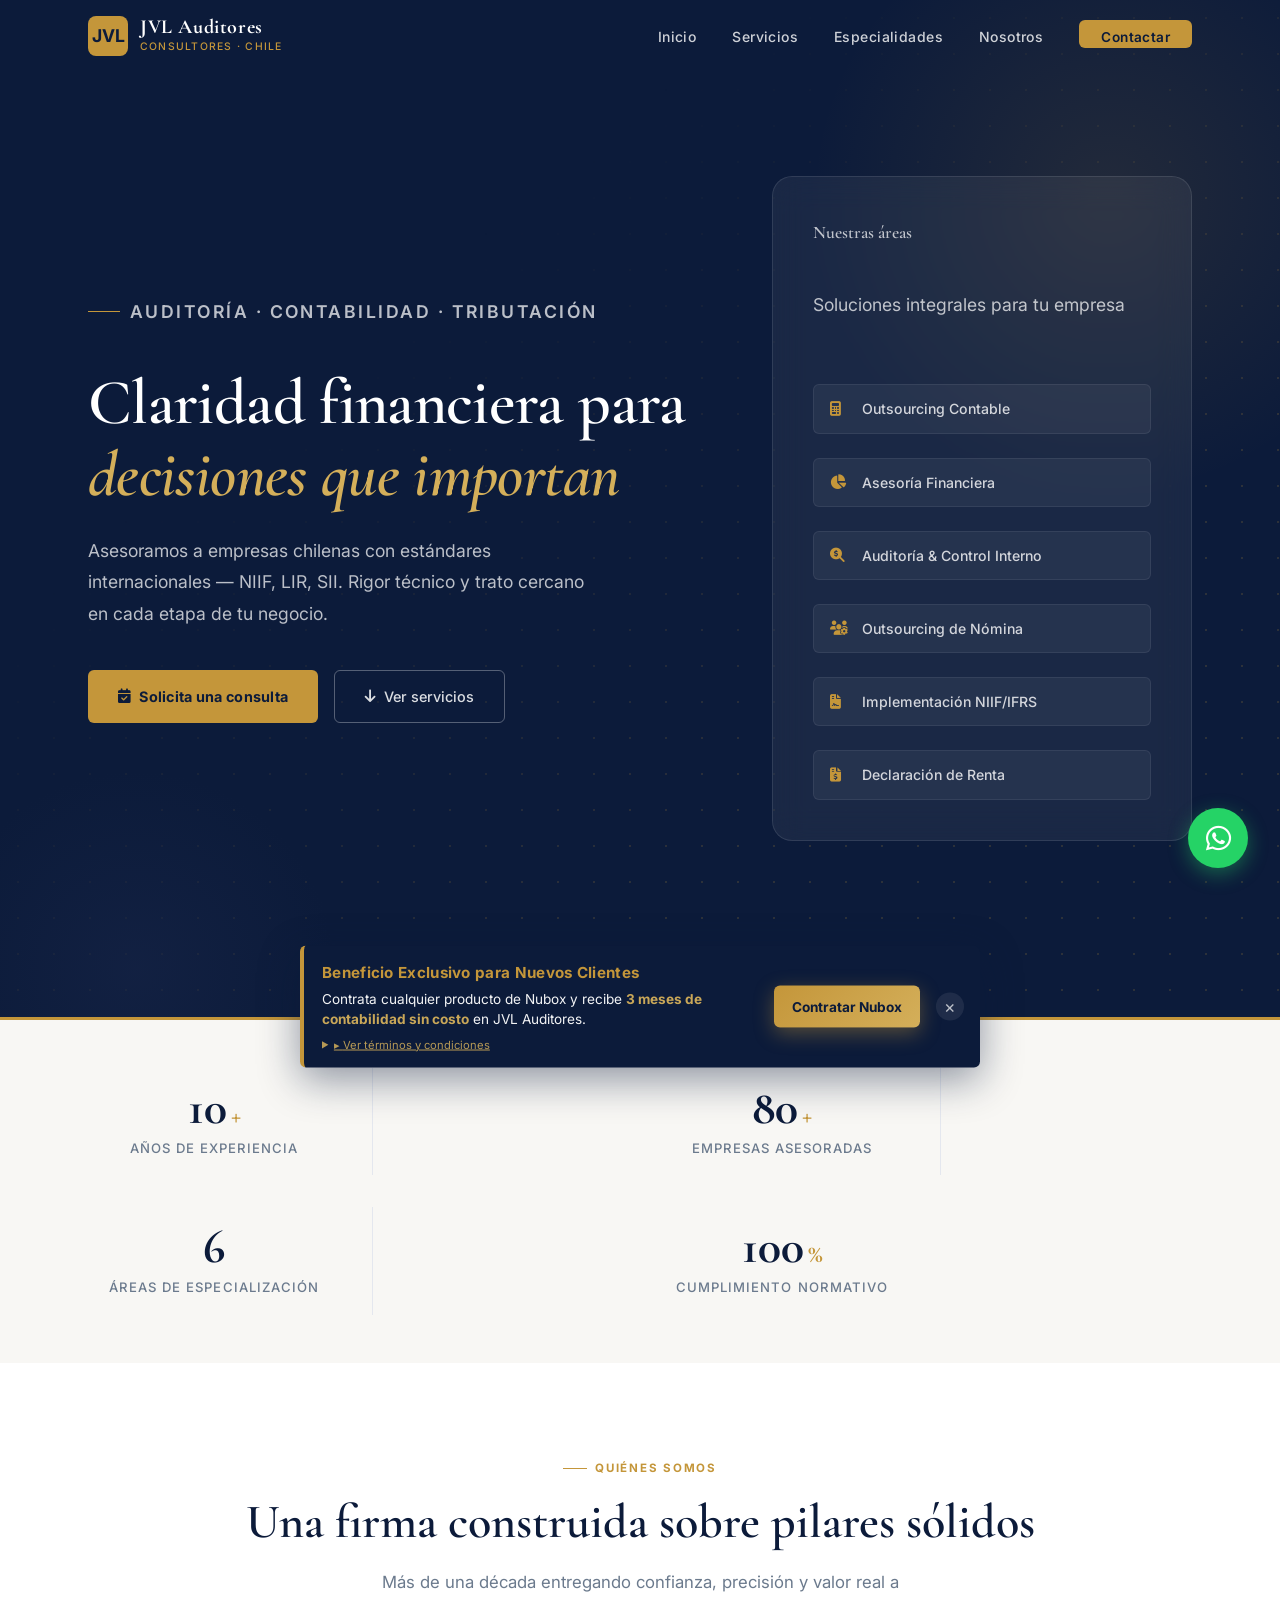
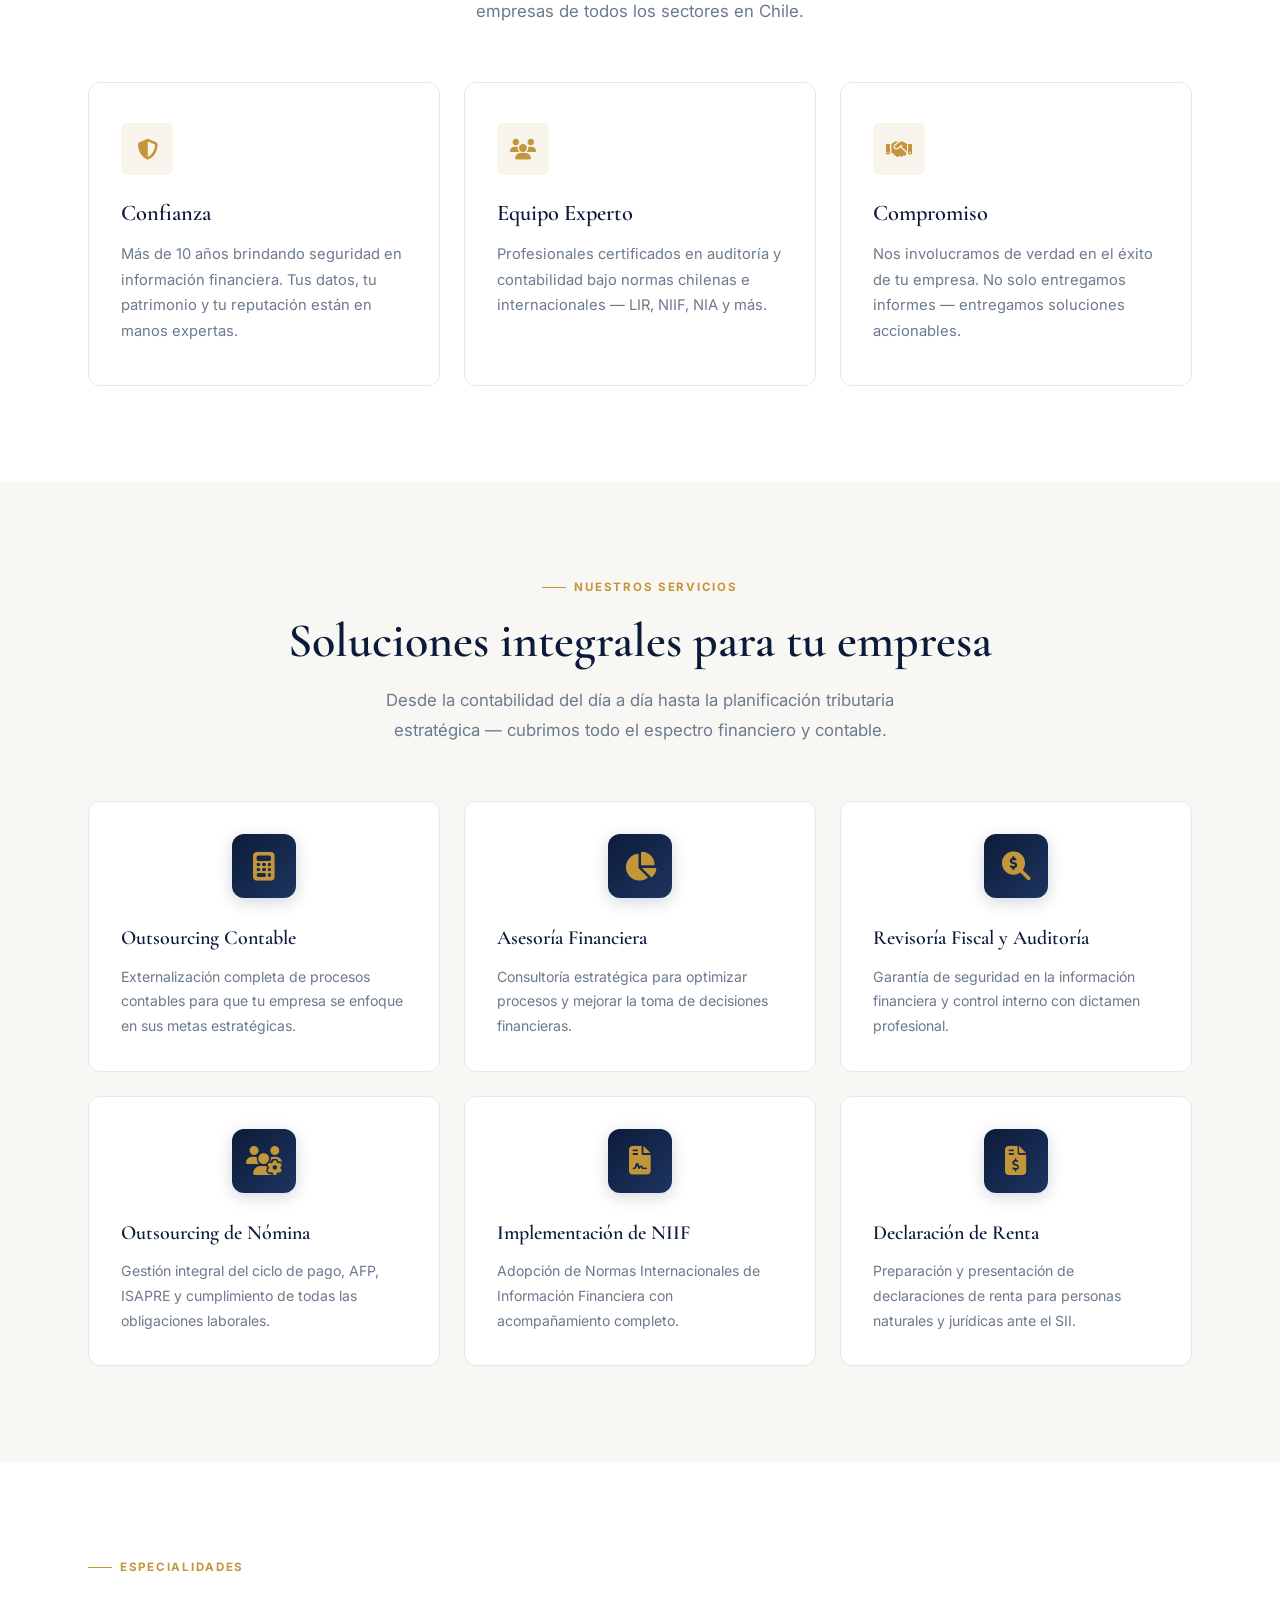
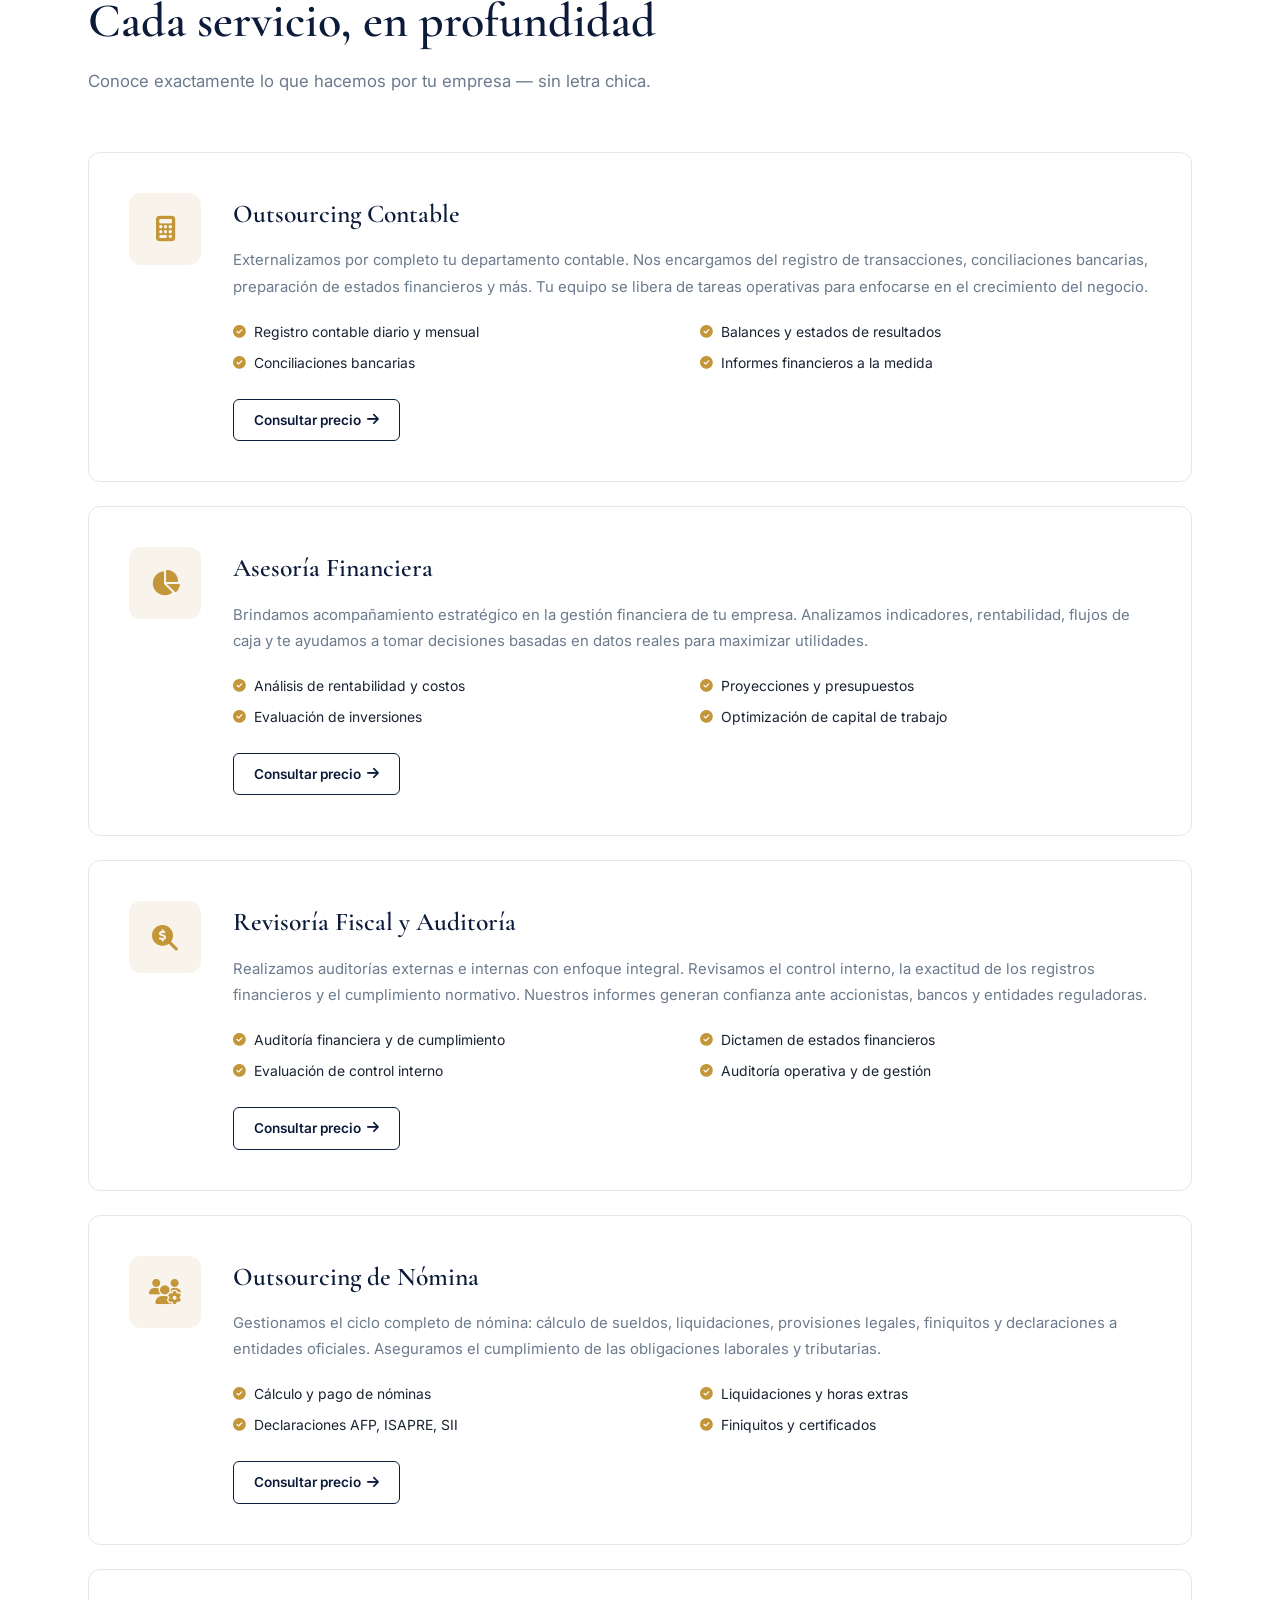
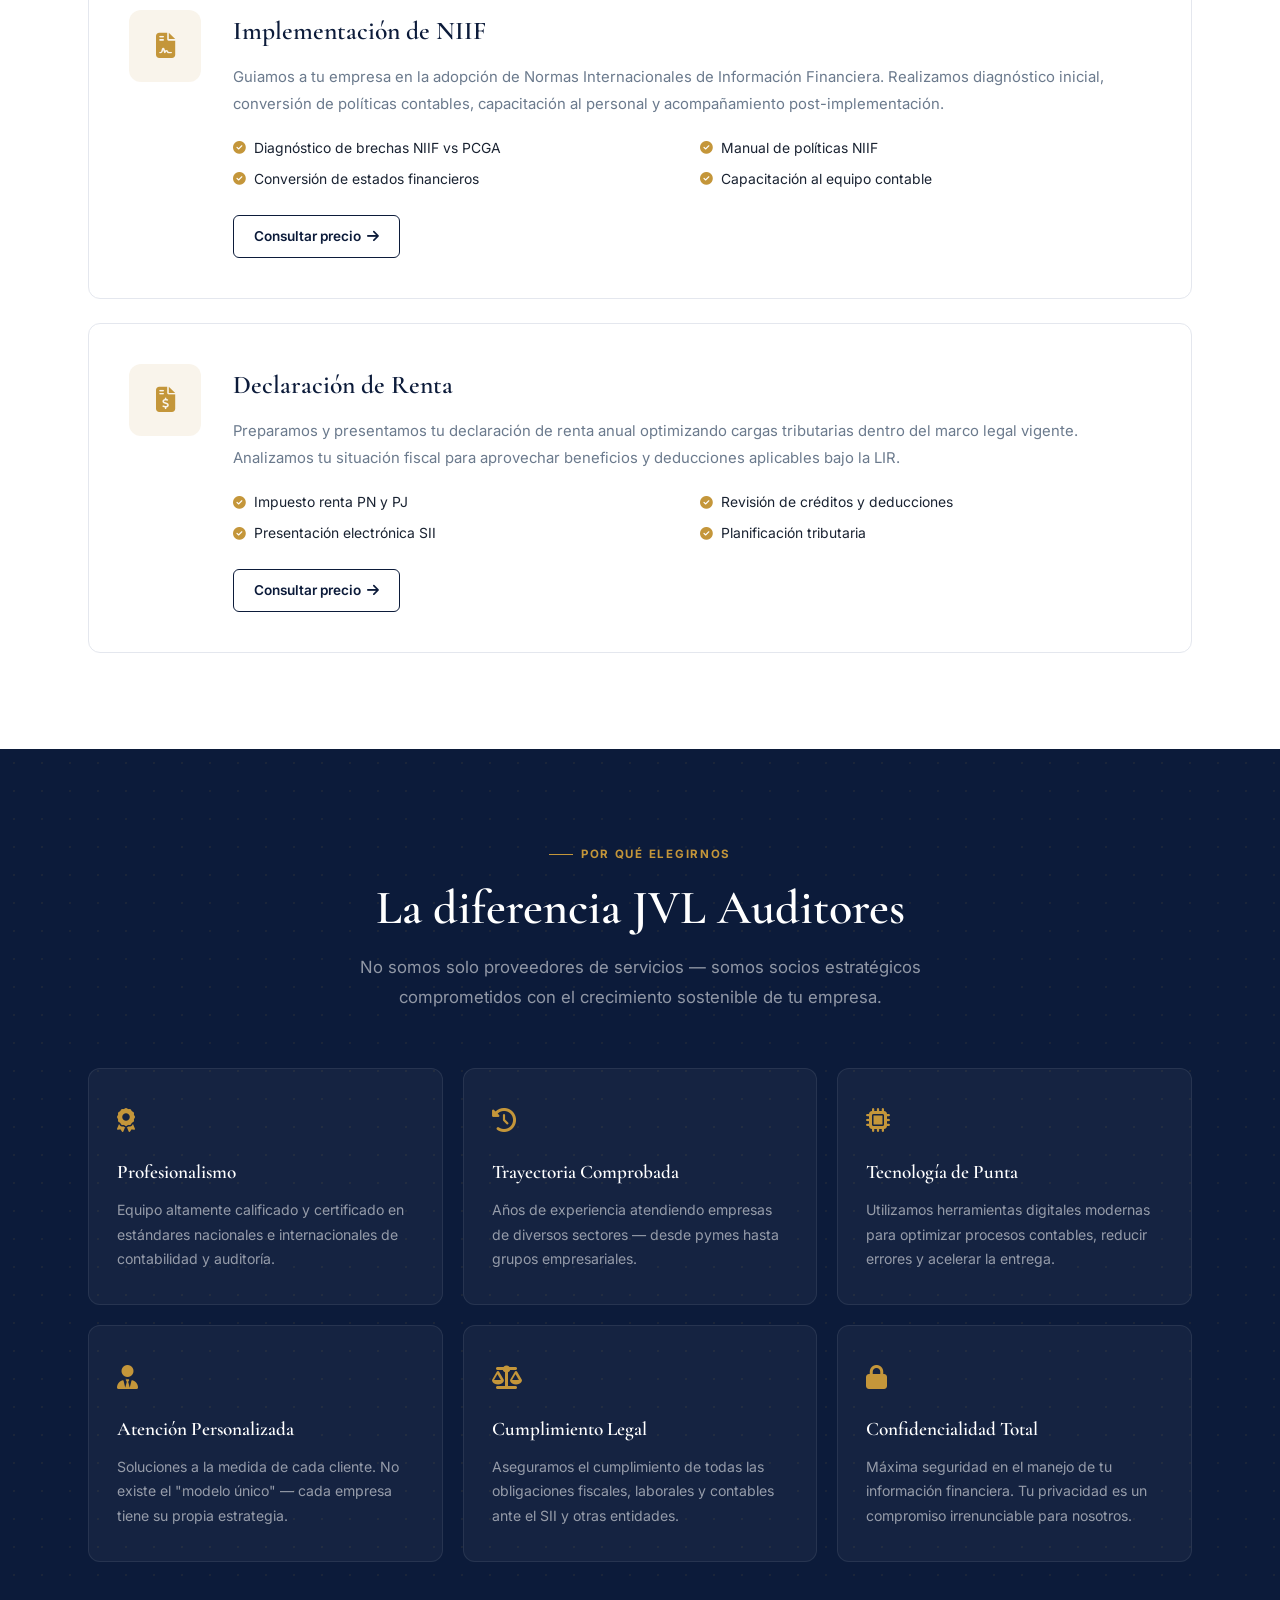
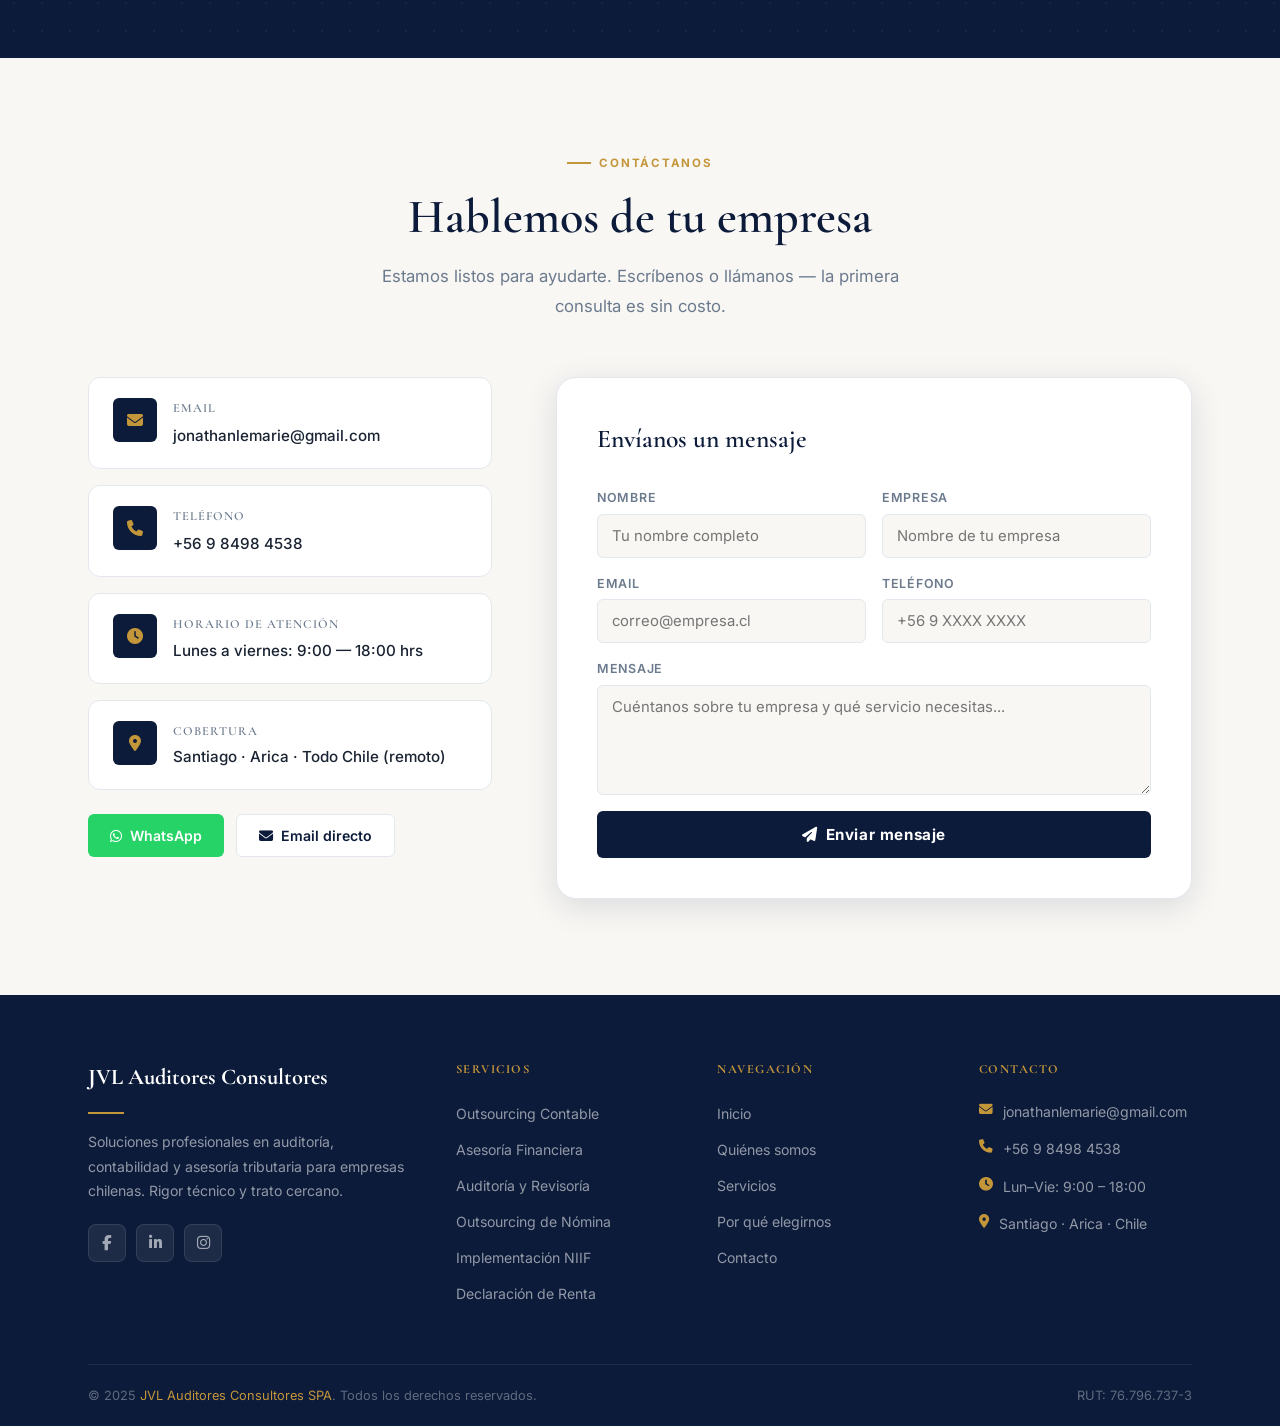
==== index.html @ 65d0e53d "feat: banner flotante Beneficio Exclusivo Nubox (3 meses de contabilidad)" ====
<!DOCTYPE html>
<html lang="es">
<head>
  <meta charset="UTF-8">
  <meta name="viewport" content="width=device-width, initial-scale=1.0">
  <meta http-equiv="Cache-Control" content="no-cache, no-store, must-revalidate">
  <meta http-equiv="Pragma" content="no-cache">
  <meta http-equiv="Expires" content="0">
  <title>JVL Auditores Consultores — Auditoría · Contabilidad · Asesoría Tributaria</title>
  <meta name="description" content="JVL Auditores Consultores SPA — Servicios profesionales de auditoría, contabilidad, nómina y asesoría financiera en Chile.">

  <!-- Open Graph & Social Media -->
  <meta property="og:title" content="JVL Auditores Consultores — Auditoría · Contabilidad · Asesoría Tributaria">
  <meta property="og:description" content="Servicios profesionales de auditoría, contabilidad, nómina y asesoría financiera en Chile. Más de 10 años de experiencia.">
  <meta property="og:type" content="business.business">
  <meta property="og:url" content="https://jvlauditoresconsultores.cl/">
  <meta property="og:image" content="https://jvlauditoresconsultores.cl/og-image.png">
  <meta property="og:site_name" content="JVL Auditores Consultores">

  <!-- Twitter Card -->
  <meta name="twitter:card" content="summary_large_image">
  <meta name="twitter:title" content="JVL Auditores Consultores">
  <meta name="twitter:description" content="Auditoría, contabilidad y asesoría tributaria profesional en Chile">
  <meta name="twitter:image" content="https://jvlauditoresconsultores.cl/og-image.png">

  <!-- Schema.org LocalBusiness -->
  <script type="application/ld+json">
  {
    "@context": "https://schema.org",
    "@type": "LocalBusiness",
    "name": "JVL Auditores Consultores",
    "image": "https://jvlauditoresconsultores.cl/og-image.png",
    "description": "Servicios profesionales de auditoría, contabilidad, nómina y asesoría financiera",
    "address": {
      "@type": "PostalAddress",
      "addressCountry": "CL",
      "addressLocality": "Santiago",
      "addressRegion": "Región Metropolitana"
    },
    "telephone": "+56984984538",
    "email": "jonathanlemarie@gmail.com",
    "url": "https://jvlauditoresconsultores.cl/",
    "sameAs": ["https://www.facebook.com/jvlauditores", "https://www.linkedin.com/company/jvl-auditores"],
    "priceRange": "$$",
    "areaServed": ["CL"],
    "knowsAbout": ["Auditoría", "Contabilidad", "NIIF", "Asesoría Tributaria", "Nómina"]
  }
  </script>

  <!-- Schema.org Organization -->
  <script type="application/ld+json">
  {
    "@context": "https://schema.org",
    "@type": "Organization",
    "name": "JVL Auditores Consultores",
    "url": "https://jvlauditoresconsultores.cl/",
    "logo": "https://jvlauditoresconsultores.cl/logo.png",
    "foundingDate": "2014",
    "contactPoint": {
      "@type": "ContactPoint",
      "contactType": "Customer Service",
      "telephone": "+56984984538",
      "email": "jonathanlemarie@gmail.com"
    },
    "aggregateRating": {
      "@type": "AggregateRating",
      "ratingValue": "4.9",
      "ratingCount": "80",
      "bestRating": "5",
      "worstRating": "1"
    }
  }
  </script>

  <!-- Schema.org FAQPage -->
  <script type="application/ld+json">
  {
    "@context": "https://schema.org",
    "@type": "FAQPage",
    "mainEntity": [
      {
        "@type": "Question",
        "name": "¿Cuánto cuesta un servicio de auditoría?",
        "acceptedAnswer": {
          "@type": "Answer",
          "text": "El costo varía según el tamaño y complejidad de tu empresa. Ofrecemos una consulta gratuita inicial para evaluar tus necesidades específicas. Contacta con nosotros para una cotización personalizada."
        }
      },
      {
        "@type": "Question",
        "name": "¿Qué es NIIF y por qué es importante?",
        "acceptedAnswer": {
          "@type": "Answer",
          "text": "NIIF son las Normas Internacionales de Información Financiera que estandarizan la contabilidad a nivel mundial. Es importante para empresas que operan internacionalmente o que requieren financiamiento externo."
        }
      },
      {
        "@type": "Question",
        "name": "¿Pueden asesorar a empresas pequeñas?",
        "acceptedAnswer": {
          "@type": "Answer",
          "text": "Sí, trabajamos con empresas de todos los tamaños, desde pymes hasta grupos empresariales. Adaptamos nuestros servicios a las necesidades y presupuesto de cada cliente."
        }
      },
      {
        "@type": "Question",
        "name": "¿Cuál es el tiempo de respuesta para consultas?",
        "acceptedAnswer": {
          "@type": "Answer",
          "text": "Respondemos consultas dentro de 24-48 horas hábiles. Para temas urgentes, puedes contactarnos por WhatsApp al +56 9 8498 4538."
        }
      },
      {
        "@type": "Question",
        "name": "¿Ofrecen asesoría remota?",
        "acceptedAnswer": {
          "@type": "Answer",
          "text": "Sí, ofrecemos servicios completamente remotos para clientes en cualquier parte de Chile. Utilizamos tecnología moderna para facilitar la comunicación y el intercambio de documentos."
        }
      }
    ]
  }
  </script>

  <!-- Schema.org BreadcrumbList -->
  <script type="application/ld+json">
  {
    "@context": "https://schema.org",
    "@type": "BreadcrumbList",
    "itemListElement": [
      {
        "@type": "ListItem",
        "position": 1,
        "name": "Inicio",
        "item": "https://jvlauditoresconsultores.cl/#inicio"
      },
      {
        "@type": "ListItem",
        "position": 2,
        "name": "Servicios",
        "item": "https://jvlauditoresconsultores.cl/#servicios"
      },
      {
        "@type": "ListItem",
        "position": 3,
        "name": "Especialidades",
        "item": "https://jvlauditoresconsultores.cl/#servicios-detallados"
      },
      {
        "@type": "ListItem",
        "position": 4,
        "name": "Por Qué Nosotros",
        "item": "https://jvlauditoresconsultores.cl/#por-que"
      },
      {
        "@type": "ListItem",
        "position": 5,
        "name": "Contacto",
        "item": "https://jvlauditoresconsultores.cl/#contacto"
      }
    ]
  }
  </script>

  <!-- PWA & Manifest -->
  <link rel="manifest" href="/manifest.json">
  <meta name="theme-color" content="#0C1B3A">
  <meta name="apple-mobile-web-app-capable" content="yes">
  <meta name="apple-mobile-web-app-status-bar-style" content="black-translucent">
  <link rel="apple-touch-icon" href="/icon-192.png">

  <!-- Fonts - Non-blocking with font-display: optional -->
  <link rel="dns-prefetch" href="https://fonts.googleapis.com">
  <link rel="dns-prefetch" href="https://fonts.gstatic.com">
  <!-- Async load: doesn't block render -->
  <link rel="stylesheet" href="https://fonts.googleapis.com/css2?family=Cormorant+Garamond:ital,wght@0,400;0,600;0,700;1,600&family=Inter:wght@400;500;600;700&display=optional" media="print" onload="this.media='all'">
  <noscript><link rel="stylesheet" href="https://fonts.googleapis.com/css2?family=Cormorant+Garamond:ital,wght@0,400;0,600;0,700;1,600&family=Inter:wght@400;500;600;700&display=optional"></noscript>

  <!-- Icons - DNS Prefetch + Defer Loading -->
  <link rel="dns-prefetch" href="https://cdnjs.cloudflare.com">
  <link rel="preconnect" href="https://cdnjs.cloudflare.com" crossorigin>
  <link rel="stylesheet" href="https://cdnjs.cloudflare.com/ajax/libs/font-awesome/6.4.0/css/all.min.css" media="print" onload="this.media='all'; this.onload=null;">
  <noscript><link rel="stylesheet" href="https://cdnjs.cloudflare.com/ajax/libs/font-awesome/6.4.0/css/all.min.css"></noscript>

  <!-- Critical CSS (Inline para LCP rápido) -->
  <style>
    html { scroll-behavior: smooth; font-size: 16px; }
    body {
      margin: 0;
      padding: 0;
      /* Fallback system fonts: nunca bloqueadas */
      font-family: -apple-system, BlinkMacSystemFont, 'Segoe UI', Roboto, Oxygen, Ubuntu, Cantarell, 'Open Sans', 'Helvetica Neue', sans-serif;
      line-height: 1.65;
    }
    /* Cuando Google Fonts carga, cambia a custom fonts */
    body.fonts-loaded {
      font-family: 'Inter', -apple-system, BlinkMacSystemFont, 'Segoe UI', sans-serif;
    }
    h1, h2, h3, h4, h5, h6 {
      font-family: 'Cormorant Garamond', Georgia, serif;
    }
    body.fonts-loaded h1,
    body.fonts-loaded h2,
    body.fonts-loaded h3 {
      font-family: 'Cormorant Garamond', Georgia, serif;
    }
    * { box-sizing: border-box; }
    .container { max-width: 1160px; margin: 0 auto; padding: 0 28px; }
    .hero { min-height: 100vh; display: flex; align-items: center; background: #0C1B3A; }
  </style>

  <style>
    /* ══════════════════════════════════════════
       TOKENS
    ══════════════════════════════════════════ */
    :root {
      --navy:        #0C1B3A;
      --navy-mid:    #162447;
      --navy-light:  #1E3560;
      --gold:        #C4963A;
      --gold-light:  #D4AF5A;
      --gold-bg:     rgba(196,150,58,0.10);
      --cream:       #F8F7F4;
      --white:       #FFFFFF;
      --text:        #1A2332;
      --muted:       #6B7A8D;
      --border:      #E4E7EE;

      --font-display: 'Cormorant Garamond', Georgia, serif;
      --font-body:    'Inter', system-ui, sans-serif;

      --radius-sm:   6px;
      --radius-md:   12px;
      --radius-lg:   20px;
      --shadow-sm:   0 1px 4px rgba(12,27,58,0.08);
      --shadow-md:   0 8px 32px rgba(12,27,58,0.12);
      --shadow-lg:   0 20px 60px rgba(12,27,58,0.18);
      --transition:  all 0.3s cubic-bezier(0.4,0,0.2,1);
    }

    /* ══════════════════════════════════════════
       RESET
    ══════════════════════════════════════════ */
    *, *::before, *::after { margin:0; padding:0; box-sizing:border-box; }
    html { scroll-behavior:smooth; font-size:16px; }
    body { font-family:var(--font-body); color:var(--text); background:var(--white); line-height:1.65; -webkit-font-smoothing:antialiased; }
    img { max-width:100%; display:block; }
    a { text-decoration:none; color:inherit; }
    ul { list-style:none; }
    button { cursor:pointer; border:none; background:none; font-family:inherit; }

    .container { max-width:1160px; margin:0 auto; padding:0 28px; }

    /* ══════════════════════════════════════════
       ANIMATIONS
    ══════════════════════════════════════════ */
    @keyframes fadeUp {
      from { opacity:0; transform:translateY(28px); }
      to   { opacity:1; transform:translateY(0); }
    }
    @keyframes slideRight {
      from { opacity:0; transform:translateX(-24px); }
      to   { opacity:1; transform:translateX(0); }
    }
    @keyframes goldPulse {
      0%,100% { opacity:0.6; }
      50%      { opacity:1; }
    }
    .reveal { opacity:0; transform:translateY(28px); transition: opacity 0.65s ease, transform 0.65s ease; }
    .reveal.visible { opacity:1; transform:translateY(0); }

    /* ══════════════════════════════════════════
       NAVBAR
    ══════════════════════════════════════════ */
    .navbar {
      position:fixed; top:0; left:0; right:0; z-index:1000;
      transition:var(--transition);
      padding:0;
    }
    .navbar.transparent { background:transparent; }
    .navbar.solid {
      background:rgba(12,27,58,0.97);
      backdrop-filter:blur(12px);
      box-shadow:0 2px 24px rgba(0,0,0,0.18);
    }

    .navbar .container {
      display:flex; justify-content:space-between; align-items:center;
      height:72px;
    }

    .navbar-brand { display:flex; align-items:center; gap:12px; }
    .brand-icon {
      width:40px; height:40px; border-radius:8px;
      background:var(--gold);
      display:flex; align-items:center; justify-content:center;
      color:var(--navy); font-size:1.1rem; font-weight:700;
      flex-shrink:0;
    }
    .brand-text .name {
      font-family:var(--font-display); font-size:1.25rem; font-weight:700;
      color:var(--white); letter-spacing:0.03em; line-height:1.1;
    }
    .brand-text .sub {
      font-size:0.65rem; color:var(--gold); letter-spacing:0.12em;
      text-transform:uppercase; font-weight:500;
    }

    .nav-links { display:flex; gap:2.25rem; align-items:center; }
    .nav-links a {
      font-size:0.875rem; font-weight:500; color:rgba(255,255,255,0.80);
      letter-spacing:0.03em; transition:var(--transition);
      position:relative; padding-bottom:3px;
    }
    .nav-links a::after {
      content:''; position:absolute; bottom:0; left:0; width:0; height:1.5px;
      background:var(--gold); transition:width 0.3s ease;
    }
    .nav-links a:hover { color:var(--white); }
    .nav-links a:hover::after { width:100%; }

    .nav-cta {
      background:var(--gold); color:var(--navy) !important;
      padding:9px 22px; border-radius:var(--radius-sm);
      font-weight:600 !important; font-size:0.85rem !important;
      transition:var(--transition) !important;
    }
    .nav-cta::after { display:none !important; }
    .nav-cta:hover { background:var(--gold-light) !important; transform:translateY(-1px); box-shadow:0 6px 20px rgba(196,150,58,0.35); }

    .menu-toggle {
      display:none; color:var(--white); font-size:1.4rem; padding:4px;
    }

    /* ══════════════════════════════════════════
       HERO
    ══════════════════════════════════════════ */
    .hero {
      min-height:100vh; display:flex; align-items:center;
      background:var(--navy);
      position:relative; overflow:hidden;
    }

    /* Dot grid pattern */
    .hero-pattern {
      position:absolute; inset:0; pointer-events:none;
      background-image:radial-gradient(circle, rgba(196,150,58,0.18) 1px, transparent 1px);
      background-size:36px 36px;
      mask-image:linear-gradient(to bottom right, transparent 30%, black 70%);
    }
    /* Glow orb */
    .hero-orb {
      position:absolute; right:-10%; top:-10%;
      width:600px; height:600px; border-radius:50%;
      background:radial-gradient(circle, rgba(196,150,58,0.12) 0%, transparent 70%);
      pointer-events:none;
    }
    .hero-orb-2 {
      position:absolute; left:-5%; bottom:-15%;
      width:400px; height:400px; border-radius:50%;
      background:radial-gradient(circle, rgba(22,36,71,0.6) 0%, transparent 70%);
      pointer-events:none;
    }

    .hero .container {
      position:relative; z-index:2;
      display:grid; grid-template-columns:1fr 420px; gap:4rem; align-items:center;
      padding-top:80px; padding-bottom:80px;
    }

    .hero-eyebrow {
      display:inline-flex; align-items:center; gap:10px;
      font-size:0.78rem; font-weight:600; color:var(--gold);
      letter-spacing:0.14em; text-transform:uppercase; margin-bottom:1.5rem;
    }
    .hero-eyebrow::before {
      content:''; width:32px; height:1.5px; background:var(--gold);
    }

    .hero h1 {
      font-family:var(--font-display); font-size:clamp(2.8rem,5vw,4.2rem);
      font-weight:600; line-height:1.12; color:var(--white);
      margin-bottom:1.5rem; letter-spacing:-0.01em;
    }
    .hero h1 em { font-style:italic; color:var(--gold-light); }

    .hero p {
      font-size:1.1rem; color:rgba(255,255,255,0.72); line-height:1.8;
      max-width:520px; margin-bottom:2.5rem;
    }

    .hero-actions { display:flex; gap:1rem; flex-wrap:wrap; }

    .btn-primary {
      display:inline-flex; align-items:center; gap:8px;
      background:var(--gold); color:var(--navy);
      padding:14px 30px; border-radius:var(--radius-sm);
      font-weight:700; font-size:0.9rem; letter-spacing:0.02em;
      transition:var(--transition);
    }
    .btn-primary:hover {
      background:var(--gold-light); transform:translateY(-2px);
      box-shadow:0 10px 30px rgba(196,150,58,0.4);
    }
    .btn-ghost {
      display:inline-flex; align-items:center; gap:8px;
      border:1.5px solid rgba(255,255,255,0.30); color:rgba(255,255,255,0.85);
      padding:14px 30px; border-radius:var(--radius-sm);
      font-weight:500; font-size:0.9rem; transition:var(--transition);
    }
    .btn-ghost:hover { border-color:var(--gold); color:var(--gold); }

    /* Hero right: floating card */
    .hero-card {
      background:rgba(255,255,255,0.06);
      backdrop-filter:blur(16px);
      border:1px solid rgba(255,255,255,0.10);
      border-radius:var(--radius-lg);
      padding:2.5rem; display:flex; flex-direction:column; gap:1.5rem;
    }
    .hero-card-title {
      font-family:var(--font-display); font-size:1.3rem; color:var(--white);
      font-weight:600; margin-bottom:0.25rem;
    }
    .hero-card-sub { font-size:0.82rem; color:rgba(255,255,255,0.5); }
    .hero-service-item {
      display:flex; align-items:center; gap:12px;
      padding:12px 16px; border-radius:var(--radius-sm);
      background:rgba(255,255,255,0.05);
      border:1px solid rgba(255,255,255,0.07);
      transition:var(--transition);
      text-decoration:none; cursor:pointer;
    }
    .hero-service-item:hover { background:rgba(196,150,58,0.12); border-color:rgba(196,150,58,0.3); transform:translateX(4px); }
    .hero-service-item i { color:var(--gold); width:20px; font-size:0.9rem; }
    .hero-service-item span { font-size:0.88rem; color:rgba(255,255,255,0.80); font-weight:500; }

    /* ══════════════════════════════════════════
       STATS BAR
    ══════════════════════════════════════════ */
    .stats-bar {
      background:var(--cream); border-top:3px solid var(--gold);
      padding:48px 0;
    }
    .stats-grid {
      display:grid; grid-template-columns:repeat(4,1fr);
      gap:2rem; text-align:center;
    }
    .stat-item { padding:1rem; }
    .stat-number {
      font-family:var(--font-display); font-size:3rem; font-weight:700;
      color:var(--navy); line-height:1;
      display:flex; align-items:baseline; justify-content:center; gap:4px;
    }
    .stat-suffix { font-size:1.6rem; color:var(--gold); }
    .stat-label { font-size:0.82rem; color:var(--muted); margin-top:6px; font-weight:500; text-transform:uppercase; letter-spacing:0.08em; }
    .stat-divider { width:1px; background:var(--border); }

    /* ══════════════════════════════════════════
       SECTIONS COMMON
    ══════════════════════════════════════════ */
    section { padding:96px 0; }
    .eyebrow {
      font-size:0.72rem; font-weight:700; color:var(--gold);
      letter-spacing:0.15em; text-transform:uppercase;
      display:flex; align-items:center; gap:8px; margin-bottom:1rem;
    }
    .eyebrow::before { content:''; width:24px; height:1.5px; background:var(--gold); flex-shrink:0; }
    .section-title {
      font-family:var(--font-display); font-size:clamp(2rem,4vw,3rem);
      font-weight:600; color:var(--navy); line-height:1.2;
      margin-bottom:1rem;
    }
    .section-sub {
      font-size:1.05rem; color:var(--muted); max-width:580px;
      line-height:1.75; margin-bottom:3.5rem;
    }
    .section-header { margin-bottom:3.5rem; }
    .section-header.center { text-align:center; }
    .section-header.center .eyebrow { justify-content:center; }
    .section-header.center .section-sub { margin-left:auto; margin-right:auto; }

    /* ══════════════════════════════════════════
       ABOUT PILARS
    ══════════════════════════════════════════ */
    .pillars { background:var(--white); }
    .pillars-grid { display:grid; grid-template-columns:repeat(3,1fr); gap:1.5rem; }
    .pillar-card {
      padding:2.5rem 2rem;
      border:1px solid var(--border);
      border-radius:var(--radius-md);
      transition:var(--transition);
      position:relative; overflow:hidden;
    }
    .pillar-card::before {
      content:''; position:absolute; top:0; left:0; right:0; height:3px;
      background:var(--gold); transform:scaleX(0); transform-origin:left;
      transition:transform 0.4s ease;
    }
    .pillar-card:hover::before { transform:scaleX(1); }
    .pillar-card:hover { box-shadow:var(--shadow-md); transform:translateY(-4px); border-color:transparent; }
    .pillar-icon {
      width:52px; height:52px; border-radius:var(--radius-sm);
      background:var(--gold-bg); display:flex; align-items:center; justify-content:center;
      color:var(--gold); font-size:1.3rem; margin-bottom:1.25rem;
    }
    .pillar-card h3 { font-family:var(--font-display); font-size:1.4rem; font-weight:600; color:var(--navy); margin-bottom:0.6rem; }
    .pillar-card p { font-size:0.92rem; color:var(--muted); line-height:1.75; }

    /* ══════════════════════════════════════════
       SERVICIOS RESUMEN
    ══════════════════════════════════════════ */
    .servicios { background:var(--cream); }
    .servicios-grid { display:grid; grid-template-columns:repeat(3,1fr); gap:1.5rem; }
    .servicio-card {
      background:var(--white); border-radius:var(--radius-md);
      padding:2rem; transition:var(--transition);
      border:1px solid var(--border); cursor:default;
    }
    .servicio-card:hover { box-shadow:var(--shadow-md); transform:translateY(-5px); border-color:rgba(196,150,58,0.25); }
    .servicio-icon-wrap {
      width:64px; height:64px; border-radius:var(--radius-md);
      background:linear-gradient(135deg, var(--navy), var(--navy-light));
      display:flex; align-items:center; justify-content:center;
      color:var(--gold); font-size:1.8rem; margin:0 auto 1.5rem;
      transition:var(--transition); box-shadow:0 4px 16px rgba(12,27,58,0.18);
    }
    .servicio-card:hover .servicio-icon-wrap {
      background:linear-gradient(135deg, var(--gold), var(--gold-light));
      color:var(--navy);
      transform:scale(1.1) rotateY(5deg);
      box-shadow:0 8px 24px rgba(196,150,58,0.3);
    }
    .servicio-card h3 { font-family:var(--font-display); font-size:1.25rem; font-weight:600; color:var(--navy); margin-bottom:0.6rem; }
    .servicio-card p { font-size:0.88rem; color:var(--muted); line-height:1.75; }

    /* ══════════════════════════════════════════
       SERVICIOS DETALLADOS
    ══════════════════════════════════════════ */
    .servicios-detallados { background:var(--white); }
    .detalle-grid { display:flex; flex-direction:column; gap:1.5rem; }
    .detalle-card {
      display:grid; grid-template-columns:72px 1fr; gap:2rem;
      align-items:start;
      padding:2.5rem; border-radius:var(--radius-md);
      border:1px solid var(--border); transition:var(--transition);
      position:relative; overflow:hidden;
    }
    .detalle-card::after {
      content:''; position:absolute; left:0; top:0; bottom:0; width:3px;
      background:var(--gold); transform:scaleY(0); transform-origin:top;
      transition:transform 0.4s ease;
    }
    .detalle-card:hover::after { transform:scaleY(1); }
    .detalle-card:hover { box-shadow:var(--shadow-md); border-color:rgba(196,150,58,0.20); }
    .detalle-icon {
      width:72px; height:72px; background:var(--gold-bg); border-radius:var(--radius-md);
      display:flex; align-items:center; justify-content:center;
      color:var(--gold); font-size:1.6rem; flex-shrink:0;
    }
    .detalle-content h3 { font-family:var(--font-display); font-size:1.6rem; font-weight:600; color:var(--navy); margin-bottom:0.75rem; }
    .detalle-content p { font-size:0.93rem; color:var(--muted); line-height:1.8; margin-bottom:1.25rem; }
    .detalle-lista { display:grid; grid-template-columns:1fr 1fr; gap:0.5rem 1rem; margin-bottom:1.5rem; }
    .detalle-lista li { display:flex; align-items:center; gap:8px; font-size:0.87rem; color:var(--text); }
    .detalle-lista li i { color:var(--gold); font-size:0.8rem; flex-shrink:0; }
    .btn-detalle {
      display:inline-flex; align-items:center; gap:6px;
      padding:9px 20px; border-radius:var(--radius-sm);
      border:1.5px solid var(--navy); color:var(--navy);
      font-size:0.85rem; font-weight:600; transition:var(--transition);
    }
    .btn-detalle:hover { background:var(--navy); color:var(--white); }

    /* ══════════════════════════════════════════
       POR QUÉ — DARK SECTION
    ══════════════════════════════════════════ */
    .por-que {
      background:var(--navy);
      position:relative; overflow:hidden;
    }
    .por-que-pattern {
      position:absolute; inset:0; pointer-events:none;
      background-image:radial-gradient(circle, rgba(196,150,58,0.08) 1px, transparent 1px);
      background-size:28px 28px;
    }
    .por-que .container { position:relative; z-index:2; }
    .por-que .eyebrow::before { background:var(--gold); }
    .por-que .section-title { color:var(--white); }
    .por-que .section-sub { color:rgba(255,255,255,0.58); }
    .por-que-grid { display:grid; grid-template-columns:repeat(3,1fr); gap:1.25rem; }
    .pq-card {
      padding:2rem 1.75rem;
      border:1px solid rgba(255,255,255,0.08);
      border-radius:var(--radius-md); background:rgba(255,255,255,0.04);
      transition:var(--transition);
    }
    .pq-card:hover { background:rgba(196,150,58,0.10); border-color:rgba(196,150,58,0.30); transform:translateY(-4px); }
    .pq-icon { color:var(--gold); font-size:1.5rem; margin-bottom:1rem; }
    .pq-card h3 { font-family:var(--font-display); font-size:1.2rem; font-weight:600; color:var(--white); margin-bottom:0.6rem; }
    .pq-card p { font-size:0.88rem; color:rgba(255,255,255,0.55); line-height:1.75; }

    /* ══════════════════════════════════════════
       CONTACTO
    ══════════════════════════════════════════ */
    .contacto { background:var(--cream); }
    .contacto-grid { display:grid; grid-template-columns:1fr 1fr; gap:4rem; align-items:start; }

    .contact-info-block { display:flex; flex-direction:column; gap:1rem; }
    .contact-item {
      display:flex; gap:1rem; align-items:flex-start;
      padding:1.25rem 1.5rem; background:var(--white);
      border-radius:var(--radius-md); border:1px solid var(--border);
      transition:var(--transition);
    }
    .contact-item:hover { border-color:rgba(196,150,58,0.3); box-shadow:var(--shadow-sm); }
    .contact-item-icon {
      width:44px; height:44px; border-radius:var(--radius-sm); flex-shrink:0;
      background:var(--navy); display:flex; align-items:center; justify-content:center;
      color:var(--gold); font-size:1rem;
    }
    .contact-item h4 { font-size:0.78rem; font-weight:600; color:var(--muted); text-transform:uppercase; letter-spacing:0.08em; margin-bottom:3px; }
    .contact-item a, .contact-item p { font-size:0.95rem; color:var(--text); font-weight:500; }
    .contact-item a:hover { color:var(--gold); }

    .contact-btns { display:flex; gap:0.75rem; flex-wrap:wrap; margin-top:0.5rem; }
    .btn-wa {
      display:inline-flex; align-items:center; gap:8px;
      background:#25D366; color:var(--white);
      padding:12px 22px; border-radius:var(--radius-sm);
      font-weight:600; font-size:0.88rem; transition:var(--transition);
    }
    .btn-wa:hover { background:#1ebe5c; transform:translateY(-2px); box-shadow:0 8px 20px rgba(37,211,102,0.35); }
    .btn-email {
      display:inline-flex; align-items:center; gap:8px;
      background:var(--white); color:var(--navy);
      padding:12px 22px; border-radius:var(--radius-sm);
      font-weight:600; font-size:0.88rem;
      border:1.5px solid var(--border); transition:var(--transition);
    }
    .btn-email:hover { border-color:var(--navy); transform:translateY(-2px); }

    /* FORM */
    .contact-form {
      background:var(--white); padding:2.5rem; border-radius:var(--radius-lg);
      box-shadow:var(--shadow-md); border:1px solid var(--border);
    }
    .form-title { font-family:var(--font-display); font-size:1.6rem; font-weight:600; color:var(--navy); margin-bottom:1.75rem; }
    .form-row { display:grid; grid-template-columns:1fr 1fr; gap:1rem; }
    .form-field { display:flex; flex-direction:column; gap:5px; margin-bottom:1rem; }
    .form-field label { font-size:0.78rem; font-weight:600; color:var(--muted); text-transform:uppercase; letter-spacing:0.06em; }
    .form-field input, .form-field textarea, .form-field select {
      padding:12px 14px; border:1.5px solid var(--border);
      border-radius:var(--radius-sm); font-family:var(--font-body);
      font-size:0.93rem; color:var(--text); background:var(--cream);
      transition:var(--transition);
    }
    .form-field input:focus, .form-field textarea:focus {
      outline:none; border-color:var(--gold); background:var(--white);
      box-shadow:0 0 0 3px rgba(196,150,58,0.12);
    }
    .form-field textarea { resize:vertical; min-height:110px; }
    .btn-submit {
      width:100%; padding:14px; background:var(--navy); color:var(--white);
      border-radius:var(--radius-sm); font-weight:700; font-size:0.95rem;
      letter-spacing:0.04em; transition:var(--transition); margin-top:0.5rem;
      display:flex; align-items:center; justify-content:center; gap:8px;
    }
    .btn-submit:hover { background:var(--navy-light); transform:translateY(-2px); box-shadow:0 10px 28px rgba(12,27,58,0.25); }

    /* ══════════════════════════════════════════
       FOOTER
    ══════════════════════════════════════════ */
    .footer {
      background:var(--navy); color:rgba(255,255,255,0.75);
      padding:64px 0 0;
    }
    .footer-top {
      display:grid; grid-template-columns:1.5fr 1fr 1fr 1fr; gap:3rem;
      padding-bottom:48px; border-bottom:1px solid rgba(255,255,255,0.08);
    }
    .footer-brand .name {
      font-family:var(--font-display); font-size:1.4rem; font-weight:700;
      color:var(--white); margin-bottom:0.5rem;
    }
    .footer-brand p { font-size:0.88rem; line-height:1.75; margin-top:0.75rem; color:rgba(255,255,255,0.55); }
    .footer-gold-line { width:36px; height:2px; background:var(--gold); margin:1rem 0; }
    .footer-col h4 {
      font-size:0.78rem; font-weight:700; color:var(--gold);
      text-transform:uppercase; letter-spacing:0.12em; margin-bottom:1.25rem;
    }
    .footer-col ul li { margin-bottom:0.6rem; }
    .footer-col ul li a { font-size:0.88rem; color:rgba(255,255,255,0.55); transition:var(--transition); }
    .footer-col ul li a:hover { color:var(--white); padding-left:4px; }
    .footer-contact-item { display:flex; gap:10px; align-items:flex-start; margin-bottom:0.9rem; }
    .footer-contact-item i { color:var(--gold); font-size:0.85rem; margin-top:3px; flex-shrink:0; }
    .footer-contact-item span { font-size:0.88rem; color:rgba(255,255,255,0.55); }

    .social-row { display:flex; gap:10px; margin-top:1rem; }
    .social-btn {
      width:38px; height:38px; border-radius:8px;
      background:rgba(255,255,255,0.07); border:1px solid rgba(255,255,255,0.10);
      display:flex; align-items:center; justify-content:center;
      color:rgba(255,255,255,0.6); font-size:0.95rem; transition:var(--transition);
    }
    .social-btn:hover { background:var(--gold); color:var(--navy); border-color:transparent; transform:translateY(-2px); }

    .footer-bottom {
      padding:20px 0; display:flex; justify-content:space-between; align-items:center;
      font-size:0.8rem; color:rgba(255,255,255,0.35);
    }
    .footer-bottom span { color:var(--gold); }

    /* ══════════════════════════════════════════
       RESPONSIVE
    ══════════════════════════════════════════ */
    @media (max-width:1024px) {
      .hero .container { grid-template-columns:1fr; }
      .hero-card { display:none; }
      .stats-grid { grid-template-columns:repeat(2,1fr); }
      .stat-divider { display:none; }
      .footer-top { grid-template-columns:1fr 1fr; }
    }
    @media (max-width:768px) {
      section { padding:64px 0; }
      .menu-toggle { display:block; }
      .nav-links {
        position:fixed; top:72px; left:0; right:0; bottom:0;
        background:var(--navy); flex-direction:column; gap:0;
        padding:1.5rem; justify-content:flex-start;
        transform:translateX(100%); transition:transform 0.35s ease;
        overflow-y:auto;
      }
      .nav-links.open { transform:translateX(0); }
      .nav-links a { padding:1rem 0; font-size:1.1rem; border-bottom:1px solid rgba(255,255,255,0.06); }
      .nav-cta { margin-top:1rem; text-align:center; padding:14px; border-radius:var(--radius-sm); }
      .pillars-grid, .servicios-grid, .por-que-grid { grid-template-columns:1fr; }
      .detalle-card { grid-template-columns:1fr; }
      .detalle-lista { grid-template-columns:1fr; }
      .contacto-grid { grid-template-columns:1fr; gap:2rem; }
      .form-row { grid-template-columns:1fr; }
      .footer-top { grid-template-columns:1fr; gap:2rem; }
      .footer-bottom { flex-direction:column; gap:8px; text-align:center; }
      .stats-grid { grid-template-columns:1fr 1fr; }
    }
    @media (max-width:480px) {
      .hero h1 { font-size:2.4rem; }
      .stats-grid { grid-template-columns:1fr 1fr; gap:1rem; }
      .stat-number { font-size:2.2rem; }
    }

    /* ══════════════════════════════════════════
       SCROLLBAR
    ══════════════════════════════════════════ */
    ::-webkit-scrollbar { width:6px; }
    ::-webkit-scrollbar-track { background:var(--cream); }
    ::-webkit-scrollbar-thumb { background:var(--gold); border-radius:3px; }

    /* ══════════════════════════════════════════
       TOAST NOTIFICATION
    ══════════════════════════════════════════ */
    .toast {
      position:fixed; bottom:2rem; right:2rem; z-index:9999;
      background:var(--navy); color:var(--white); padding:1rem 1.5rem;
      border-radius:var(--radius-md); border-left:4px solid var(--gold);
      box-shadow:var(--shadow-lg); font-size:0.9rem;
      transform:translateY(100px); opacity:0; transition:all 0.4s ease;
      max-width:320px;
    }
    .toast.show { transform:translateY(0); opacity:1; }

    /* ══════════════════════════════════════════
       WHATSAPP FLOTANTE
    ══════════════════════════════════════════ */
    .whatsapp-flotante {
      position:fixed; bottom:2rem; right:2rem; z-index:998;
      width:60px; height:60px; border-radius:50%;
      background:#25D366; color:white;
      display:flex; align-items:center; justify-content:center;
      font-size:1.8rem; box-shadow:0 6px 20px rgba(37,211,102,0.4);
      transition:var(--transition); text-decoration:none;
      animation:pulseWA 2.5s infinite;
    }
    .whatsapp-flotante:hover {
      background:#1ebe5c; transform:scale(1.15);
      box-shadow:0 10px 30px rgba(37,211,102,0.6);
    }
    @keyframes pulseWA {
      0%, 100% { transform:scale(1); }
      50% { transform:scale(1.08); }
    }
    @media (max-width:768px) {
      .whatsapp-flotante { bottom:1.5rem; right:1.5rem; width:55px; height:55px; font-size:1.6rem; }
    }

    /* ══════════════════════════════════════════
       CTA FLOTANTE: Solicitar Consulta
    ══════════════════════════════════════════ */
    .cta-flotante {
      position:fixed; bottom:5.5rem; right:2rem; z-index:997;
      width:60px; height:60px; border-radius:50%;
      background:linear-gradient(135deg, var(--navy), var(--navy-light));
      color:var(--gold);
      display:flex; align-items:center; justify-content:center;
      font-size:1.6rem; box-shadow:0 6px 20px rgba(12,27,58,0.4);
      transition:var(--transition); text-decoration:none; cursor:pointer;
      opacity:0; transform:translateY(20px); pointer-events:none;
    }
    .cta-flotante.visible {
      opacity:1; transform:translateY(0); pointer-events:auto;
    }
    .cta-flotante:hover {
      background:linear-gradient(135deg, var(--gold), var(--gold-light));
      color:var(--navy); transform:scale(1.15);
      box-shadow:0 10px 30px rgba(196,150,58,0.5);
    }
    .cta-label { display:none; }
    @media (min-width:768px) {
      .cta-flotante { width:auto; padding:12px 16px; border-radius:var(--radius-sm); }
      .cta-label { display:inline; margin-left:8px; font-size:0.9rem; font-weight:600; }
    }
    @media (max-width:767px) {
      .cta-flotante { bottom:4.7rem; }
    }

    /* ══════════════════════════════════════════
       BANNER NUBOX: Beneficio Exclusivo
    ══════════════════════════════════════════ */
    .banner-nubox {
      position:fixed; bottom:1rem; left:50%; transform:translate(-50%,150%);
      z-index:996; width:min(92vw,680px);
      background:var(--navy); color:var(--white);
      border-left:4px solid var(--gold);
      border-radius:var(--radius-sm);
      box-shadow:0 12px 40px rgba(12,27,58,0.45);
      padding:14px 16px 14px 18px;
      display:flex; align-items:center; gap:16px;
      transition:transform 0.5s cubic-bezier(0.4,0,0.2,1);
    }
    .banner-nubox.visible { transform:translate(-50%,0); }
    .banner-nubox .banner-content { flex:1; min-width:0; }
    .banner-nubox .banner-title {
      margin:0 0 4px; font-size:0.95rem; font-weight:700;
      color:var(--gold); letter-spacing:0.02em;
    }
    .banner-nubox .banner-text {
      margin:0; font-size:0.85rem; line-height:1.5; opacity:0.95;
    }
    .banner-nubox .banner-text strong { color:var(--gold-light); }
    .banner-nubox .banner-terms { font-size:0.7rem; opacity:0.85; margin:6px 0 0; cursor:pointer; }
    .banner-nubox .banner-terms summary { color:var(--gold-light); text-decoration:underline; outline:none; }
    .banner-nubox .banner-terms summary::-webkit-details-marker { display:none; }
    .banner-nubox .banner-terms summary::before { content:"▸ "; }
    .banner-nubox .banner-terms[open] summary::before { content:"▾ "; }
    .banner-nubox .banner-terms-list {
      margin:6px 0 0; padding-left:1.1rem; color:rgba(255,255,255,0.85);
      line-height:1.6;
    }
    .banner-nubox .banner-terms-list strong { color:var(--gold-light); }
    .banner-nubox .banner-cta {
      flex-shrink:0; display:inline-block;
      background:linear-gradient(135deg, var(--gold), var(--gold-light));
      color:var(--navy); font-weight:700; font-size:0.85rem;
      padding:10px 18px; border-radius:var(--radius-sm);
      text-decoration:none; white-space:nowrap;
      box-shadow:0 6px 20px rgba(196,150,58,0.4);
      transition:var(--transition);
    }
    .banner-nubox .banner-cta:hover {
      transform:translateY(-2px);
      box-shadow:0 10px 28px rgba(196,150,58,0.55);
    }
    .banner-nubox .banner-close {
      flex-shrink:0; width:28px; height:28px;
      background:rgba(255,255,255,0.08); border:none;
      color:rgba(255,255,255,0.7); border-radius:50%;
      font-size:1.1rem; line-height:1; cursor:pointer;
      transition:var(--transition);
    }
    .banner-nubox .banner-close:hover {
      background:rgba(196,150,58,0.25); color:var(--gold-light);
    }
    @media (max-width:767px) {
      .banner-nubox {
        flex-direction:column; align-items:stretch; gap:10px;
        width:calc(100vw - 2rem); bottom:0.8rem; padding:14px;
      }
      .banner-nubox .banner-cta { text-align:center; }
      body.banner-activo .cta-flotante { bottom:10.5rem; }
    }
    body.banner-activo .cta-flotante { bottom:7.5rem; }
    body.banner-activo .whatsapp-flotante { bottom:2rem; }
  </style>
</head>
<body>

  <!-- ═══════════ NAVBAR ═══════════ -->
  <nav class="navbar transparent" id="navbar">
    <div class="container">
      <a href="#inicio" class="navbar-brand">
        <div class="brand-icon">JVL</div>
        <div class="brand-text">
          <div class="name">JVL Auditores</div>
          <div class="sub">Consultores · Chile</div>
        </div>
      </a>
      <ul class="nav-links" id="navLinks">
        <li><a href="#inicio">Inicio</a></li>
        <li><a href="#servicios">Servicios</a></li>
        <li><a href="#servicios-detallados">Especialidades</a></li>
        <li><a href="#por-que">Nosotros</a></li>
        <li><a href="#contacto" class="nav-cta">Contactar</a></li>
      </ul>
      <button class="menu-toggle" id="menuToggle" aria-label="Menú">
        <i class="fas fa-bars"></i>
      </button>
    </div>
  </nav>

  <!-- ═══════════ HERO ═══════════ -->
  <section id="inicio" class="hero">
    <div class="hero-pattern"></div>
    <div class="hero-orb"></div>
    <div class="hero-orb-2"></div>
    <div class="container">
      <div class="hero-left">
        <p class="hero-eyebrow">Auditoría · Contabilidad · Tributación</p>
        <h1>Claridad financiera para <em>decisiones que importan</em></h1>
        <p>Asesoramos a empresas chilenas con estándares internacionales — NIIF, LIR, SII. Rigor técnico y trato cercano en cada etapa de tu negocio.</p>
        <div class="hero-actions">
          <a href="#contacto" class="btn-primary"><i class="fas fa-calendar-check"></i> Solicita una consulta</a>
          <a href="#servicios" class="btn-ghost"><i class="fas fa-arrow-down"></i> Ver servicios</a>
        </div>
      </div>
      <div class="hero-card">
        <div>
          <p class="hero-card-title">Nuestras áreas</p>
          <p class="hero-card-sub">Soluciones integrales para tu empresa</p>
        </div>
        <a href="#servicios-detallados" class="hero-service-item">
          <i class="fas fa-calculator"></i>
          <span>Outsourcing Contable</span>
        </a>
        <a href="#servicios-detallados" class="hero-service-item">
          <i class="fas fa-chart-pie"></i>
          <span>Asesoría Financiera</span>
        </a>
        <a href="#servicios-detallados" class="hero-service-item">
          <i class="fas fa-search-dollar"></i>
          <span>Auditoría & Control Interno</span>
        </a>
        <a href="#servicios-detallados" class="hero-service-item">
          <i class="fas fa-users-cog"></i>
          <span>Outsourcing de Nómina</span>
        </a>
        <a href="#servicios-detallados" class="hero-service-item">
          <i class="fas fa-file-contract"></i>
          <span>Implementación NIIF/IFRS</span>
        </a>
        <a href="#servicios-detallados" class="hero-service-item">
          <i class="fas fa-file-invoice-dollar"></i>
          <span>Declaración de Renta</span>
        </a>
      </div>
    </div>
  </section>

  <!-- ═══════════ STATS ═══════════ -->
  <div class="stats-bar">
    <div class="container">
      <div class="stats-grid">
        <div class="stat-item reveal">
          <div class="stat-number"><span class="counter" data-target="10">0</span><span class="stat-suffix">+</span></div>
          <div class="stat-label">Años de experiencia</div>
        </div>
        <div class="stat-divider"></div>
        <div class="stat-item reveal">
          <div class="stat-number"><span class="counter" data-target="80">0</span><span class="stat-suffix">+</span></div>
          <div class="stat-label">Empresas asesoradas</div>
        </div>
        <div class="stat-divider"></div>
        <div class="stat-item reveal">
          <div class="stat-number"><span class="counter" data-target="6">0</span></div>
          <div class="stat-label">Áreas de especialización</div>
        </div>
        <div class="stat-divider"></div>
        <div class="stat-item reveal">
          <div class="stat-number"><span class="counter" data-target="100">0</span><span class="stat-suffix">%</span></div>
          <div class="stat-label">Cumplimiento normativo</div>
        </div>
      </div>
    </div>
  </div>

  <!-- ═══════════ PILARES ═══════════ -->
  <section class="pillars" id="nosotros">
    <div class="container">
      <div class="section-header center">
        <p class="eyebrow">Quiénes somos</p>
        <h2 class="section-title">Una firma construida sobre pilares sólidos</h2>
        <p class="section-sub">Más de una década entregando confianza, precisión y valor real a empresas de todos los sectores en Chile.</p>
      </div>
      <div class="pillars-grid">
        <div class="pillar-card reveal">
          <div class="pillar-icon"><i class="fas fa-shield-alt"></i></div>
          <h3>Confianza</h3>
          <p>Más de 10 años brindando seguridad en información financiera. Tus datos, tu patrimonio y tu reputación están en manos expertas.</p>
        </div>
        <div class="pillar-card reveal">
          <div class="pillar-icon"><i class="fas fa-users"></i></div>
          <h3>Equipo Experto</h3>
          <p>Profesionales certificados en auditoría y contabilidad bajo normas chilenas e internacionales — LIR, NIIF, NIA y más.</p>
        </div>
        <div class="pillar-card reveal">
          <div class="pillar-icon"><i class="fas fa-handshake"></i></div>
          <h3>Compromiso</h3>
          <p>Nos involucramos de verdad en el éxito de tu empresa. No solo entregamos informes — entregamos soluciones accionables.</p>
        </div>
      </div>
    </div>
  </section>

  <!-- ═══════════ SERVICIOS RESUMEN ═══════════ -->
  <section id="servicios" class="servicios">
    <div class="container">
      <div class="section-header center">
        <p class="eyebrow">Nuestros servicios</p>
        <h2 class="section-title">Soluciones integrales para tu empresa</h2>
        <p class="section-sub">Desde la contabilidad del día a día hasta la planificación tributaria estratégica — cubrimos todo el espectro financiero y contable.</p>
      </div>
      <div class="servicios-grid">
        <div class="servicio-card reveal">
          <div class="servicio-icon-wrap"><i class="fas fa-calculator"></i></div>
          <h3>Outsourcing Contable</h3>
          <p>Externalización completa de procesos contables para que tu empresa se enfoque en sus metas estratégicas.</p>
        </div>
        <div class="servicio-card reveal">
          <div class="servicio-icon-wrap"><i class="fas fa-chart-pie"></i></div>
          <h3>Asesoría Financiera</h3>
          <p>Consultoría estratégica para optimizar procesos y mejorar la toma de decisiones financieras.</p>
        </div>
        <div class="servicio-card reveal">
          <div class="servicio-icon-wrap"><i class="fas fa-search-dollar"></i></div>
          <h3>Revisoría Fiscal y Auditoría</h3>
          <p>Garantía de seguridad en la información financiera y control interno con dictamen profesional.</p>
        </div>
        <div class="servicio-card reveal">
          <div class="servicio-icon-wrap"><i class="fas fa-users-cog"></i></div>
          <h3>Outsourcing de Nómina</h3>
          <p>Gestión integral del ciclo de pago, AFP, ISAPRE y cumplimiento de todas las obligaciones laborales.</p>
        </div>
        <div class="servicio-card reveal">
          <div class="servicio-icon-wrap"><i class="fas fa-file-contract"></i></div>
          <h3>Implementación de NIIF</h3>
          <p>Adopción de Normas Internacionales de Información Financiera con acompañamiento completo.</p>
        </div>
        <div class="servicio-card reveal">
          <div class="servicio-icon-wrap"><i class="fas fa-file-invoice-dollar"></i></div>
          <h3>Declaración de Renta</h3>
          <p>Preparación y presentación de declaraciones de renta para personas naturales y jurídicas ante el SII.</p>
        </div>
      </div>
    </div>
  </section>

  <!-- ═══════════ SERVICIOS DETALLADOS ═══════════ -->
  <section id="servicios-detallados" class="servicios-detallados">
    <div class="container">
      <div class="section-header">
        <p class="eyebrow">Especialidades</p>
        <h2 class="section-title">Cada servicio, en profundidad</h2>
        <p class="section-sub">Conoce exactamente lo que hacemos por tu empresa — sin letra chica.</p>
      </div>
      <div class="detalle-grid">

        <div class="detalle-card reveal">
          <div class="detalle-icon"><i class="fas fa-calculator"></i></div>
          <div class="detalle-content">
            <h3>Outsourcing Contable</h3>
            <p>Externalizamos por completo tu departamento contable. Nos encargamos del registro de transacciones, conciliaciones bancarias, preparación de estados financieros y más. Tu equipo se libera de tareas operativas para enfocarse en el crecimiento del negocio.</p>
            <ul class="detalle-lista">
              <li><i class="fas fa-check-circle"></i> Registro contable diario y mensual</li>
              <li><i class="fas fa-check-circle"></i> Balances y estados de resultados</li>
              <li><i class="fas fa-check-circle"></i> Conciliaciones bancarias</li>
              <li><i class="fas fa-check-circle"></i> Informes financieros a la medida</li>
            </ul>
            <a href="#contacto" class="btn-detalle">Consultar precio <i class="fas fa-arrow-right"></i></a>
          </div>
        </div>

        <div class="detalle-card reveal">
          <div class="detalle-icon"><i class="fas fa-chart-pie"></i></div>
          <div class="detalle-content">
            <h3>Asesoría Financiera</h3>
            <p>Brindamos acompañamiento estratégico en la gestión financiera de tu empresa. Analizamos indicadores, rentabilidad, flujos de caja y te ayudamos a tomar decisiones basadas en datos reales para maximizar utilidades.</p>
            <ul class="detalle-lista">
              <li><i class="fas fa-check-circle"></i> Análisis de rentabilidad y costos</li>
              <li><i class="fas fa-check-circle"></i> Proyecciones y presupuestos</li>
              <li><i class="fas fa-check-circle"></i> Evaluación de inversiones</li>
              <li><i class="fas fa-check-circle"></i> Optimización de capital de trabajo</li>
            </ul>
            <a href="#contacto" class="btn-detalle">Consultar precio <i class="fas fa-arrow-right"></i></a>
          </div>
        </div>

        <div class="detalle-card reveal">
          <div class="detalle-icon"><i class="fas fa-search-dollar"></i></div>
          <div class="detalle-content">
            <h3>Revisoría Fiscal y Auditoría</h3>
            <p>Realizamos auditorías externas e internas con enfoque integral. Revisamos el control interno, la exactitud de los registros financieros y el cumplimiento normativo. Nuestros informes generan confianza ante accionistas, bancos y entidades reguladoras.</p>
            <ul class="detalle-lista">
              <li><i class="fas fa-check-circle"></i> Auditoría financiera y de cumplimiento</li>
              <li><i class="fas fa-check-circle"></i> Dictamen de estados financieros</li>
              <li><i class="fas fa-check-circle"></i> Evaluación de control interno</li>
              <li><i class="fas fa-check-circle"></i> Auditoría operativa y de gestión</li>
            </ul>
            <a href="#contacto" class="btn-detalle">Consultar precio <i class="fas fa-arrow-right"></i></a>
          </div>
        </div>

        <div class="detalle-card reveal">
          <div class="detalle-icon"><i class="fas fa-users-cog"></i></div>
          <div class="detalle-content">
            <h3>Outsourcing de Nómina</h3>
            <p>Gestionamos el ciclo completo de nómina: cálculo de sueldos, liquidaciones, provisiones legales, finiquitos y declaraciones a entidades oficiales. Aseguramos el cumplimiento de las obligaciones laborales y tributarias.</p>
            <ul class="detalle-lista">
              <li><i class="fas fa-check-circle"></i> Cálculo y pago de nóminas</li>
              <li><i class="fas fa-check-circle"></i> Liquidaciones y horas extras</li>
              <li><i class="fas fa-check-circle"></i> Declaraciones AFP, ISAPRE, SII</li>
              <li><i class="fas fa-check-circle"></i> Finiquitos y certificados</li>
            </ul>
            <a href="#contacto" class="btn-detalle">Consultar precio <i class="fas fa-arrow-right"></i></a>
          </div>
        </div>

        <div class="detalle-card reveal">
          <div class="detalle-icon"><i class="fas fa-file-contract"></i></div>
          <div class="detalle-content">
            <h3>Implementación de NIIF</h3>
            <p>Guiamos a tu empresa en la adopción de Normas Internacionales de Información Financiera. Realizamos diagnóstico inicial, conversión de políticas contables, capacitación al personal y acompañamiento post-implementación.</p>
            <ul class="detalle-lista">
              <li><i class="fas fa-check-circle"></i> Diagnóstico de brechas NIIF vs PCGA</li>
              <li><i class="fas fa-check-circle"></i> Manual de políticas NIIF</li>
              <li><i class="fas fa-check-circle"></i> Conversión de estados financieros</li>
              <li><i class="fas fa-check-circle"></i> Capacitación al equipo contable</li>
            </ul>
            <a href="#contacto" class="btn-detalle">Consultar precio <i class="fas fa-arrow-right"></i></a>
          </div>
        </div>

        <div class="detalle-card reveal">
          <div class="detalle-icon"><i class="fas fa-file-invoice-dollar"></i></div>
          <div class="detalle-content">
            <h3>Declaración de Renta</h3>
            <p>Preparamos y presentamos tu declaración de renta anual optimizando cargas tributarias dentro del marco legal vigente. Analizamos tu situación fiscal para aprovechar beneficios y deducciones aplicables bajo la LIR.</p>
            <ul class="detalle-lista">
              <li><i class="fas fa-check-circle"></i> Impuesto renta PN y PJ</li>
              <li><i class="fas fa-check-circle"></i> Revisión de créditos y deducciones</li>
              <li><i class="fas fa-check-circle"></i> Presentación electrónica SII</li>
              <li><i class="fas fa-check-circle"></i> Planificación tributaria</li>
            </ul>
            <a href="#contacto" class="btn-detalle">Consultar precio <i class="fas fa-arrow-right"></i></a>
          </div>
        </div>

      </div>
    </div>
  </section>

  <!-- ═══════════ POR QUÉ ═══════════ -->
  <section id="por-que" class="por-que">
    <div class="por-que-pattern"></div>
    <div class="container">
      <div class="section-header center">
        <p class="eyebrow">Por qué elegirnos</p>
        <h2 class="section-title">La diferencia JVL Auditores</h2>
        <p class="section-sub" style="color:rgba(255,255,255,0.55);">No somos solo proveedores de servicios — somos socios estratégicos comprometidos con el crecimiento sostenible de tu empresa.</p>
      </div>
      <div class="por-que-grid">
        <div class="pq-card reveal">
          <div class="pq-icon"><i class="fas fa-award"></i></div>
          <h3>Profesionalismo</h3>
          <p>Equipo altamente calificado y certificado en estándares nacionales e internacionales de contabilidad y auditoría.</p>
        </div>
        <div class="pq-card reveal">
          <div class="pq-icon"><i class="fas fa-history"></i></div>
          <h3>Trayectoria Comprobada</h3>
          <p>Años de experiencia atendiendo empresas de diversos sectores — desde pymes hasta grupos empresariales.</p>
        </div>
        <div class="pq-card reveal">
          <div class="pq-icon"><i class="fas fa-microchip"></i></div>
          <h3>Tecnología de Punta</h3>
          <p>Utilizamos herramientas digitales modernas para optimizar procesos contables, reducir errores y acelerar la entrega.</p>
        </div>
        <div class="pq-card reveal">
          <div class="pq-icon"><i class="fas fa-user-tie"></i></div>
          <h3>Atención Personalizada</h3>
          <p>Soluciones a la medida de cada cliente. No existe el "modelo único" — cada empresa tiene su propia estrategia.</p>
        </div>
        <div class="pq-card reveal">
          <div class="pq-icon"><i class="fas fa-balance-scale"></i></div>
          <h3>Cumplimiento Legal</h3>
          <p>Aseguramos el cumplimiento de todas las obligaciones fiscales, laborales y contables ante el SII y otras entidades.</p>
        </div>
        <div class="pq-card reveal">
          <div class="pq-icon"><i class="fas fa-lock"></i></div>
          <h3>Confidencialidad Total</h3>
          <p>Máxima seguridad en el manejo de tu información financiera. Tu privacidad es un compromiso irrenunciable para nosotros.</p>
        </div>
      </div>
    </div>
  </section>

  <!-- ═══════════ CONTACTO ═══════════ -->
  <section id="contacto" class="contacto">
    <div class="container">
      <div class="section-header center">
        <p class="eyebrow">Contáctanos</p>
        <h2 class="section-title">Hablemos de tu empresa</h2>
        <p class="section-sub">Estamos listos para ayudarte. Escríbenos o llámanos — la primera consulta es sin costo.</p>
      </div>
      <div class="contacto-grid">
        <div class="contact-info-block reveal">
          <div class="contact-item">
            <div class="contact-item-icon"><i class="fas fa-envelope"></i></div>
            <div>
              <h4>Email</h4>
              <a href="mailto:jonathanlemarie@gmail.com">jonathanlemarie@gmail.com</a>
            </div>
          </div>
          <div class="contact-item">
            <div class="contact-item-icon"><i class="fas fa-phone"></i></div>
            <div>
              <h4>Teléfono</h4>
              <a href="tel:+56984984538">+56 9 8498 4538</a>
            </div>
          </div>
          <div class="contact-item">
            <div class="contact-item-icon"><i class="fas fa-clock"></i></div>
            <div>
              <h4>Horario de atención</h4>
              <p>Lunes a viernes: 9:00 — 18:00 hrs</p>
            </div>
          </div>
          <div class="contact-item">
            <div class="contact-item-icon"><i class="fas fa-map-marker-alt"></i></div>
            <div>
              <h4>Cobertura</h4>
              <p>Santiago · Arica · Todo Chile (remoto)</p>
            </div>
          </div>
          <div class="contact-btns">
            <button class="btn-wa" id="whatsappBtn">
              <i class="fab fa-whatsapp"></i> WhatsApp
            </button>
            <button class="btn-email" id="emailBtn">
              <i class="fas fa-envelope"></i> Email directo
            </button>
          </div>
        </div>

        <div class="contact-form reveal" id="contactForm-wrap">
          <p class="form-title">Envíanos un mensaje</p>
          <form id="contactForm">
            <div class="form-row">
              <div class="form-field">
                <label>Nombre</label>
                <input type="text" id="nombre" placeholder="Tu nombre completo" required>
              </div>
              <div class="form-field">
                <label>Empresa</label>
                <input type="text" id="empresa" placeholder="Nombre de tu empresa">
              </div>
            </div>
            <div class="form-row">
              <div class="form-field">
                <label>Email</label>
                <input type="email" id="email" placeholder="correo@empresa.cl" required>
              </div>
              <div class="form-field">
                <label>Teléfono</label>
                <input type="tel" id="telefono" placeholder="+56 9 XXXX XXXX">
              </div>
            </div>
            <div class="form-field">
              <label>Mensaje</label>
              <textarea id="mensaje" rows="4" placeholder="Cuéntanos sobre tu empresa y qué servicio necesitas..." required></textarea>
            </div>
            <button type="submit" class="btn-submit">
              <i class="fas fa-paper-plane"></i> Enviar mensaje
            </button>
          </form>
        </div>
      </div>
    </div>
  </section>

  <!-- ═══════════ FOOTER ═══════════ -->
  <footer class="footer">
    <div class="container">
      <div class="footer-top">
        <div class="footer-brand">
          <div class="name">JVL Auditores Consultores</div>
          <div class="footer-gold-line"></div>
          <p>Soluciones profesionales en auditoría, contabilidad y asesoría tributaria para empresas chilenas. Rigor técnico y trato cercano.</p>
          <div class="social-row" style="margin-top:1.25rem;">
            <a href="#" class="social-btn" aria-label="Facebook"><i class="fab fa-facebook-f"></i></a>
            <a href="#" class="social-btn" aria-label="LinkedIn"><i class="fab fa-linkedin-in"></i></a>
            <a href="#" class="social-btn" aria-label="Instagram"><i class="fab fa-instagram"></i></a>
          </div>
        </div>
        <div class="footer-col">
          <h4>Servicios</h4>
          <ul>
            <li><a href="#servicios">Outsourcing Contable</a></li>
            <li><a href="#servicios">Asesoría Financiera</a></li>
            <li><a href="#servicios">Auditoría y Revisoría</a></li>
            <li><a href="#servicios">Outsourcing de Nómina</a></li>
            <li><a href="#servicios">Implementación NIIF</a></li>
            <li><a href="#servicios">Declaración de Renta</a></li>
          </ul>
        </div>
        <div class="footer-col">
          <h4>Navegación</h4>
          <ul>
            <li><a href="#inicio">Inicio</a></li>
            <li><a href="#nosotros">Quiénes somos</a></li>
            <li><a href="#servicios">Servicios</a></li>
            <li><a href="#por-que">Por qué elegirnos</a></li>
            <li><a href="#contacto">Contacto</a></li>
          </ul>
        </div>
        <div class="footer-col">
          <h4>Contacto</h4>
          <div class="footer-contact-item">
            <i class="fas fa-envelope"></i>
            <span>jonathanlemarie@gmail.com</span>
          </div>
          <div class="footer-contact-item">
            <i class="fas fa-phone"></i>
            <span>+56 9 8498 4538</span>
          </div>
          <div class="footer-contact-item">
            <i class="fas fa-clock"></i>
            <span>Lun–Vie: 9:00 – 18:00</span>
          </div>
          <div class="footer-contact-item">
            <i class="fas fa-map-marker-alt"></i>
            <span>Santiago · Arica · Chile</span>
          </div>
        </div>
      </div>
      <div class="footer-bottom">
        <p>© 2025 <span>JVL Auditores Consultores SPA</span>. Todos los derechos reservados.</p>
        <p>RUT: 76.796.737-3</p>
      </div>
    </div>
  </footer>

  <!-- Toast -->
  <div class="toast" id="toast">
    <i class="fas fa-check-circle" style="color:var(--gold);margin-right:8px;"></i>
    ¡Mensaje enviado! Te contactaremos pronto.
  </div>

  <!-- WhatsApp Flotante -->
  <a href="https://wa.me/56984984538?text=Hola%20JVL%20Auditores%2C%20me%20gustar%C3%ADa%20consultar%20sobre%20sus%20servicios"
     target="_blank"
     rel="noopener noreferrer"
     class="whatsapp-flotante"
     title="Chatea con nosotros en WhatsApp">
    <i class="fab fa-whatsapp"></i>
  </a>

  <!-- CTA Flotante: Solicitar Consulta -->
  <a href="#contacto"
     class="cta-flotante"
     title="Solicitar Consulta">
    <i class="fas fa-calendar-check"></i>
    <span class="cta-label">Solicitar Consulta</span>
  </a>

  <!-- Banner Nubox: Beneficio Exclusivo -->
  <div class="banner-nubox" id="bannerNubox" role="dialog" aria-label="Beneficio exclusivo Nubox">
    <div class="banner-content">
      <p class="banner-title">Beneficio Exclusivo para Nuevos Clientes</p>
      <p class="banner-text">Contrata cualquier producto de Nubox y recibe <strong>3 meses de contabilidad sin costo</strong> en JVL Auditores.</p>
      <details class="banner-terms">
        <summary>Ver términos y condiciones</summary>
        <ol class="banner-terms-list">
          <li>Promoción válida solo para nuevas contrataciones de clientes que <strong>no</strong> tengan una suscripción activa previa en Nubox.</li>
          <li>Sujeto a la contratación de cualquier producto de Nubox.</li>
          <li>El beneficio se gestiona internamente por JVL Auditores Consultores con el proveedor.</li>
        </ol>
      </details>
    </div>
    <a href="https://wa.me/56984984538?text=Hola%2C%20me%20gustar%C3%ADa%20contratar%20Nubox%20y%20aprovechar%20el%20beneficio%20de%203%20meses%20de%20contabilidad%20gratuita%20en%20JVL%20Auditores."
       target="_blank"
       rel="noopener noreferrer"
       class="banner-cta">Contratar Nubox</a>
    <button type="button" class="banner-close" aria-label="Cerrar banner">×</button>
  </div>

  <script>
    // ═══ BREAK DEPENDENCY CHAIN ═══
    // Cargar recursos no-critical después del render
    if (window.requestIdleCallback) {
      requestIdleCallback(() => {
        // FontAwesome async (ya en media=print, solo cambiar media)
        const faLink = document.querySelector('link[href*="font-awesome"]');
        if (faLink && faLink.media === 'print') {
          faLink.media = 'all';
        }

        // Monitor Google Fonts con FontFaceObserver (si está disponible)
        // o fallback a timeout
        if (window.FontFaceObserver) {
          const font = new FontFaceObserver('Inter');
          font.load().then(() => {
            document.body.classList.add('fonts-loaded');
          });
        } else {
          // Fallback: asumir que fonts cargaron después de 2s
          setTimeout(() => {
            document.body.classList.add('fonts-loaded');
          }, 2000);
        }
      }, { timeout: 3000 });
    } else {
      window.addEventListener('load', () => {
        const faLink = document.querySelector('link[href*="font-awesome"]');
        if (faLink && faLink.media === 'print') {
          faLink.media = 'all';
        }

        // Fonts loaded class después de load
        setTimeout(() => {
          document.body.classList.add('fonts-loaded');
        }, 1000);
      });
    }
  </script>

  <script>
    /* ── Navbar scroll (Optimized - RAF + Toggle) ── */
    const navbar = document.getElementById('navbar');
    let ticking = false;

    function updateNavbar() {
      const isSolid = window.scrollY > 60;
      const shouldBeSolid = navbar.classList.contains('solid');

      // Solo cambiar si es necesario (evitar forced reflow)
      if (isSolid && !shouldBeSolid) {
        navbar.classList.remove('transparent');
        navbar.classList.add('solid');
      } else if (!isSolid && shouldBeSolid) {
        navbar.classList.remove('solid');
        navbar.classList.add('transparent');
      }
      ticking = false;
    }

    window.addEventListener('scroll', () => {
      if (!ticking) {
        window.requestAnimationFrame(updateNavbar);
        ticking = true;
      }
    }, { passive: true });

    /* ── Mobile menu ── */
    const menuToggle = document.getElementById('menuToggle');
    const navLinks = document.getElementById('navLinks');
    menuToggle.addEventListener('click', () => {
      navLinks.classList.toggle('open');
      menuToggle.innerHTML = navLinks.classList.contains('open')
        ? '<i class="fas fa-times"></i>' : '<i class="fas fa-bars"></i>';
    });
    navLinks.querySelectorAll('a').forEach(a => a.addEventListener('click', () => {
      navLinks.classList.remove('open');
      menuToggle.innerHTML = '<i class="fas fa-bars"></i>';
    }));

    /* ── Reveal on scroll ── */
    const revealEls = document.querySelectorAll('.reveal');
    const revealObs = new IntersectionObserver(entries => {
      entries.forEach((e, i) => {
        if (e.isIntersecting) {
          setTimeout(() => e.target.classList.add('visible'), i * 60);
          revealObs.unobserve(e.target);
        }
      });
    }, { threshold: 0.12, rootMargin:'0px 0px -40px 0px' });
    revealEls.forEach(el => revealObs.observe(el));

    /* ── Counter animation (RAF optimized) ── */
    const counters = document.querySelectorAll('.counter');
    const counterObs = new IntersectionObserver(entries => {
      entries.forEach(entry => {
        if (entry.isIntersecting) {
          const el = entry.target;
          const target = +el.dataset.target;
          const duration = 1400;
          let current = 0;
          const startTime = performance.now();

          function animateCounter(currentTime) {
            const elapsed = currentTime - startTime;
            const progress = Math.min(elapsed / duration, 1);
            current = Math.ceil(progress * target);
            el.textContent = current;

            if (progress < 1) {
              requestAnimationFrame(animateCounter);
            } else {
              el.textContent = target;
            }
          }

          requestAnimationFrame(animateCounter);
          counterObs.unobserve(el);
        }
      });
    }, { threshold: 0.5 });
    counters.forEach(c => counterObs.observe(c));

    /* ── Contact form ── */
    document.getElementById('contactForm').addEventListener('submit', function(e) {
      e.preventDefault();
      const btn = this.querySelector('.btn-submit');
      btn.innerHTML = '<i class="fas fa-spinner fa-spin"></i> Enviando...';
      btn.disabled = true;
      setTimeout(() => {
        btn.innerHTML = '<i class="fas fa-paper-plane"></i> Enviar mensaje';
        btn.disabled = false;
        this.reset();
        const toast = document.getElementById('toast');
        toast.classList.add('show');
        setTimeout(() => toast.classList.remove('show'), 4000);
      }, 1600);
    });

    /* ── WhatsApp & Email ── */
    document.getElementById('whatsappBtn').addEventListener('click', (e) => {
      e.preventDefault();
      const phone = '56984984538';
      const message = 'Hola, me gustaría consultar sobre los servicios de JVL Auditores Consultores.';
      const waLink = `https://wa.me/${phone}?text=${encodeURIComponent(message)}`;
      window.open(waLink, '_blank');
    });
    document.getElementById('emailBtn').addEventListener('click', () => {
      window.location.href = 'mailto:jonathanlemarie@gmail.com?subject=Consulta%20sobre%20servicios%20JVL%20Auditores&body=Hola%2C%20me%20gustar%C3%ADa%20consultar%20sobre%20sus%20servicios.';
    });

    /* ── CTA Flotante: Mostrar después de scrollear 30% ── */
    const ctaFlotante = document.querySelector('.cta-flotante');
    const showCTAAtScroll = () => {
      const scrollPercent = (window.scrollY / (document.documentElement.scrollHeight - window.innerHeight)) * 100;
      if (scrollPercent > 30) {
        if (!ctaFlotante.classList.contains('visible')) {
          ctaFlotante.classList.add('visible');
        }
      } else {
        ctaFlotante.classList.remove('visible');
      }
    };
    window.addEventListener('scroll', showCTAAtScroll, { passive: true });
    showCTAAtScroll();

    /* ── Banner Nubox: Beneficio Exclusivo ── */
    const bannerNubox = document.getElementById('bannerNubox');
    const BANNER_COOKIE = 'nubox_banner_dismissed';
    let atContact = false;

    const bannerClosedThisSession = () => document.cookie.split(';').some(c => c.trim().startsWith(BANNER_COOKIE + '='));

    const showBanner = () => {
      if (atContact || bannerClosedThisSession()) return;
      bannerNubox.classList.add('visible');
      document.body.classList.add('banner-activo');
    };
    const hideBanner = () => {
      bannerNubox.classList.remove('visible');
      document.body.classList.remove('banner-activo');
    };
    const dismissBanner = () => {
      document.cookie = `${BANNER_COOKIE}=1; max-age=86400; path=/`;
      hideBanner();
    };

    bannerNubox.querySelector('.banner-close').addEventListener('click', dismissBanner);

    const showBannerAfterScroll = () => {
      const scrollPercent = (window.scrollY / (document.documentElement.scrollHeight - window.innerHeight)) * 100;
      if (scrollPercent > 40) {
        showBanner();
        window.removeEventListener('scroll', showBannerAfterScroll);
      }
    };
    window.addEventListener('scroll', showBannerAfterScroll, { passive: true });

    setTimeout(showBanner, 15000);

    const contactSection = document.getElementById('contacto');
    if (contactSection && 'IntersectionObserver' in window) {
      const bannerContactObs = new IntersectionObserver(entries => {
        entries.forEach(e => {
          if (e.isIntersecting) {
            atContact = true;
            hideBanner();
            window.removeEventListener('scroll', showBannerAfterScroll);
          }
        });
      }, { threshold: 0, rootMargin: '0px 0px -50% 0px' });
      bannerContactObs.observe(contactSection);
    }

    setTimeout(() => { if (bannerNubox.classList.contains('visible')) hideBanner(); }, 30000);
  </script>
</body>
</html>
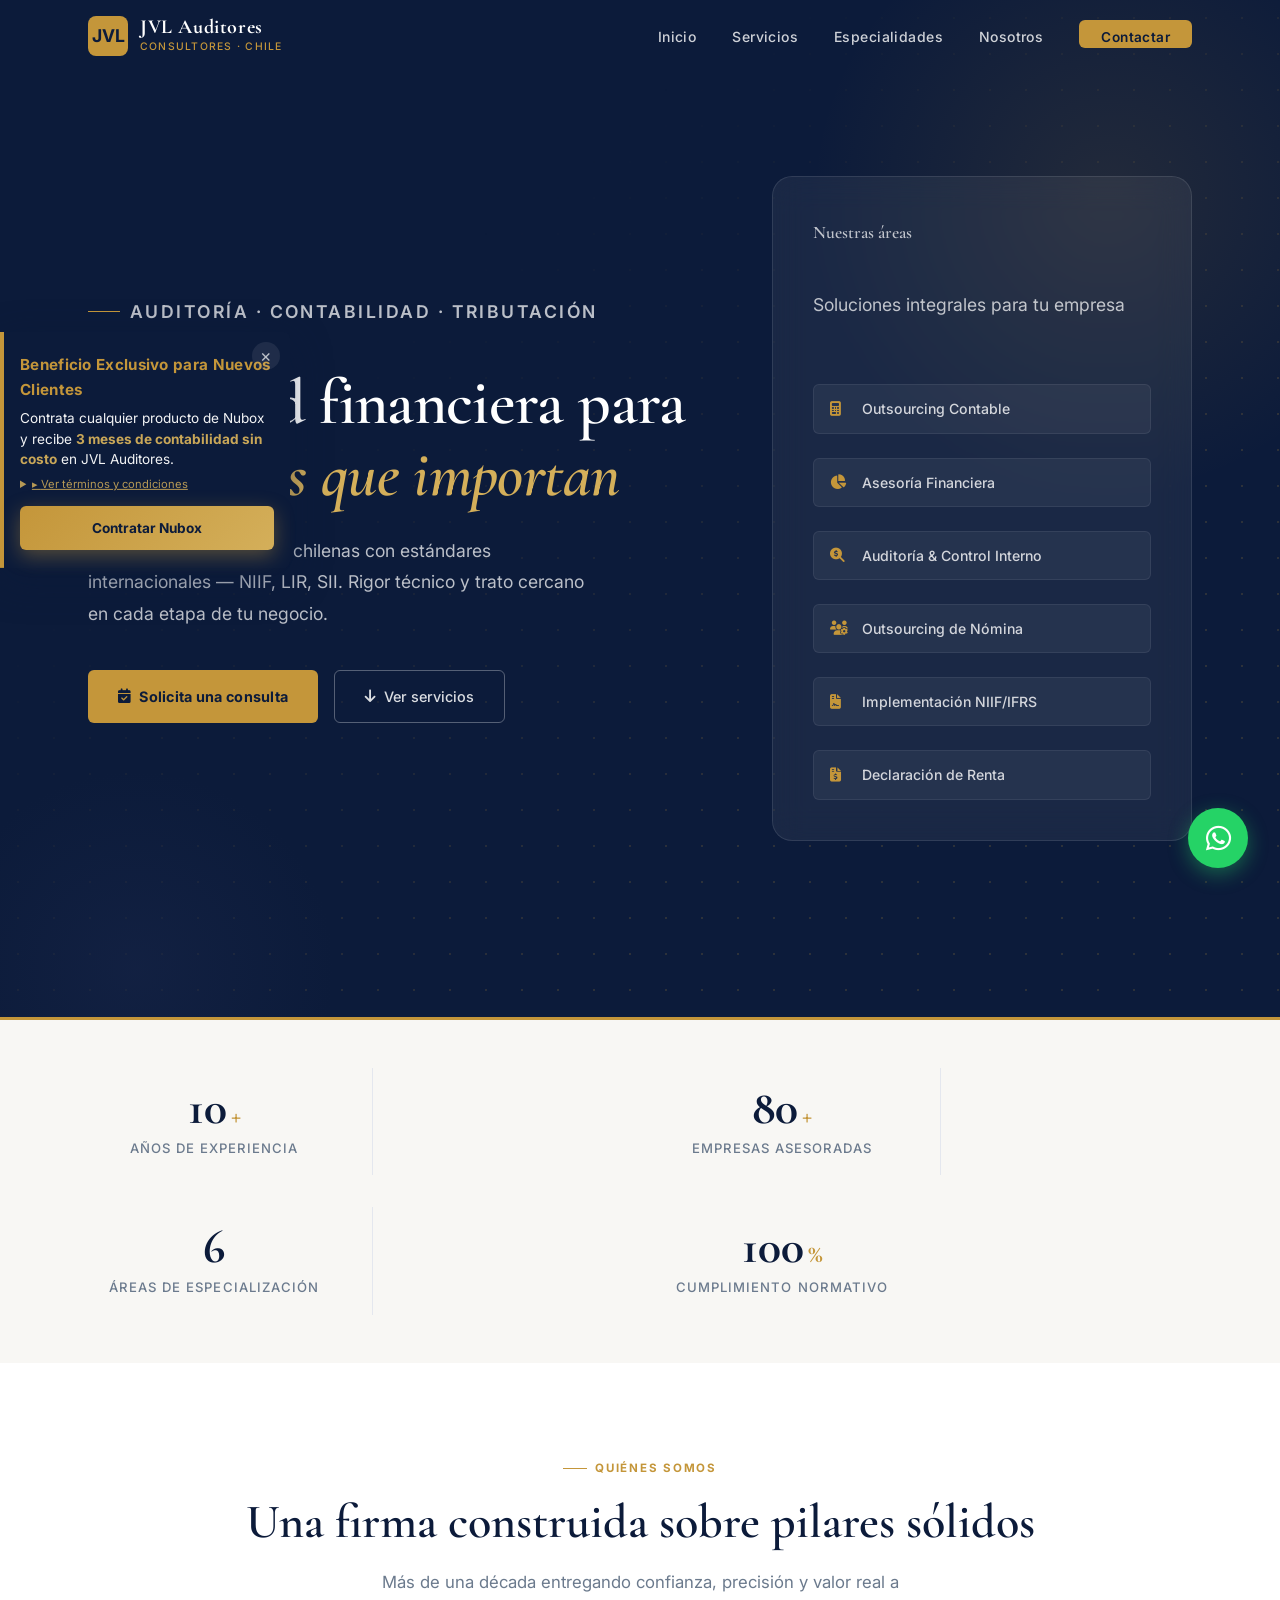
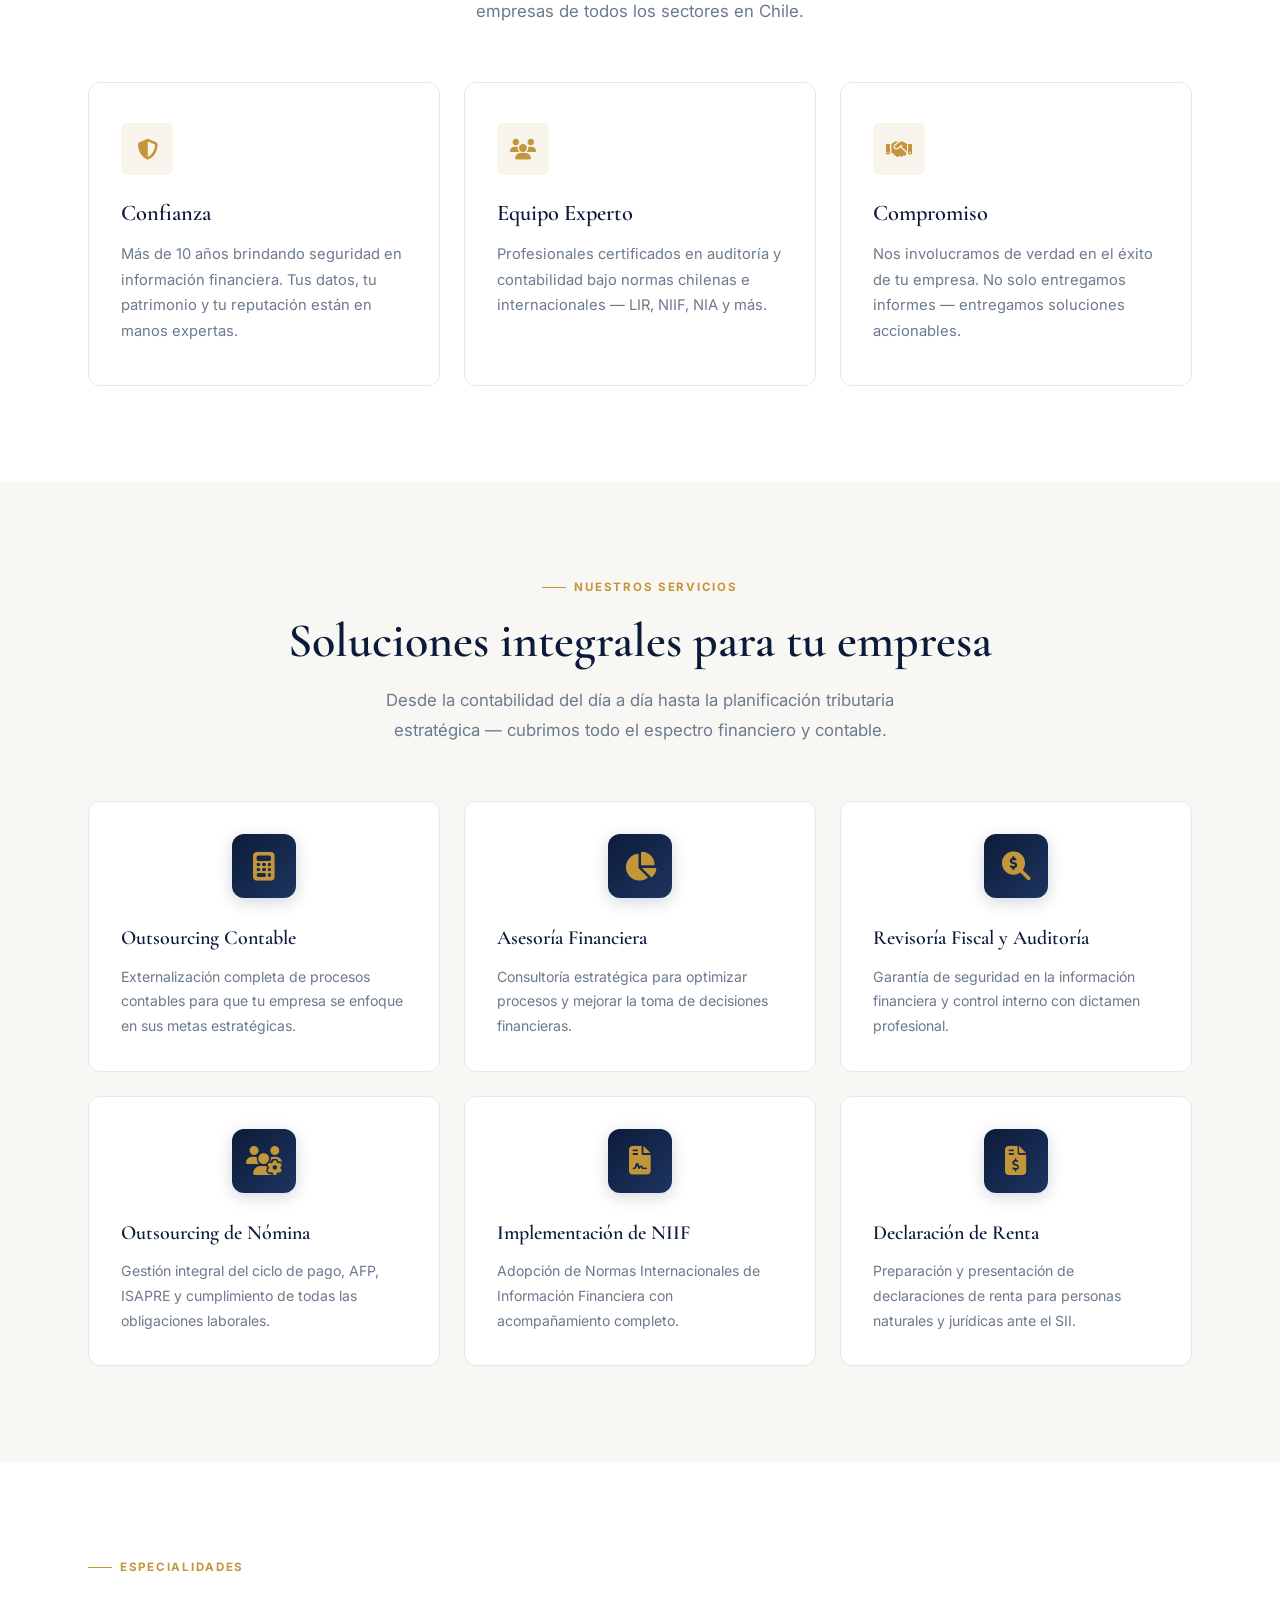
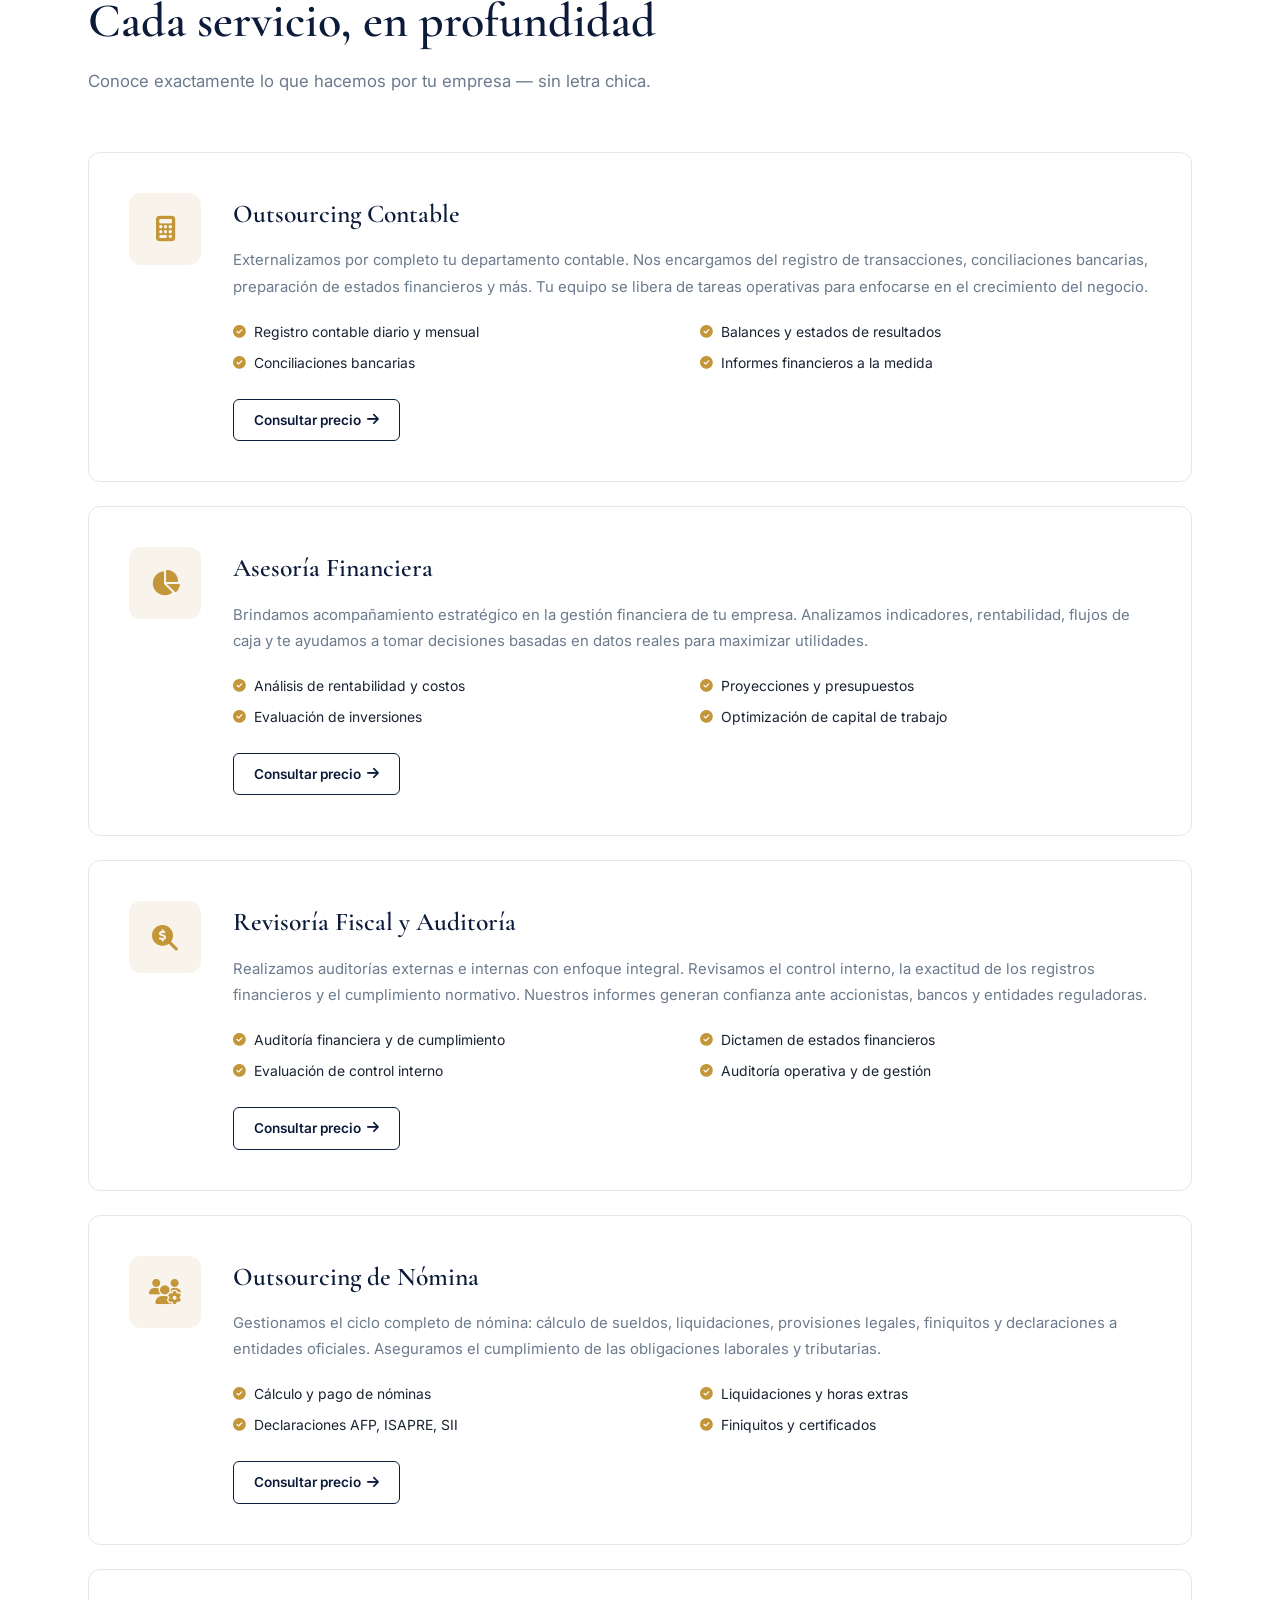
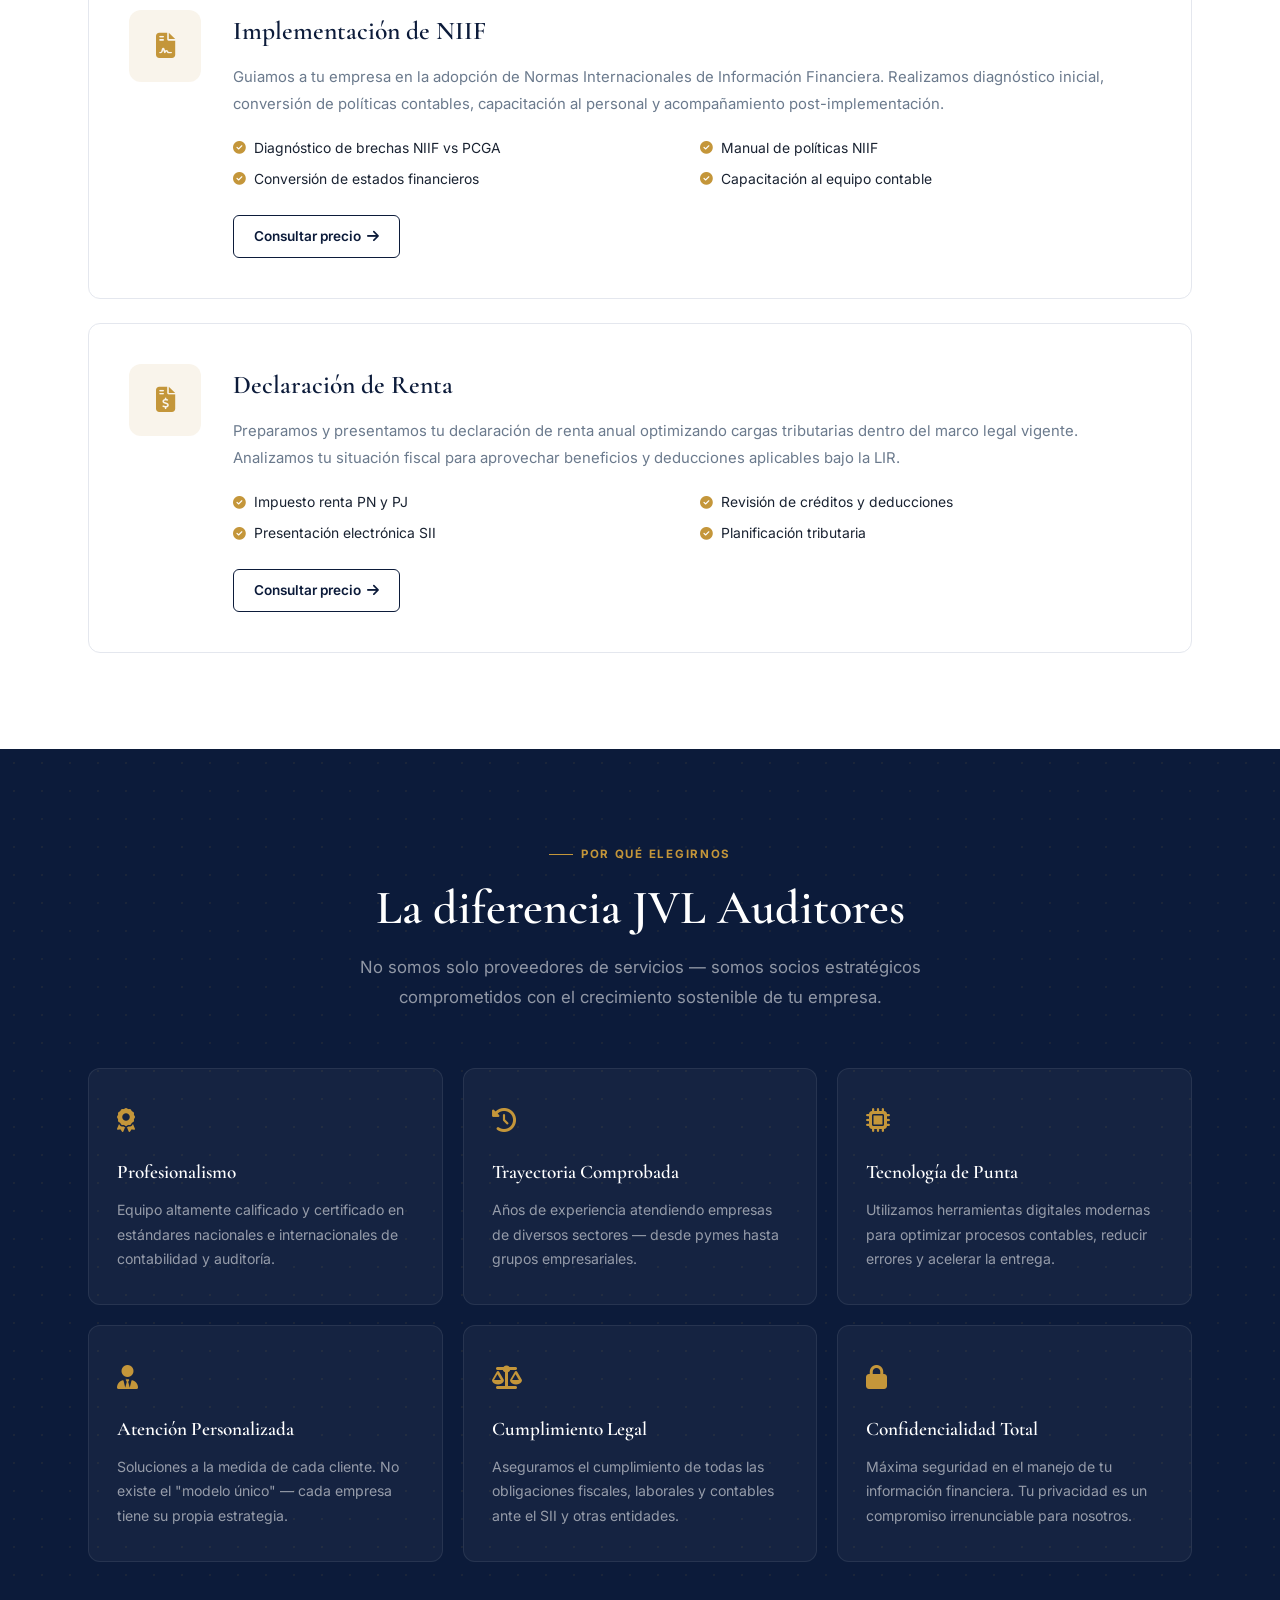
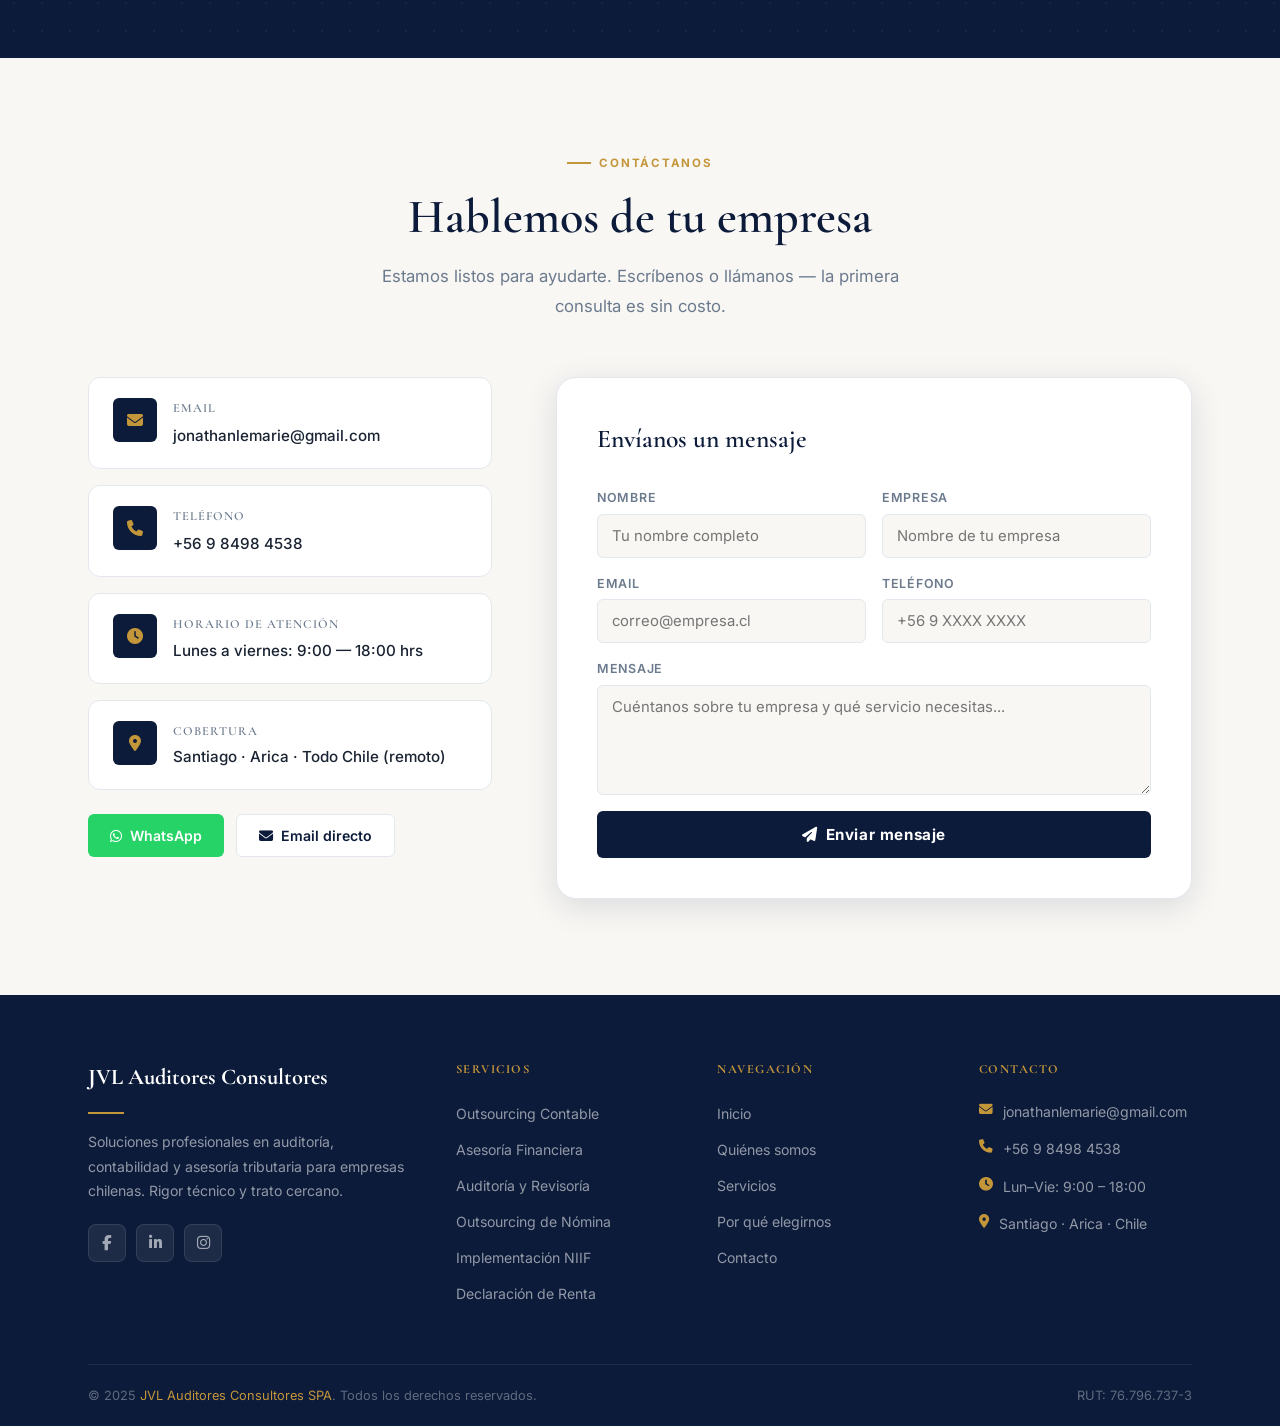
==== commit 29631619: "feat: banner Nubox fijo y vertical en lado izquierdo, siempre visible" ====
--- a/index.html
+++ b/index.html
@@ -826,20 +826,20 @@
        BANNER NUBOX: Beneficio Exclusivo
     ══════════════════════════════════════════ */
     .banner-nubox {
-      position:fixed; bottom:1rem; left:50%; transform:translate(-50%,150%);
-      z-index:996; width:min(92vw,680px);
+      position:fixed; top:50%; left:0; transform:translate(-110%,-50%);
+      z-index:996; width:290px;
       background:var(--navy); color:var(--white);
       border-left:4px solid var(--gold);
-      border-radius:var(--radius-sm);
+      border-radius:0 var(--radius-sm) var(--radius-sm) 0;
       box-shadow:0 12px 40px rgba(12,27,58,0.45);
-      padding:14px 16px 14px 18px;
-      display:flex; align-items:center; gap:16px;
+      padding:20px 16px 18px;
+      display:flex; flex-direction:column; gap:12px;
       transition:transform 0.5s cubic-bezier(0.4,0,0.2,1);
     }
-    .banner-nubox.visible { transform:translate(-50%,0); }
-    .banner-nubox .banner-content { flex:1; min-width:0; }
+    .banner-nubox.visible { transform:translate(0,-50%); }
+    .banner-nubox .banner-content { flex:1; }
     .banner-nubox .banner-title {
-      margin:0 0 4px; font-size:0.95rem; font-weight:700;
+      margin:0 0 6px; font-size:0.95rem; font-weight:700;
       color:var(--gold); letter-spacing:0.02em;
     }
     .banner-nubox .banner-text {
@@ -857,10 +857,10 @@
     }
     .banner-nubox .banner-terms-list strong { color:var(--gold-light); }
     .banner-nubox .banner-cta {
-      flex-shrink:0; display:inline-block;
+      display:block; text-align:center;
       background:linear-gradient(135deg, var(--gold), var(--gold-light));
       color:var(--navy); font-weight:700; font-size:0.85rem;
-      padding:10px 18px; border-radius:var(--radius-sm);
+      padding:11px 18px; border-radius:var(--radius-sm);
       text-decoration:none; white-space:nowrap;
       box-shadow:0 6px 20px rgba(196,150,58,0.4);
       transition:var(--transition);
@@ -870,7 +870,8 @@
       box-shadow:0 10px 28px rgba(196,150,58,0.55);
     }
     .banner-nubox .banner-close {
-      flex-shrink:0; width:28px; height:28px;
+      position:absolute; top:10px; right:10px;
+      width:28px; height:28px;
       background:rgba(255,255,255,0.08); border:none;
       color:rgba(255,255,255,0.7); border-radius:50%;
       font-size:1.1rem; line-height:1; cursor:pointer;
@@ -881,11 +882,15 @@
     }
     @media (max-width:767px) {
       .banner-nubox {
-        flex-direction:column; align-items:stretch; gap:10px;
-        width:calc(100vw - 2rem); bottom:0.8rem; padding:14px;
+        top:auto; bottom:0.8rem; left:50%; transform:translate(-50%,0);
+        width:calc(100vw - 2rem); flex-direction:column; align-items:stretch; gap:10px;
+        border-left:none; border-top:4px solid var(--gold);
+        border-radius:var(--radius-sm); padding:14px;
       }
+      .banner-nubox.visible { transform:translate(-50%,0); }
       .banner-nubox .banner-cta { text-align:center; }
-      body.banner-activo .cta-flotante { bottom:10.5rem; }
+      .cta-flotante { bottom:15rem; }
+      .whatsapp-flotante { bottom:13rem; }
     }
     body.banner-activo .cta-flotante { bottom:7.5rem; }
     body.banner-activo .whatsapp-flotante { bottom:2rem; }
@@ -1380,7 +1385,7 @@
   </a>
 
   <!-- Banner Nubox: Beneficio Exclusivo -->
-  <div class="banner-nubox" id="bannerNubox" role="dialog" aria-label="Beneficio exclusivo Nubox">
+  <div class="banner-nubox visible" id="bannerNubox" role="dialog" aria-label="Beneficio exclusivo Nubox">
     <div class="banner-content">
       <p class="banner-title">Beneficio Exclusivo para Nuevos Clientes</p>
       <p class="banner-text">Contrata cualquier producto de Nubox y recibe <strong>3 meses de contabilidad sin costo</strong> en JVL Auditores.</p>
@@ -1569,52 +1574,19 @@
     /* ── Banner Nubox: Beneficio Exclusivo ── */
     const bannerNubox = document.getElementById('bannerNubox');
     const BANNER_COOKIE = 'nubox_banner_dismissed';
-    let atContact = false;
 
     const bannerClosedThisSession = () => document.cookie.split(';').some(c => c.trim().startsWith(BANNER_COOKIE + '='));
 
-    const showBanner = () => {
-      if (atContact || bannerClosedThisSession()) return;
-      bannerNubox.classList.add('visible');
-      document.body.classList.add('banner-activo');
-    };
-    const hideBanner = () => {
+    if (bannerClosedThisSession()) {
       bannerNubox.classList.remove('visible');
       document.body.classList.remove('banner-activo');
-    };
-    const dismissBanner = () => {
+    }
+
+    bannerNubox.querySelector('.banner-close').addEventListener('click', () => {
       document.cookie = `${BANNER_COOKIE}=1; max-age=86400; path=/`;
-      hideBanner();
-    };
-
-    bannerNubox.querySelector('.banner-close').addEventListener('click', dismissBanner);
-
-    const showBannerAfterScroll = () => {
-      const scrollPercent = (window.scrollY / (document.documentElement.scrollHeight - window.innerHeight)) * 100;
-      if (scrollPercent > 40) {
-        showBanner();
-        window.removeEventListener('scroll', showBannerAfterScroll);
-      }
-    };
-    window.addEventListener('scroll', showBannerAfterScroll, { passive: true });
-
-    setTimeout(showBanner, 15000);
-
-    const contactSection = document.getElementById('contacto');
-    if (contactSection && 'IntersectionObserver' in window) {
-      const bannerContactObs = new IntersectionObserver(entries => {
-        entries.forEach(e => {
-          if (e.isIntersecting) {
-            atContact = true;
-            hideBanner();
-            window.removeEventListener('scroll', showBannerAfterScroll);
-          }
-        });
-      }, { threshold: 0, rootMargin: '0px 0px -50% 0px' });
-      bannerContactObs.observe(contactSection);
-    }
-
-    setTimeout(() => { if (bannerNubox.classList.contains('visible')) hideBanner(); }, 30000);
+      bannerNubox.classList.remove('visible');
+      document.body.classList.remove('banner-activo');
+    });
   </script>
 </body>
 </html>
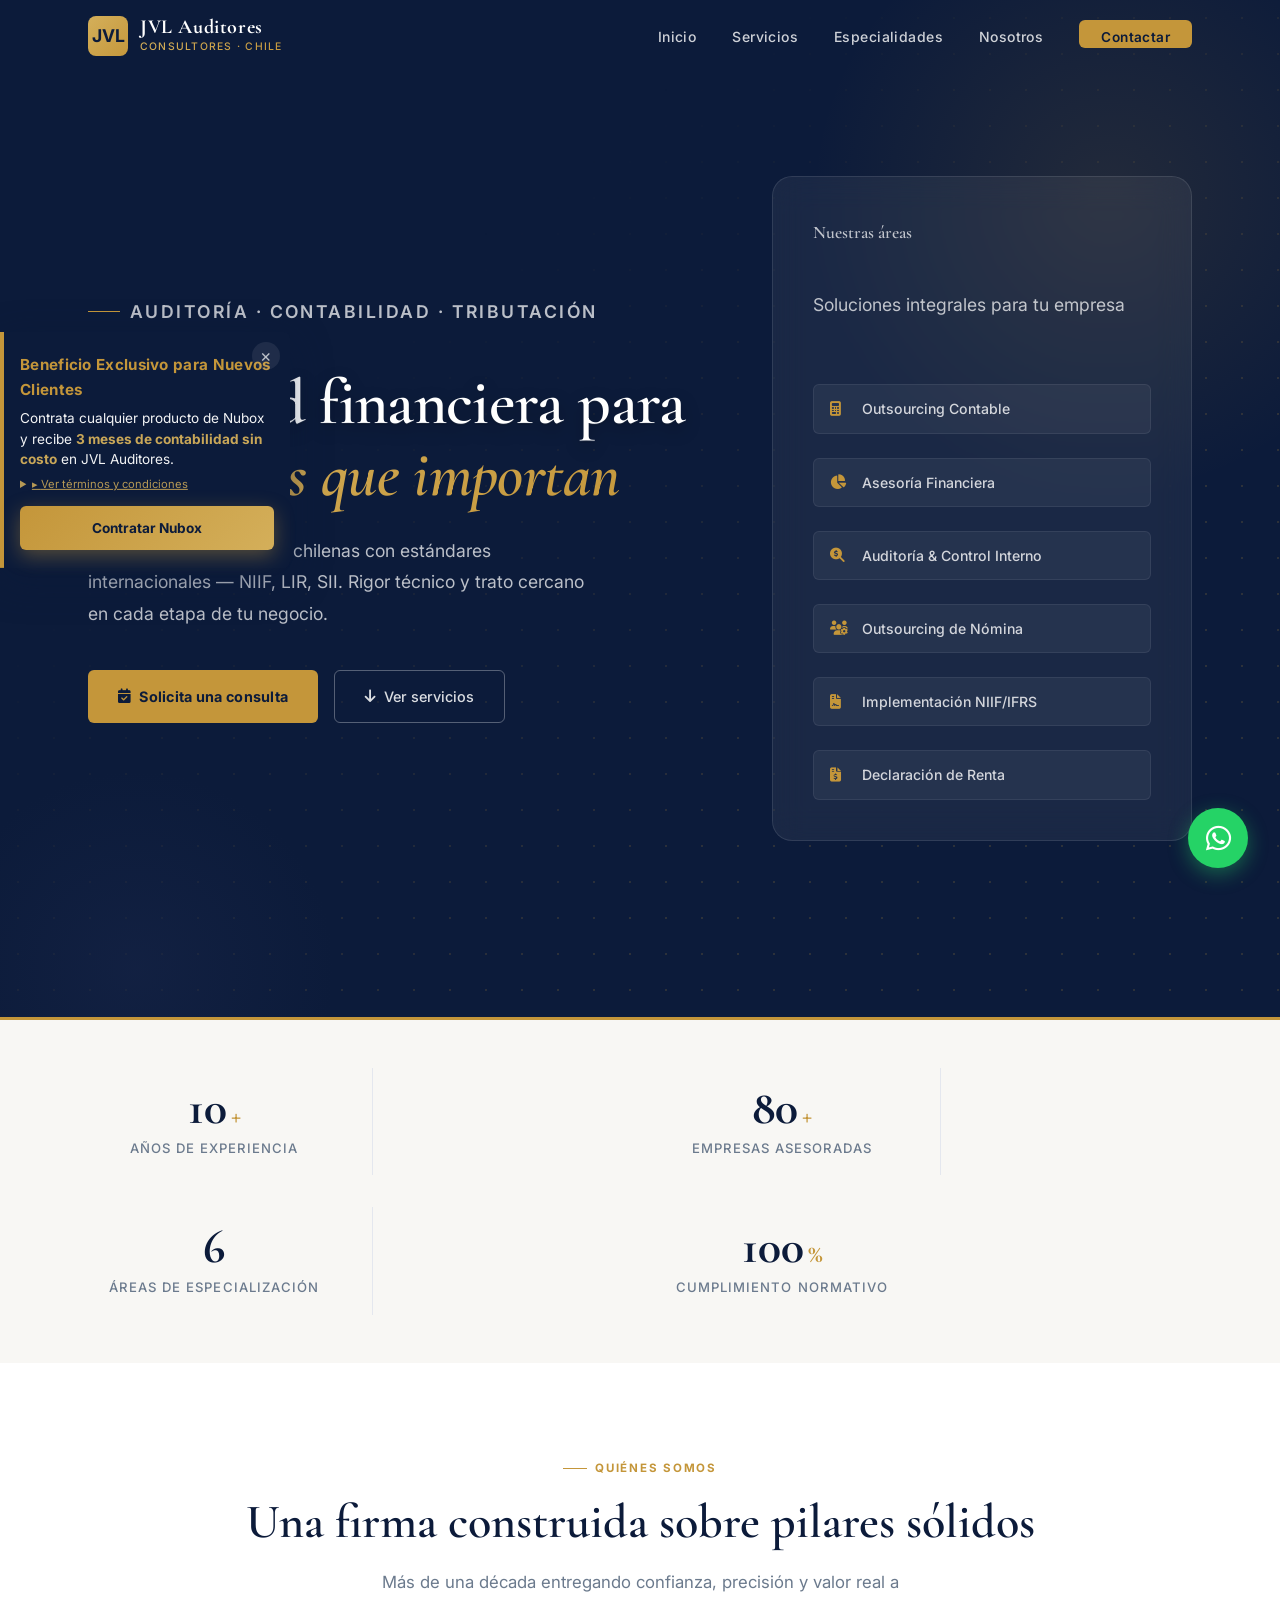
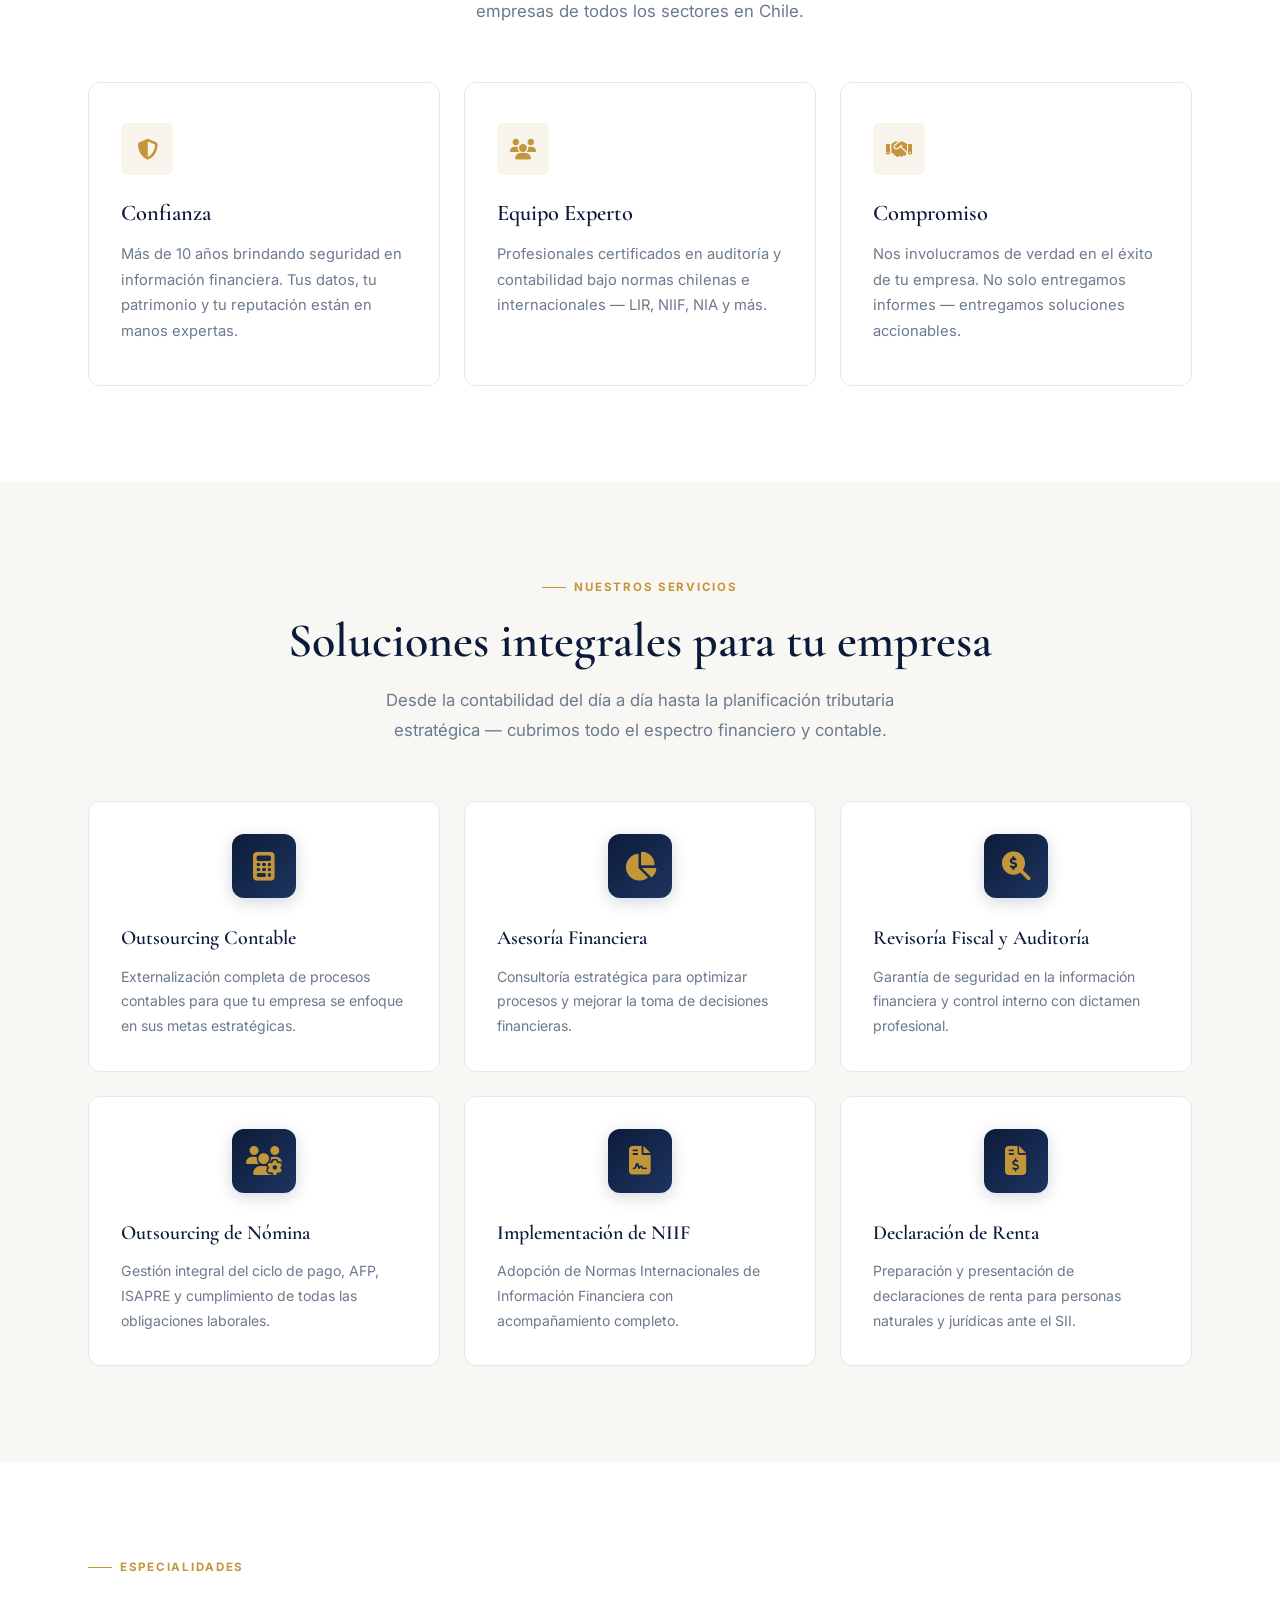
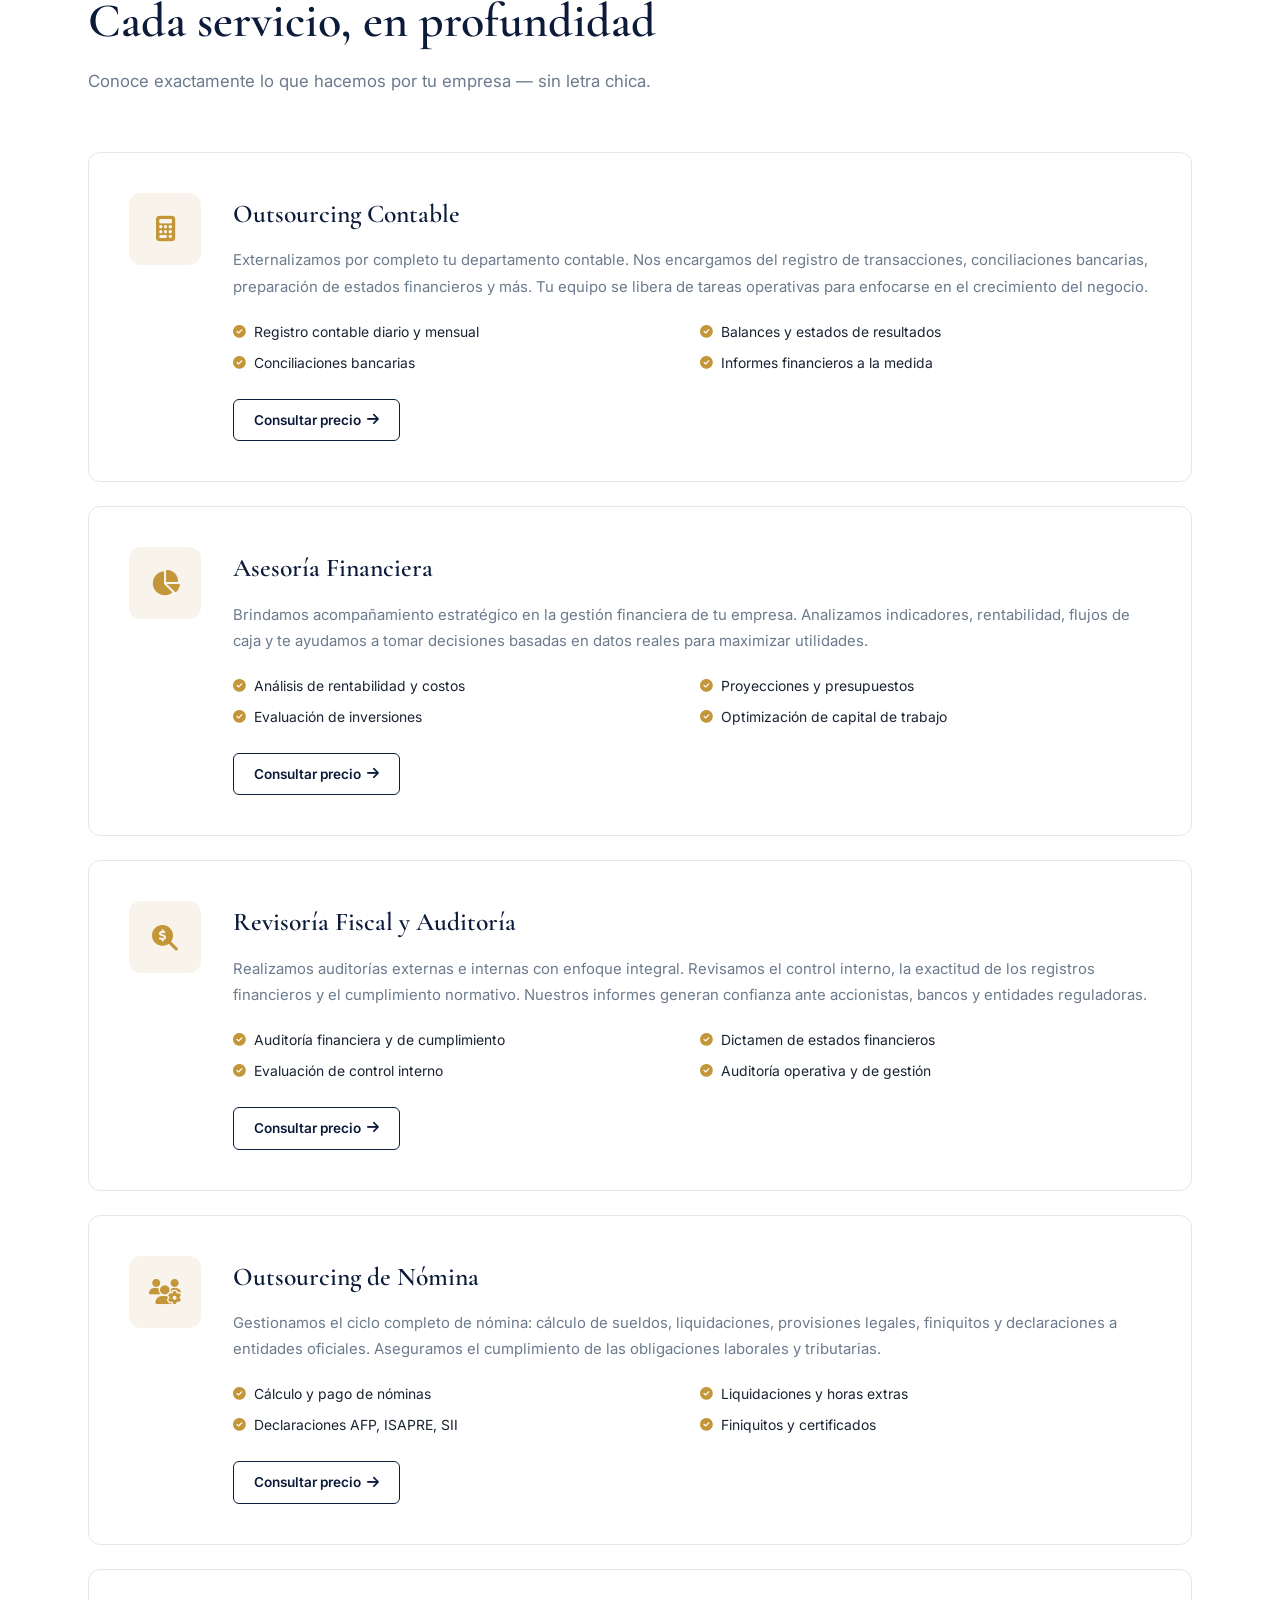
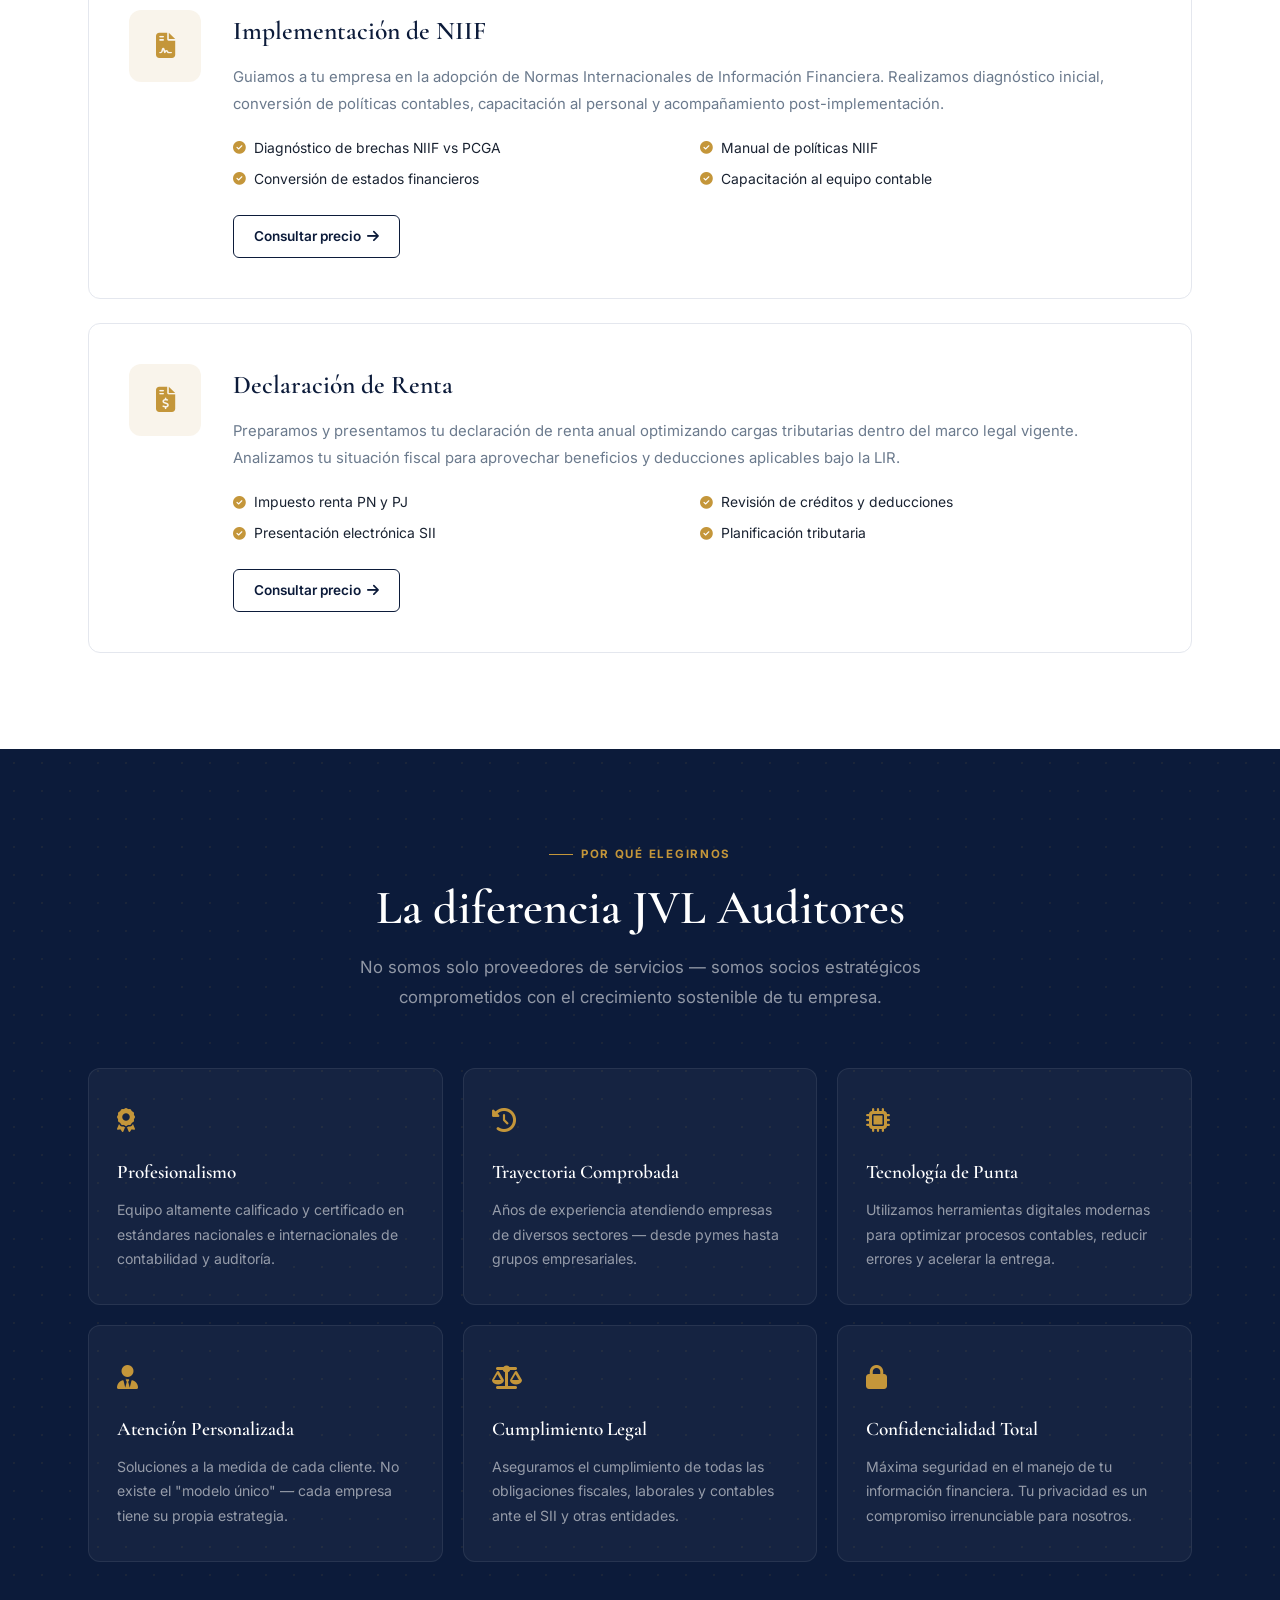
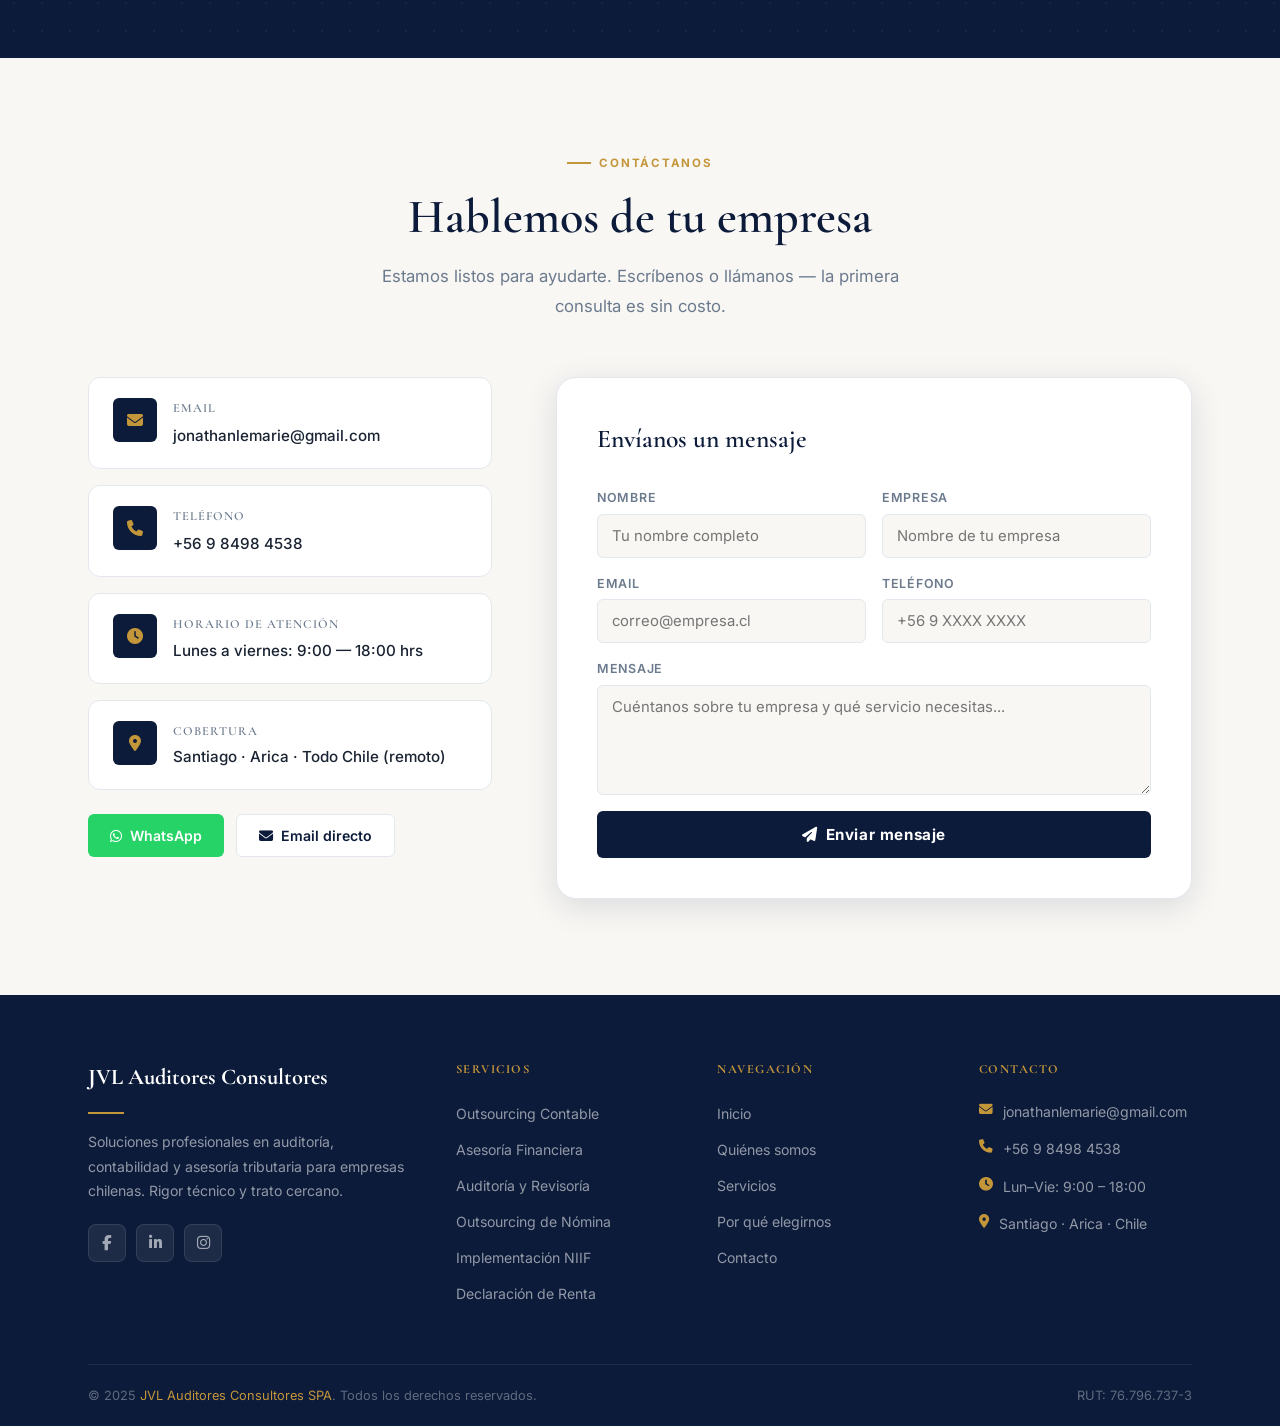
==== commit 01ff58fa: "feat: agregar Google Ads conversion tracking (AW-18373188585)" ====
--- a/index.html
+++ b/index.html
@@ -292,18 +292,24 @@
     .navbar-brand { display:flex; align-items:center; gap:12px; }
     .brand-icon {
       width:40px; height:40px; border-radius:8px;
-      background:var(--gold);
+      background:linear-gradient(135deg, var(--gold-light) 0%, var(--gold) 55%, var(--gold-light) 100%);
+      background-size:200% 200%;
       display:flex; align-items:center; justify-content:center;
       color:var(--navy); font-size:1.1rem; font-weight:700;
       flex-shrink:0;
+      animation:goldShimmer 5s ease-in-out infinite;
     }
     .brand-text .name {
       font-family:var(--font-display); font-size:1.25rem; font-weight:700;
       color:var(--white); letter-spacing:0.03em; line-height:1.1;
     }
     .brand-text .sub {
-      font-size:0.65rem; color:var(--gold); letter-spacing:0.12em;
+      font-size:0.65rem; letter-spacing:0.12em;
       text-transform:uppercase; font-weight:500;
+      background:linear-gradient(135deg, var(--gold-light) 0%, var(--gold) 55%, var(--gold-light) 100%);
+      background-size:200% 200%;
+      -webkit-background-clip:text; background-clip:text; color:transparent;
+      animation:goldShimmer 5s ease-in-out infinite;
     }
 
     .nav-links { display:flex; gap:2.25rem; align-items:center; }
@@ -381,8 +387,32 @@
       font-family:var(--font-display); font-size:clamp(2.8rem,5vw,4.2rem);
       font-weight:600; line-height:1.12; color:var(--white);
       margin-bottom:1.5rem; letter-spacing:-0.01em;
-    }
-    .hero h1 em { font-style:italic; color:var(--gold-light); }
+      transform-style:preserve-3d;
+      text-shadow:
+        0 1px 0 rgba(255,255,255,0.06),
+        0 2px 1px rgba(0,0,0,0.15),
+        0 6px 18px rgba(0,0,0,0.30);
+      animation:heroTitleIn 1s cubic-bezier(0.22,1,0.36,1) 0.15s both;
+    }
+    .hero h1 em {
+      font-style:italic;
+      background:linear-gradient(135deg, var(--gold-light) 0%, var(--gold) 55%, var(--gold-light) 100%);
+      background-size:200% 200%;
+      -webkit-background-clip:text; background-clip:text; color:transparent;
+      text-shadow:none;
+      animation:goldShimmer 5s ease-in-out 1.2s infinite;
+    }
+    @keyframes heroTitleIn {
+      from { opacity:0; transform:perspective(800px) translateY(46px) rotateX(14deg); filter:blur(10px); }
+      to   { opacity:1; transform:perspective(800px) translateY(0) rotateX(0deg);   filter:blur(0); }
+    }
+    @keyframes goldShimmer {
+      0%,100% { background-position:0% 50%; }
+      50%     { background-position:100% 50%; }
+    }
+    @media (prefers-reduced-motion: reduce) {
+      .hero h1, .hero h1 em, .brand-icon, .brand-text .sub { animation:none; }
+    }
 
     .hero p {
       font-size:1.1rem; color:rgba(255,255,255,0.72); line-height:1.8;
@@ -895,6 +925,15 @@
     body.banner-activo .cta-flotante { bottom:7.5rem; }
     body.banner-activo .whatsapp-flotante { bottom:2rem; }
   </style>
+
+  <!-- Google Ads Conversion Tracking -->
+  <script async src="https://www.googletagmanager.com/gtag/js?id=AW-18373188585"></script>
+  <script>
+    window.dataLayer = window.dataLayer || [];
+    function gtag(){dataLayer.push(arguments);}
+    gtag('js', new Date());
+    gtag('config', 'AW-18373188585');
+  </script>
 </head>
 <body>
 
@@ -1391,11 +1430,11 @@
       <p class="banner-text">Contrata cualquier producto de Nubox y recibe <strong>3 meses de contabilidad sin costo</strong> en JVL Auditores.</p>
       <details class="banner-terms">
         <summary>Ver términos y condiciones</summary>
-        <ol class="banner-terms-list">
-          <li>Promoción válida solo para nuevas contrataciones de clientes que <strong>no</strong> tengan una suscripción activa previa en Nubox.</li>
-          <li>Sujeto a la contratación de cualquier producto de Nubox.</li>
-          <li>El beneficio se gestiona internamente por JVL Auditores Consultores con el proveedor.</li>
-        </ol>
+        <div class="terminos">
+          <p>1. Promoción válida solo para nuevas contrataciones de clientes que <strong>no</strong> tengan una suscripción activa previa en Nubox.</p>
+          <p>2. Sujeto a la contratación de cualquier producto de Nubox. <strong>Promoción exclusiva para microempresas y pequeñas empresas.</strong></p>
+          <p>3. El beneficio se gestiona internamente por JVL Auditores Consultores con el proveedor.</p>
+        </div>
       </details>
     </div>
     <a href="https://wa.me/56984984538?text=Hola%2C%20me%20gustar%C3%ADa%20contratar%20Nubox%20y%20aprovechar%20el%20beneficio%20de%203%20meses%20de%20contabilidad%20gratuita%20en%20JVL%20Auditores."
@@ -1573,17 +1612,8 @@
 
     /* ── Banner Nubox: Beneficio Exclusivo ── */
     const bannerNubox = document.getElementById('bannerNubox');
-    const BANNER_COOKIE = 'nubox_banner_dismissed';
-
-    const bannerClosedThisSession = () => document.cookie.split(';').some(c => c.trim().startsWith(BANNER_COOKIE + '='));
-
-    if (bannerClosedThisSession()) {
-      bannerNubox.classList.remove('visible');
-      document.body.classList.remove('banner-activo');
-    }
 
     bannerNubox.querySelector('.banner-close').addEventListener('click', () => {
-      document.cookie = `${BANNER_COOKIE}=1; max-age=86400; path=/`;
       bannerNubox.classList.remove('visible');
       document.body.classList.remove('banner-activo');
     });
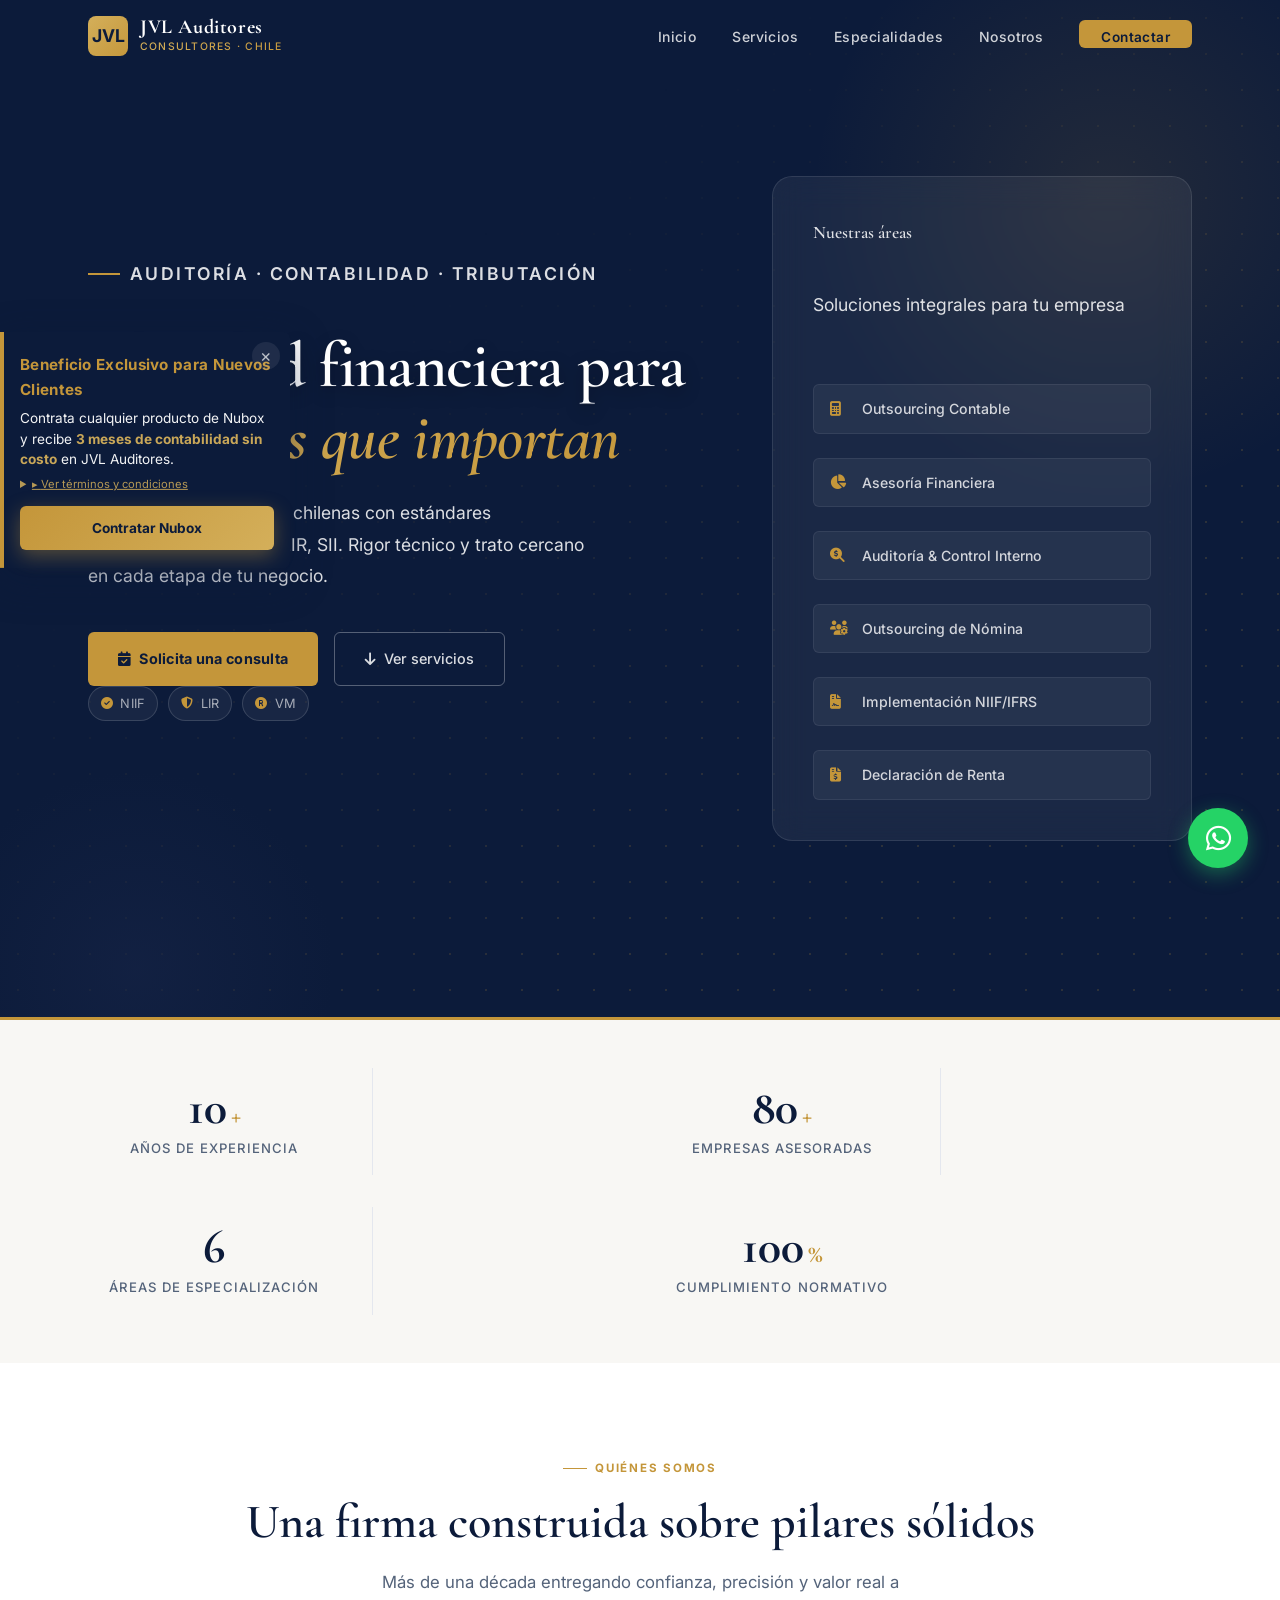
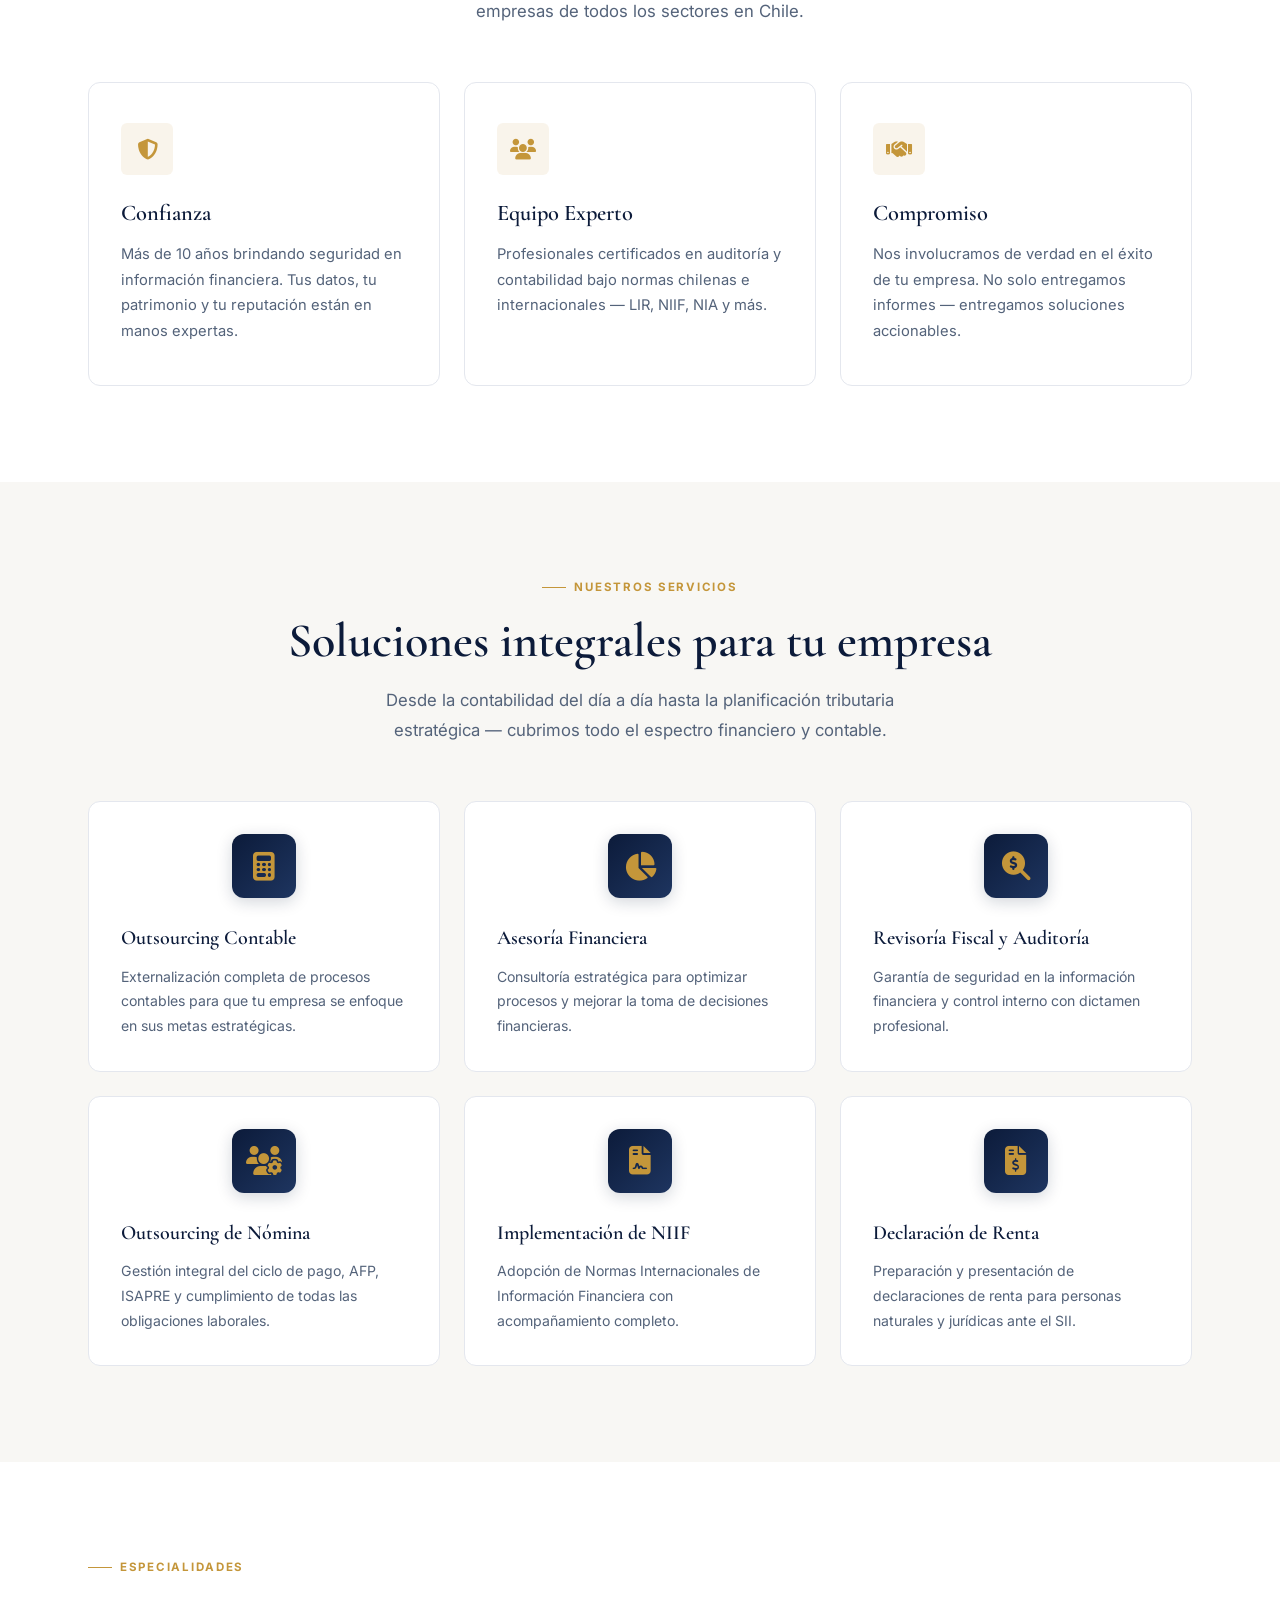
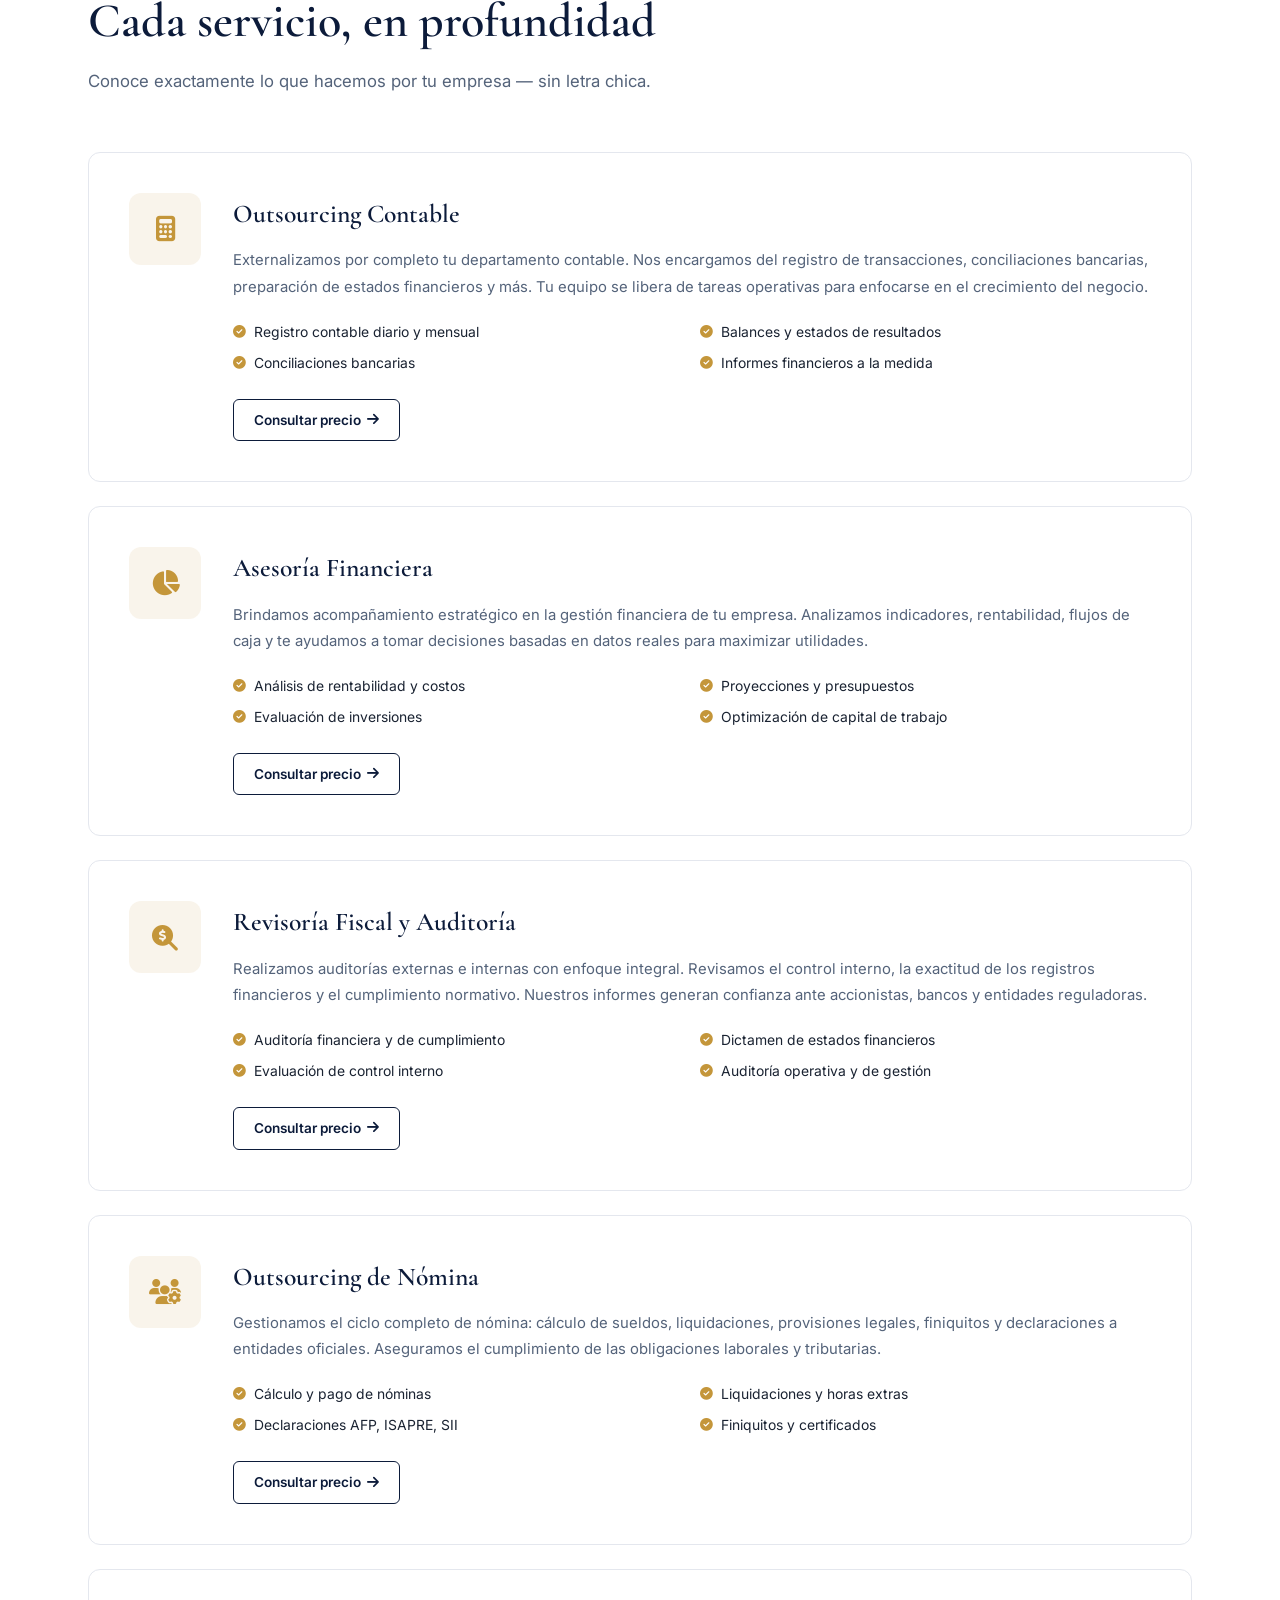
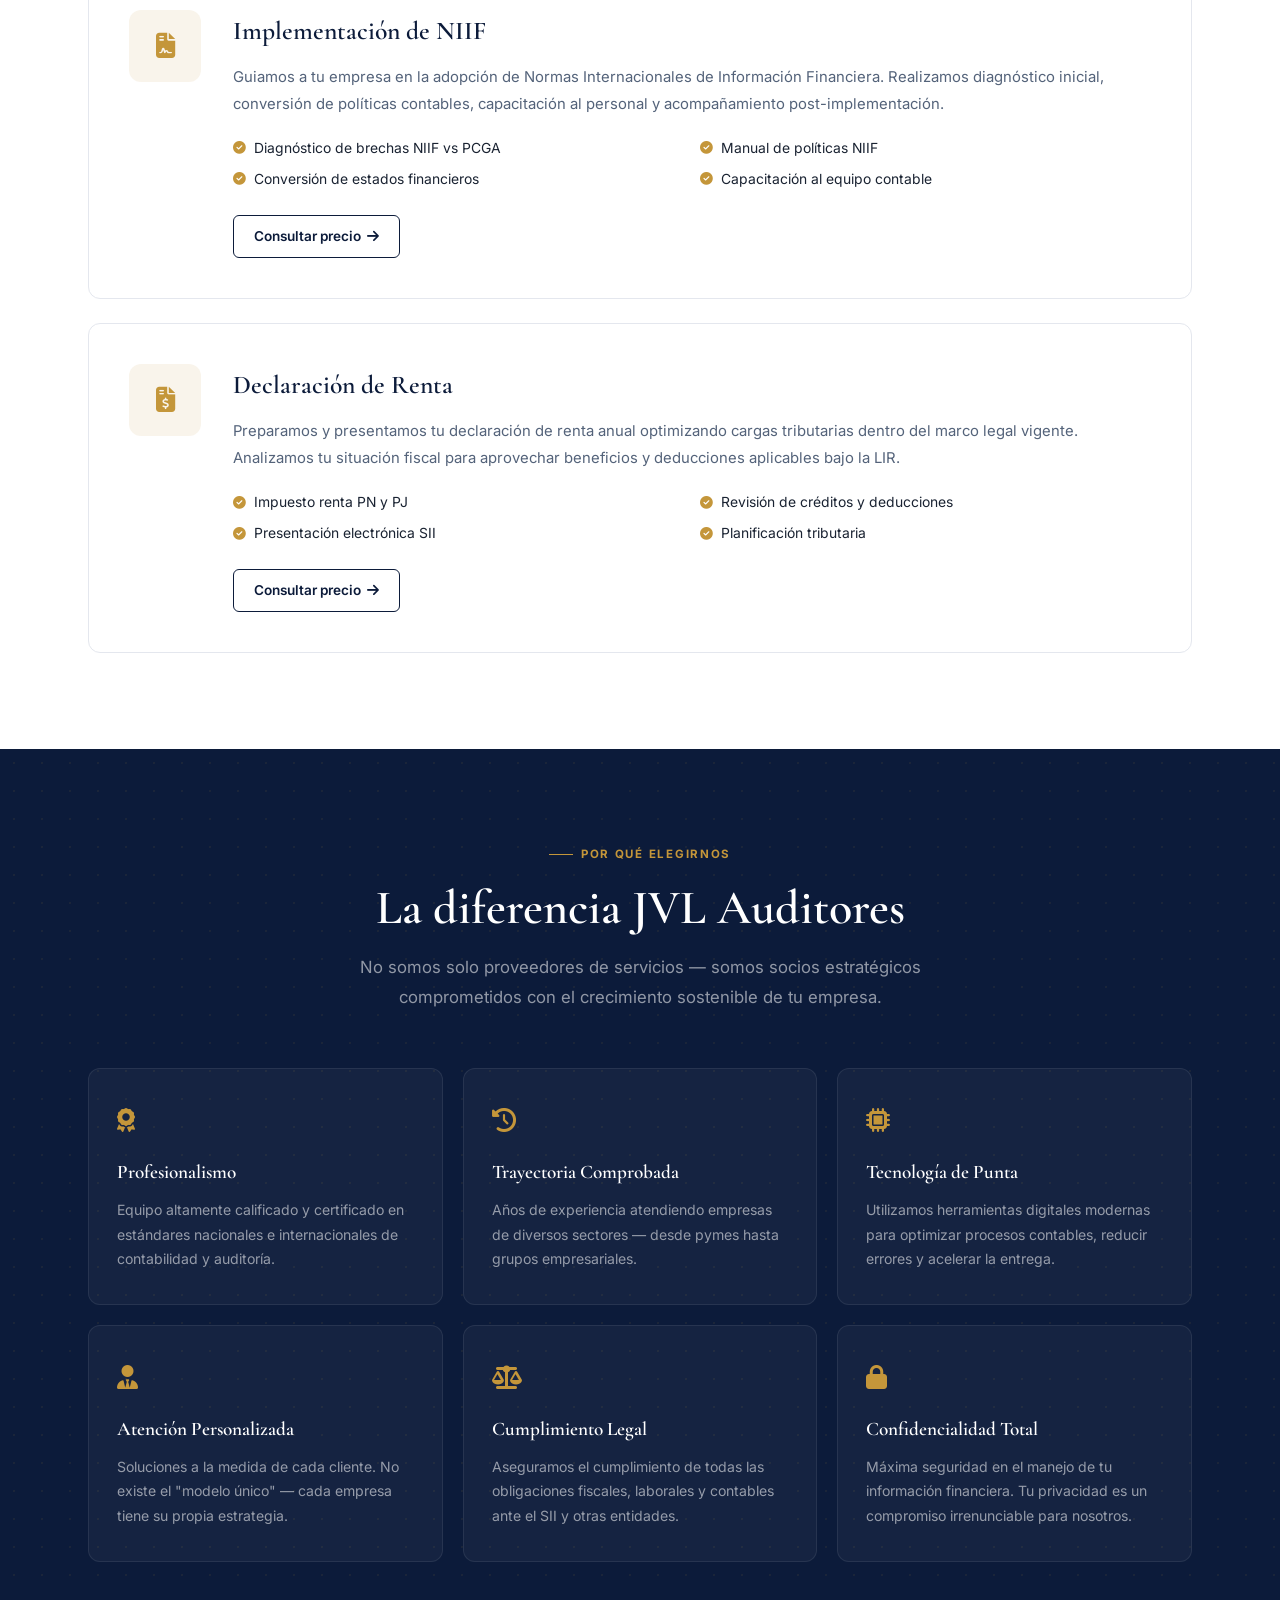
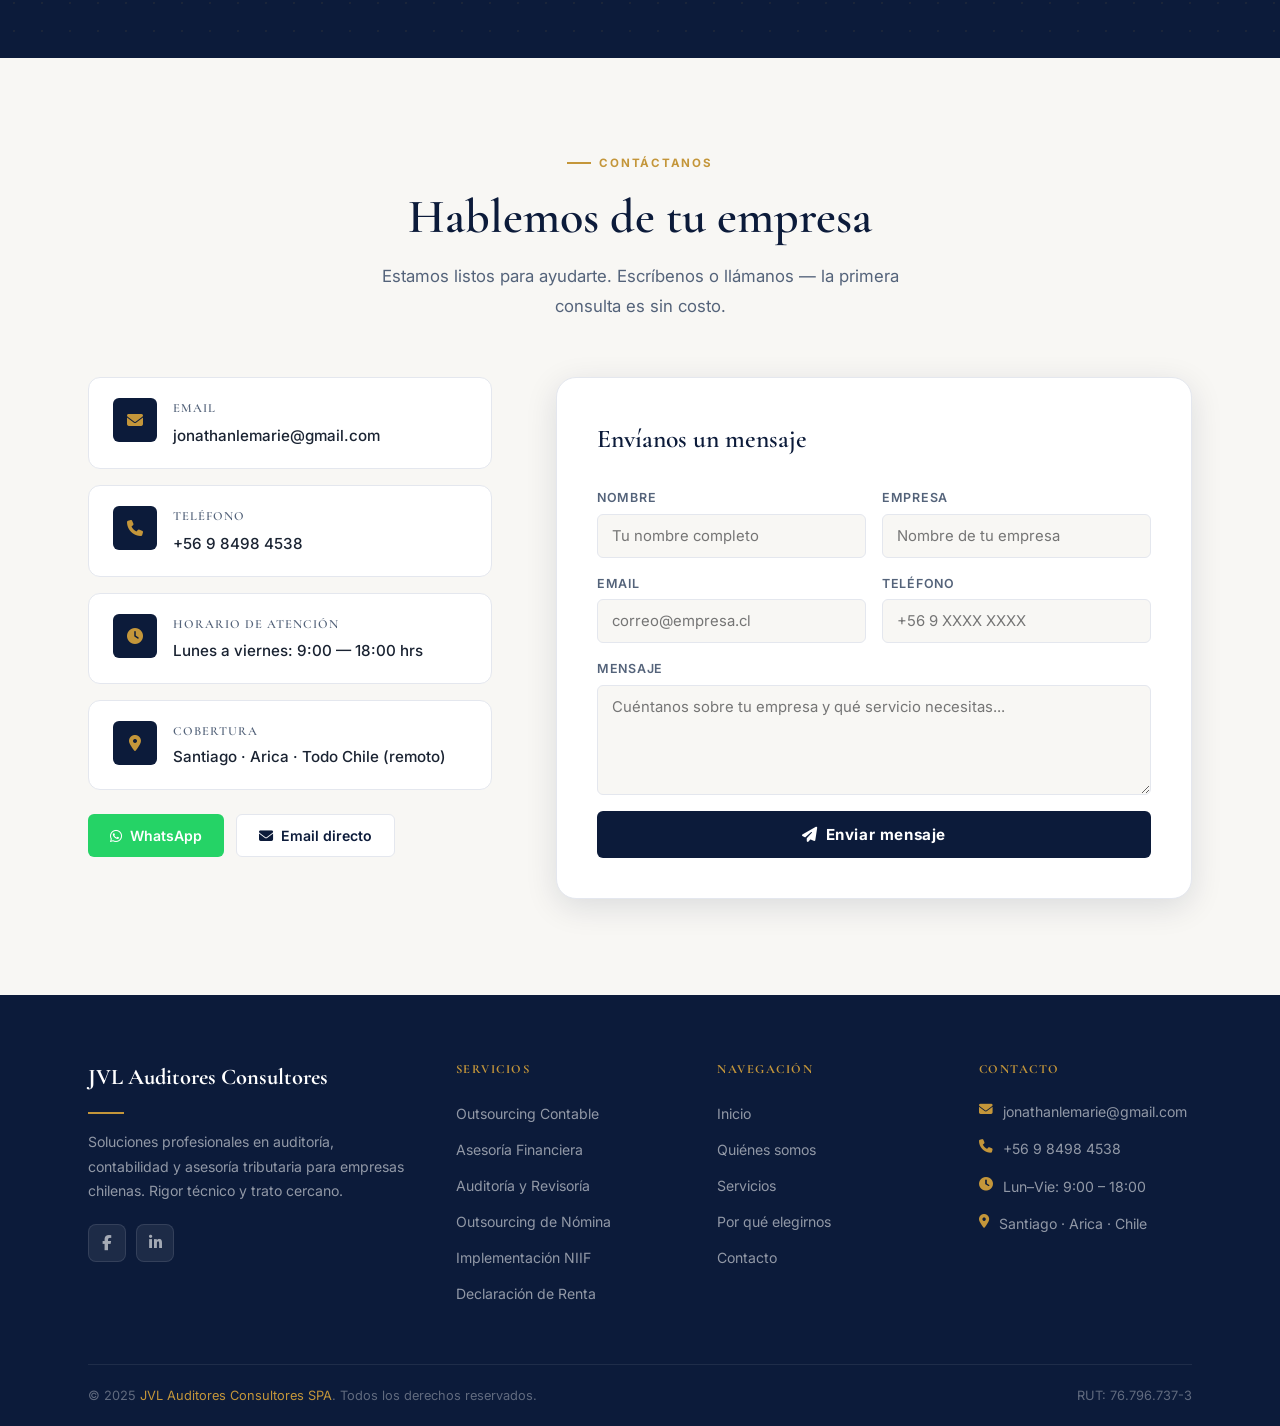
==== commit aa2053c1: "Mejoras graficas alto impacto: hero confianza, banner movil compacto, focus-visible, contraste, rede" ====
--- a/index.html
+++ b/index.html
@@ -223,7 +223,7 @@
       --cream:       #F8F7F4;
       --white:       #FFFFFF;
       --text:        #1A2332;
-      --muted:       #6B7A8D;
+      --muted:       #54637a;
       --border:      #E4E7EE;
 
       --font-display: 'Cormorant Garamond', Georgia, serif;
@@ -235,7 +235,7 @@
       --shadow-sm:   0 1px 4px rgba(12,27,58,0.08);
       --shadow-md:   0 8px 32px rgba(12,27,58,0.12);
       --shadow-lg:   0 20px 60px rgba(12,27,58,0.18);
-      --transition:  all 0.3s cubic-bezier(0.4,0,0.2,1);
+      --transition:  transform 0.3s cubic-bezier(0.4,0,0.2,1), background-color 0.3s cubic-bezier(0.4,0,0.2,1), border-color 0.3s cubic-bezier(0.4,0,0.2,1), color 0.3s cubic-bezier(0.4,0,0.2,1), opacity 0.3s ease, box-shadow 0.3s cubic-bezier(0.4,0,0.2,1), width 0.3s ease;
     }
 
     /* ══════════════════════════════════════════
@@ -248,6 +248,12 @@
     a { text-decoration:none; color:inherit; }
     ul { list-style:none; }
     button { cursor:pointer; border:none; background:none; font-family:inherit; }
+
+    :focus-visible {
+      outline:2px solid var(--gold);
+      outline-offset:3px;
+      border-radius:2px;
+    }
 
     .container { max-width:1160px; margin:0 auto; padding:0 28px; }
 
@@ -415,9 +421,21 @@
     }
 
     .hero p {
-      font-size:1.1rem; color:rgba(255,255,255,0.72); line-height:1.8;
+      font-size:1.1rem; color:rgba(255,255,255,0.86); line-height:1.8;
       max-width:520px; margin-bottom:2.5rem;
     }
+    .hero-trust {
+      display:flex; align-items:center; gap:10px; flex-wrap:wrap;
+      margin-bottom:2.5rem; font-size:0.8rem; color:rgba(255,255,255,0.62);
+      letter-spacing:0.02em;
+    }
+    .hero-trust .trust-badge {
+      display:inline-flex; align-items:center; gap:7px;
+      padding:6px 12px; border-radius:999px;
+      border:1px solid rgba(255,255,255,0.14);
+      background:rgba(255,255,255,0.05);
+    }
+    .hero-trust .trust-badge i { color:var(--gold); font-size:0.75rem; }
 
     .hero-actions { display:flex; gap:1rem; flex-wrap:wrap; }
 
@@ -452,7 +470,7 @@
       font-family:var(--font-display); font-size:1.3rem; color:var(--white);
       font-weight:600; margin-bottom:0.25rem;
     }
-    .hero-card-sub { font-size:0.82rem; color:rgba(255,255,255,0.5); }
+    .hero-card-sub { font-size:0.82rem; color:rgba(255,255,255,0.62); }
     .hero-service-item {
       display:flex; align-items:center; gap:12px;
       padding:12px 16px; border-radius:var(--radius-sm);
@@ -912,18 +930,23 @@
     }
     @media (max-width:767px) {
       .banner-nubox {
-        top:auto; bottom:0.8rem; left:50%; transform:translate(-50%,0);
-        width:calc(100vw - 2rem); flex-direction:column; align-items:stretch; gap:10px;
+        top:auto; bottom:0.8rem; left:50%; transform:translate(-50%,120%);
+        width:calc(100vw - 1.6rem); flex-direction:row; align-items:center; gap:12px;
         border-left:none; border-top:4px solid var(--gold);
-        border-radius:var(--radius-sm); padding:14px;
+        border-radius:var(--radius-sm); padding:12px 14px;
       }
       .banner-nubox.visible { transform:translate(-50%,0); }
-      .banner-nubox .banner-cta { text-align:center; }
-      .cta-flotante { bottom:15rem; }
-      .whatsapp-flotante { bottom:13rem; }
-    }
-    body.banner-activo .cta-flotante { bottom:7.5rem; }
-    body.banner-activo .whatsapp-flotante { bottom:2rem; }
+      .banner-nubox .banner-content { flex:1; min-width:0; }
+      .banner-nubox .banner-title { margin:0 0 2px; font-size:0.85rem; white-space:nowrap; overflow:hidden; text-overflow:ellipsis; }
+      .banner-nubox .banner-text { font-size:0.75rem; line-height:1.4; opacity:0.9; }
+      .banner-nubox .banner-terms { display:none; }
+      .banner-nubox .banner-cta { white-space:nowrap; padding:9px 14px; font-size:0.75rem; flex-shrink:0; }
+      .banner-nubox .banner-close { top:6px; right:6px; width:24px; height:24px; font-size:0.9rem; }
+      .whatsapp-flotante { bottom:1.5rem; }
+      .cta-flotante { bottom:4.7rem; }
+      body.banner-activo .whatsapp-flotante { bottom:5.4rem; }
+      body.banner-activo .cta-flotante { bottom:8.6rem; }
+    }
   </style>
 
   <!-- Google Ads Conversion Tracking -->
@@ -973,6 +996,11 @@
         <div class="hero-actions">
           <a href="#contacto" class="btn-primary"><i class="fas fa-calendar-check"></i> Solicita una consulta</a>
           <a href="#servicios" class="btn-ghost"><i class="fas fa-arrow-down"></i> Ver servicios</a>
+        </div>
+        <div class="hero-trust">
+          <span class="trust-badge"><i class="fas fa-check-circle"></i> NIIF</span>
+          <span class="trust-badge"><i class="fas fa-shield-alt"></i> LIR</span>
+          <span class="trust-badge"><i class="fas fa-registered"></i> VM</span>
         </div>
       </div>
       <div class="hero-card">
@@ -1347,9 +1375,8 @@
           <div class="footer-gold-line"></div>
           <p>Soluciones profesionales en auditoría, contabilidad y asesoría tributaria para empresas chilenas. Rigor técnico y trato cercano.</p>
           <div class="social-row" style="margin-top:1.25rem;">
-            <a href="#" class="social-btn" aria-label="Facebook"><i class="fab fa-facebook-f"></i></a>
-            <a href="#" class="social-btn" aria-label="LinkedIn"><i class="fab fa-linkedin-in"></i></a>
-            <a href="#" class="social-btn" aria-label="Instagram"><i class="fab fa-instagram"></i></a>
+            <a href="https://www.facebook.com/jvlauditores" class="social-btn" aria-label="Facebook" target="_blank" rel="noopener"><i class="fab fa-facebook-f"></i></a>
+            <a href="https://www.linkedin.com/company/jvl-auditores" class="social-btn" aria-label="LinkedIn" target="_blank" rel="noopener"><i class="fab fa-linkedin-in"></i></a>
           </div>
         </div>
         <div class="footer-col">
@@ -1613,6 +1640,10 @@
     /* ── Banner Nubox: Beneficio Exclusivo ── */
     const bannerNubox = document.getElementById('bannerNubox');
 
+    if (bannerNubox.classList.contains('visible')) {
+      document.body.classList.add('banner-activo');
+    }
+
     bannerNubox.querySelector('.banner-close').addEventListener('click', () => {
       bannerNubox.classList.remove('visible');
       document.body.classList.remove('banner-activo');
